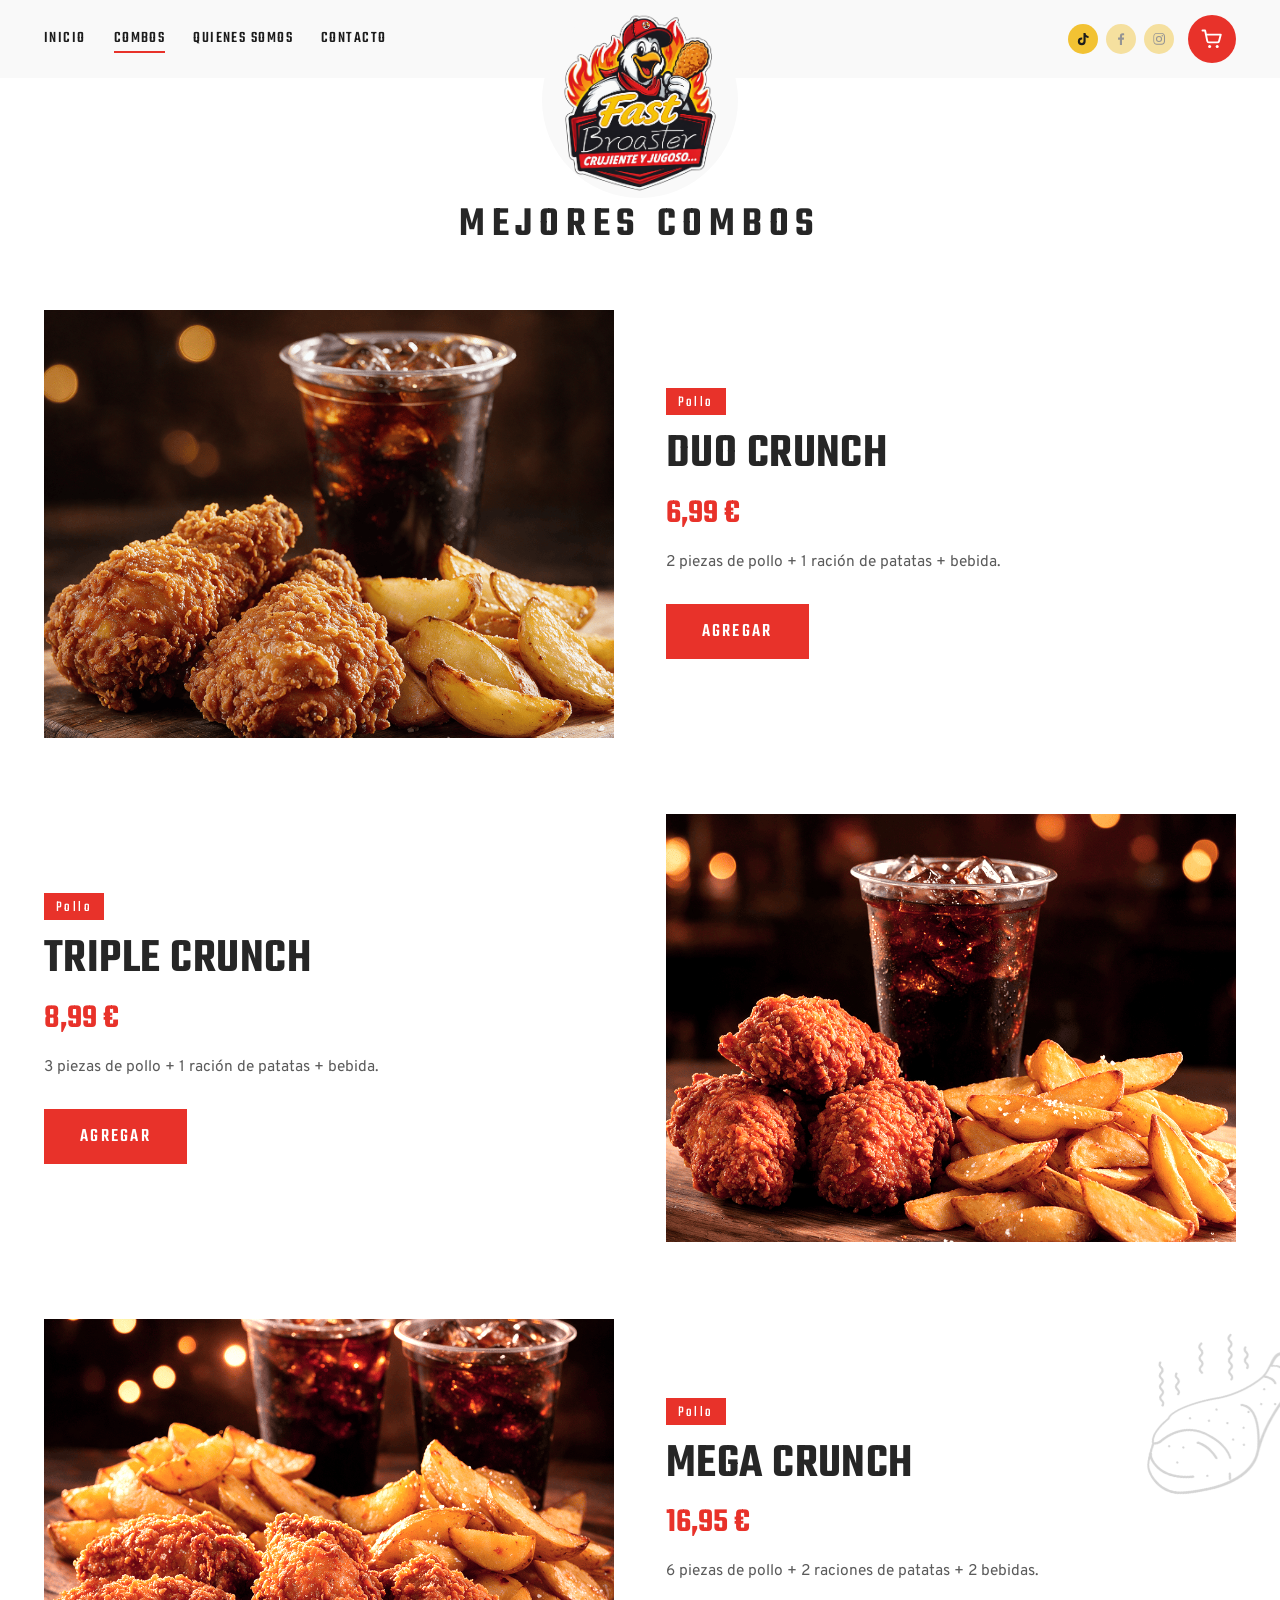
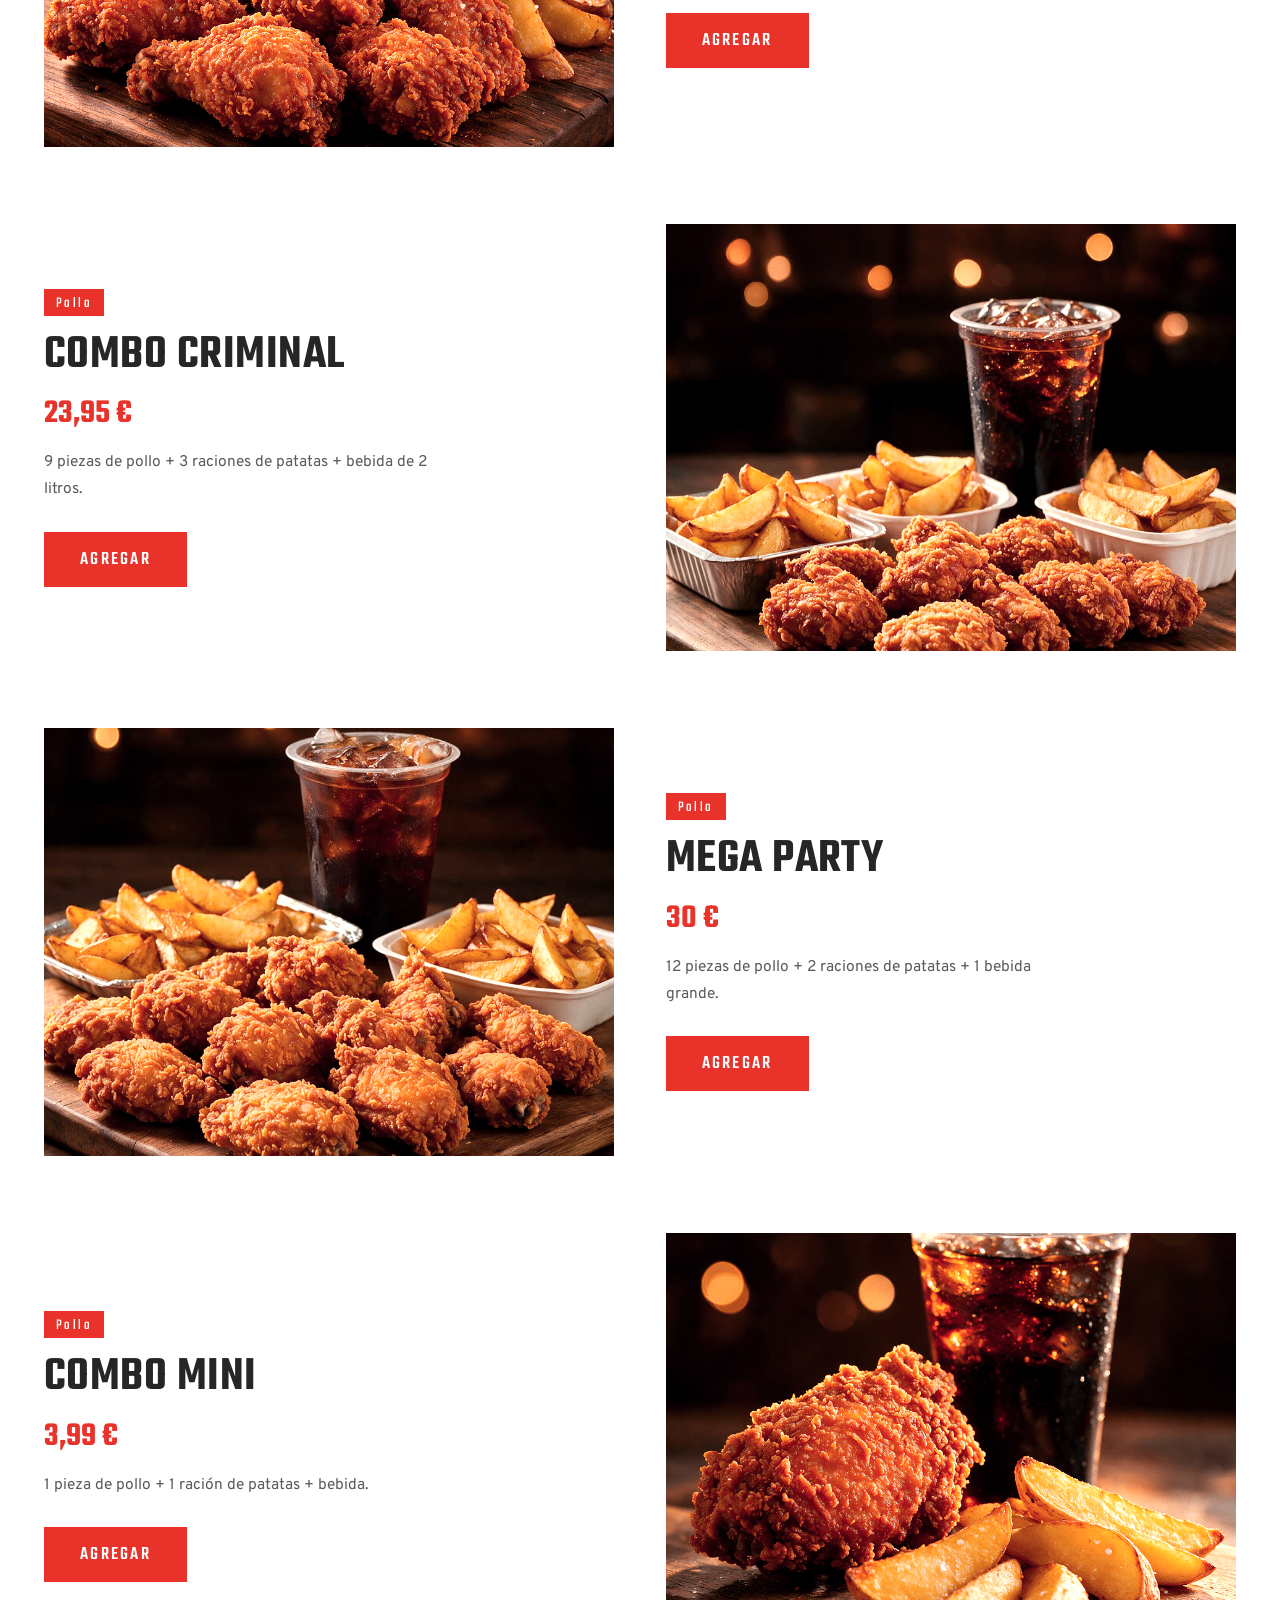
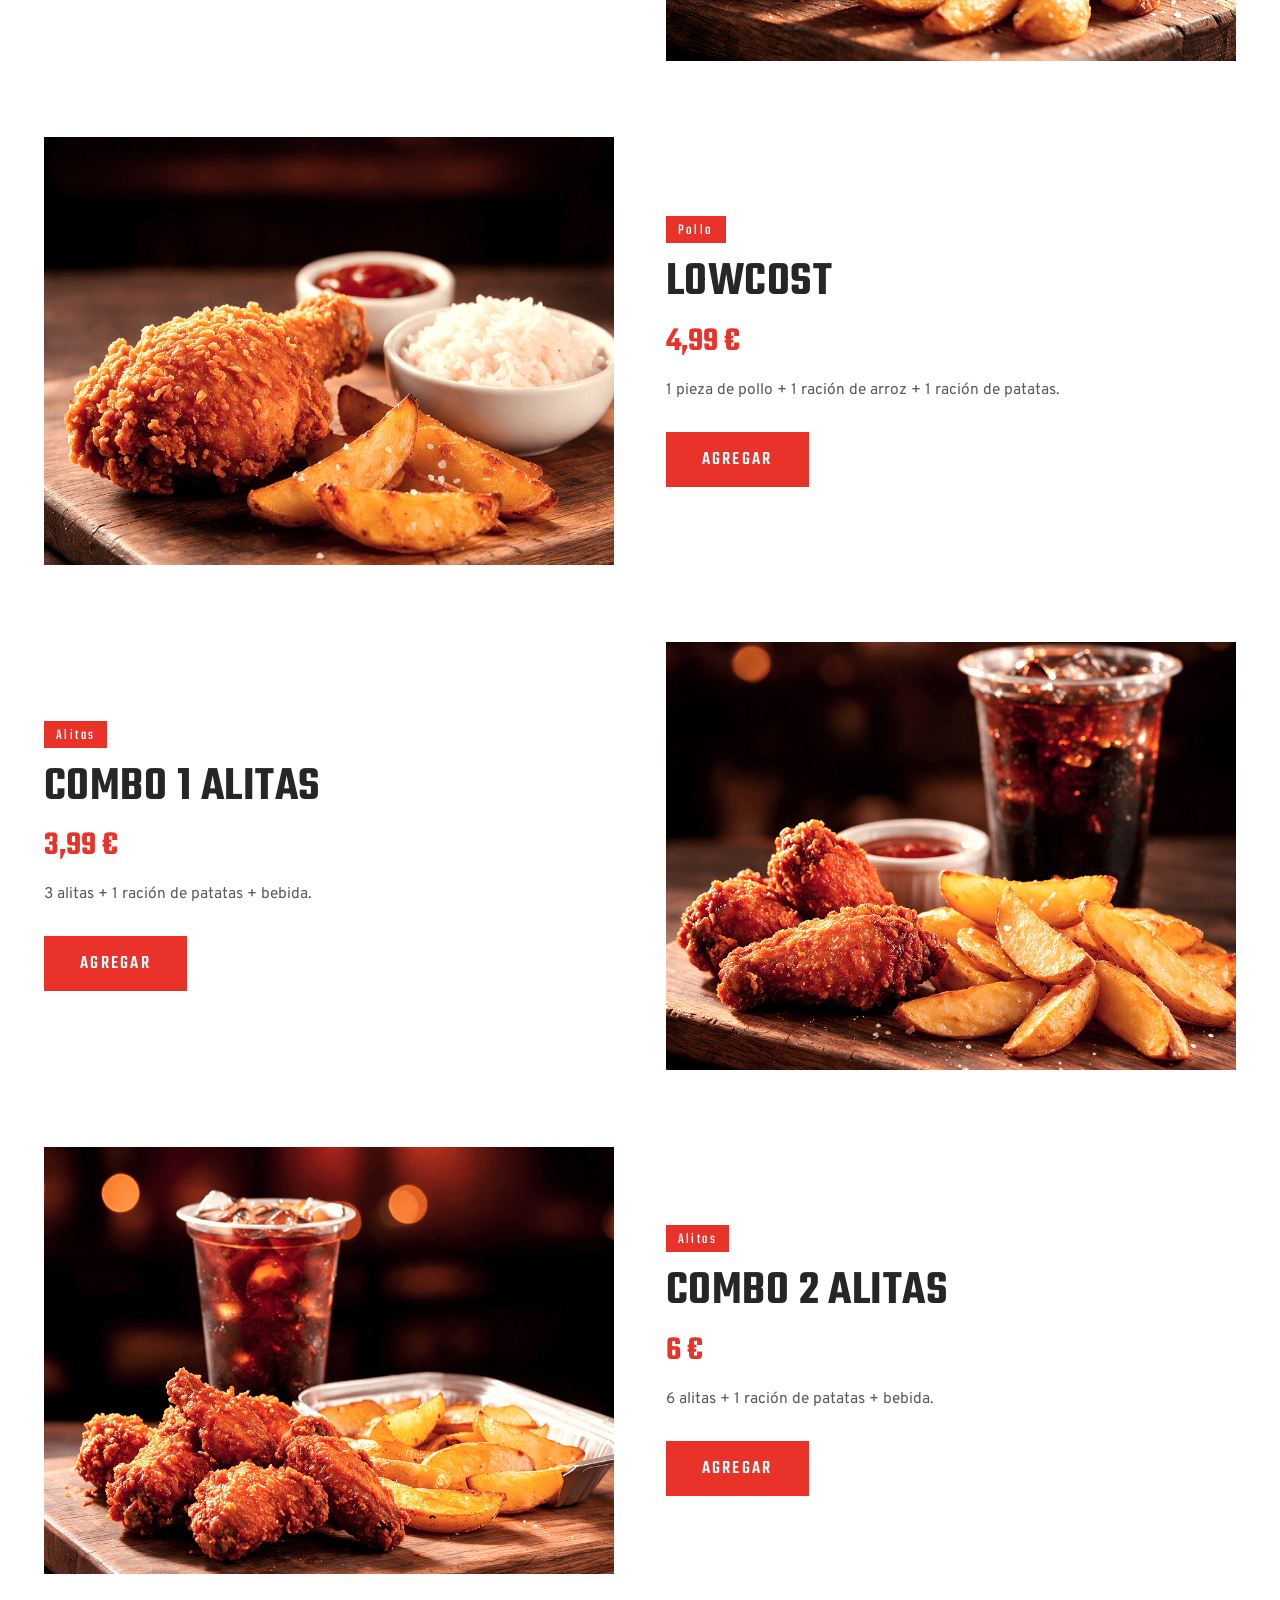
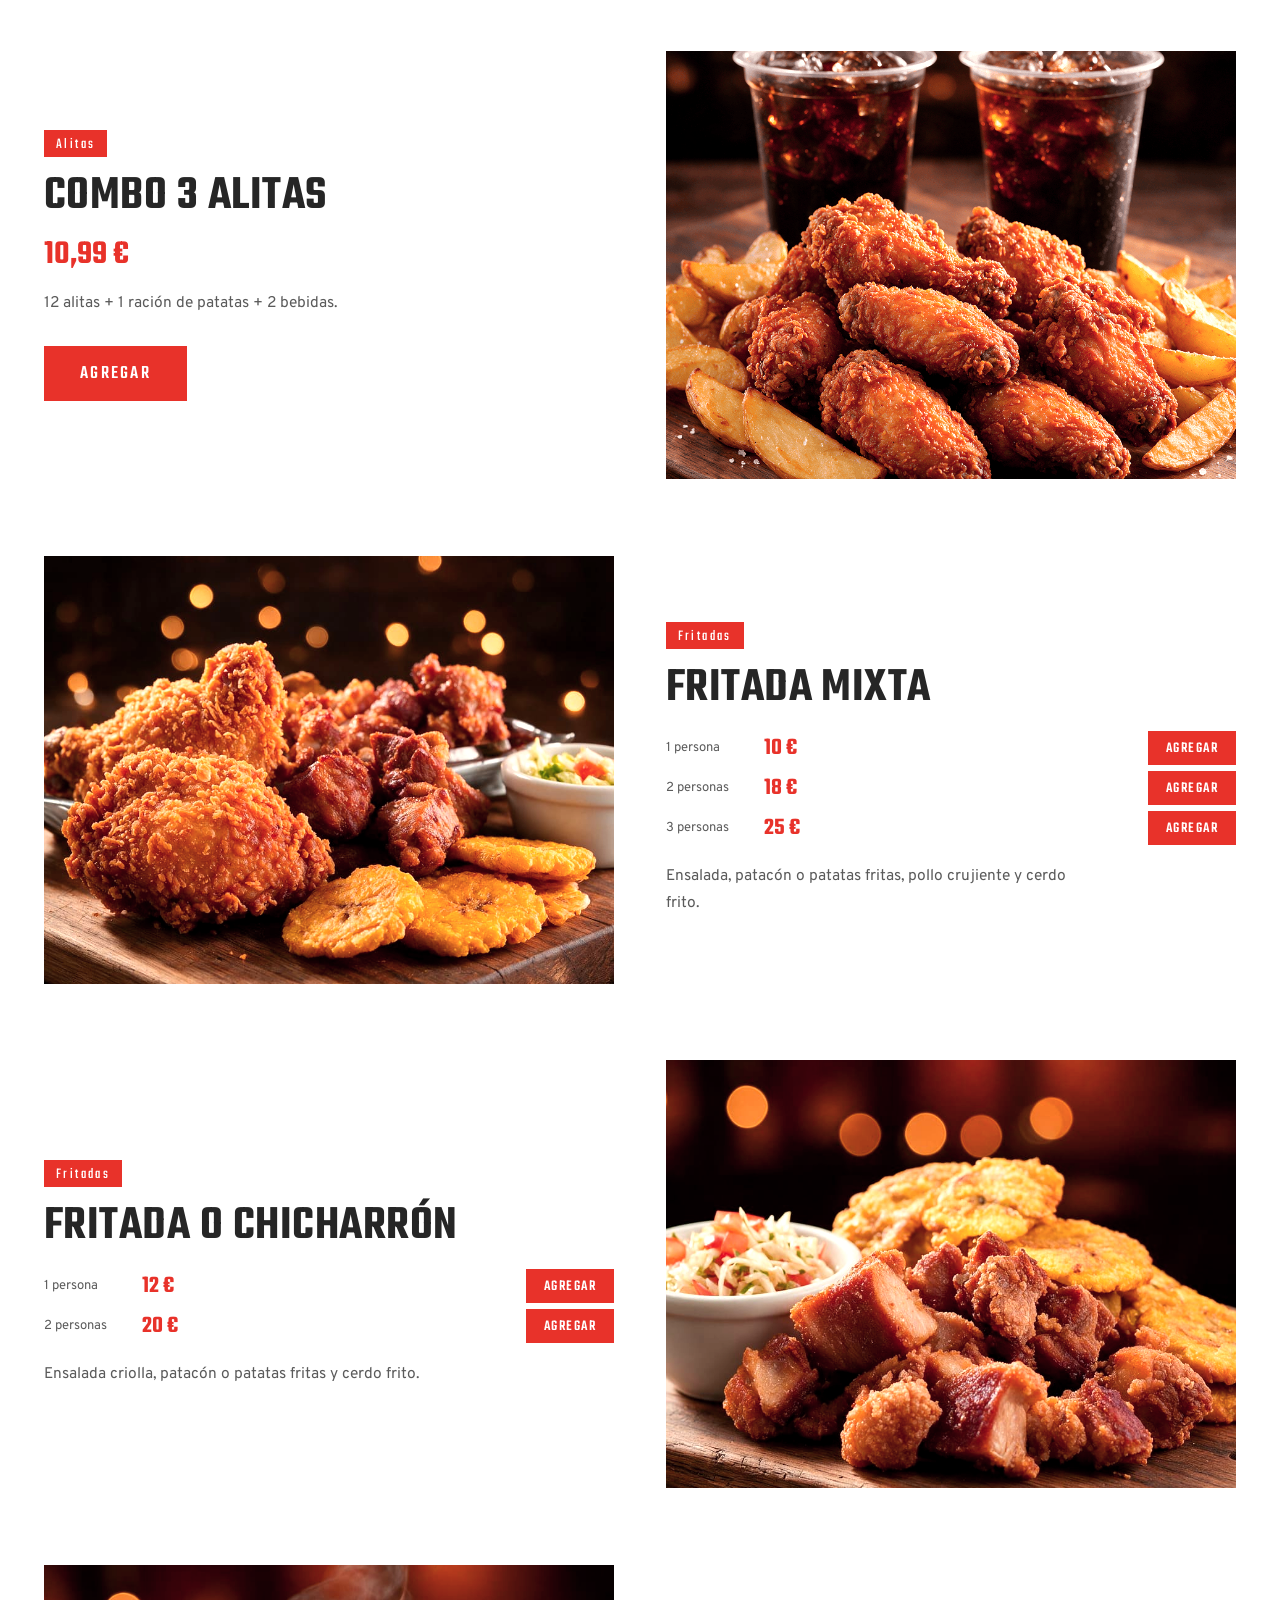
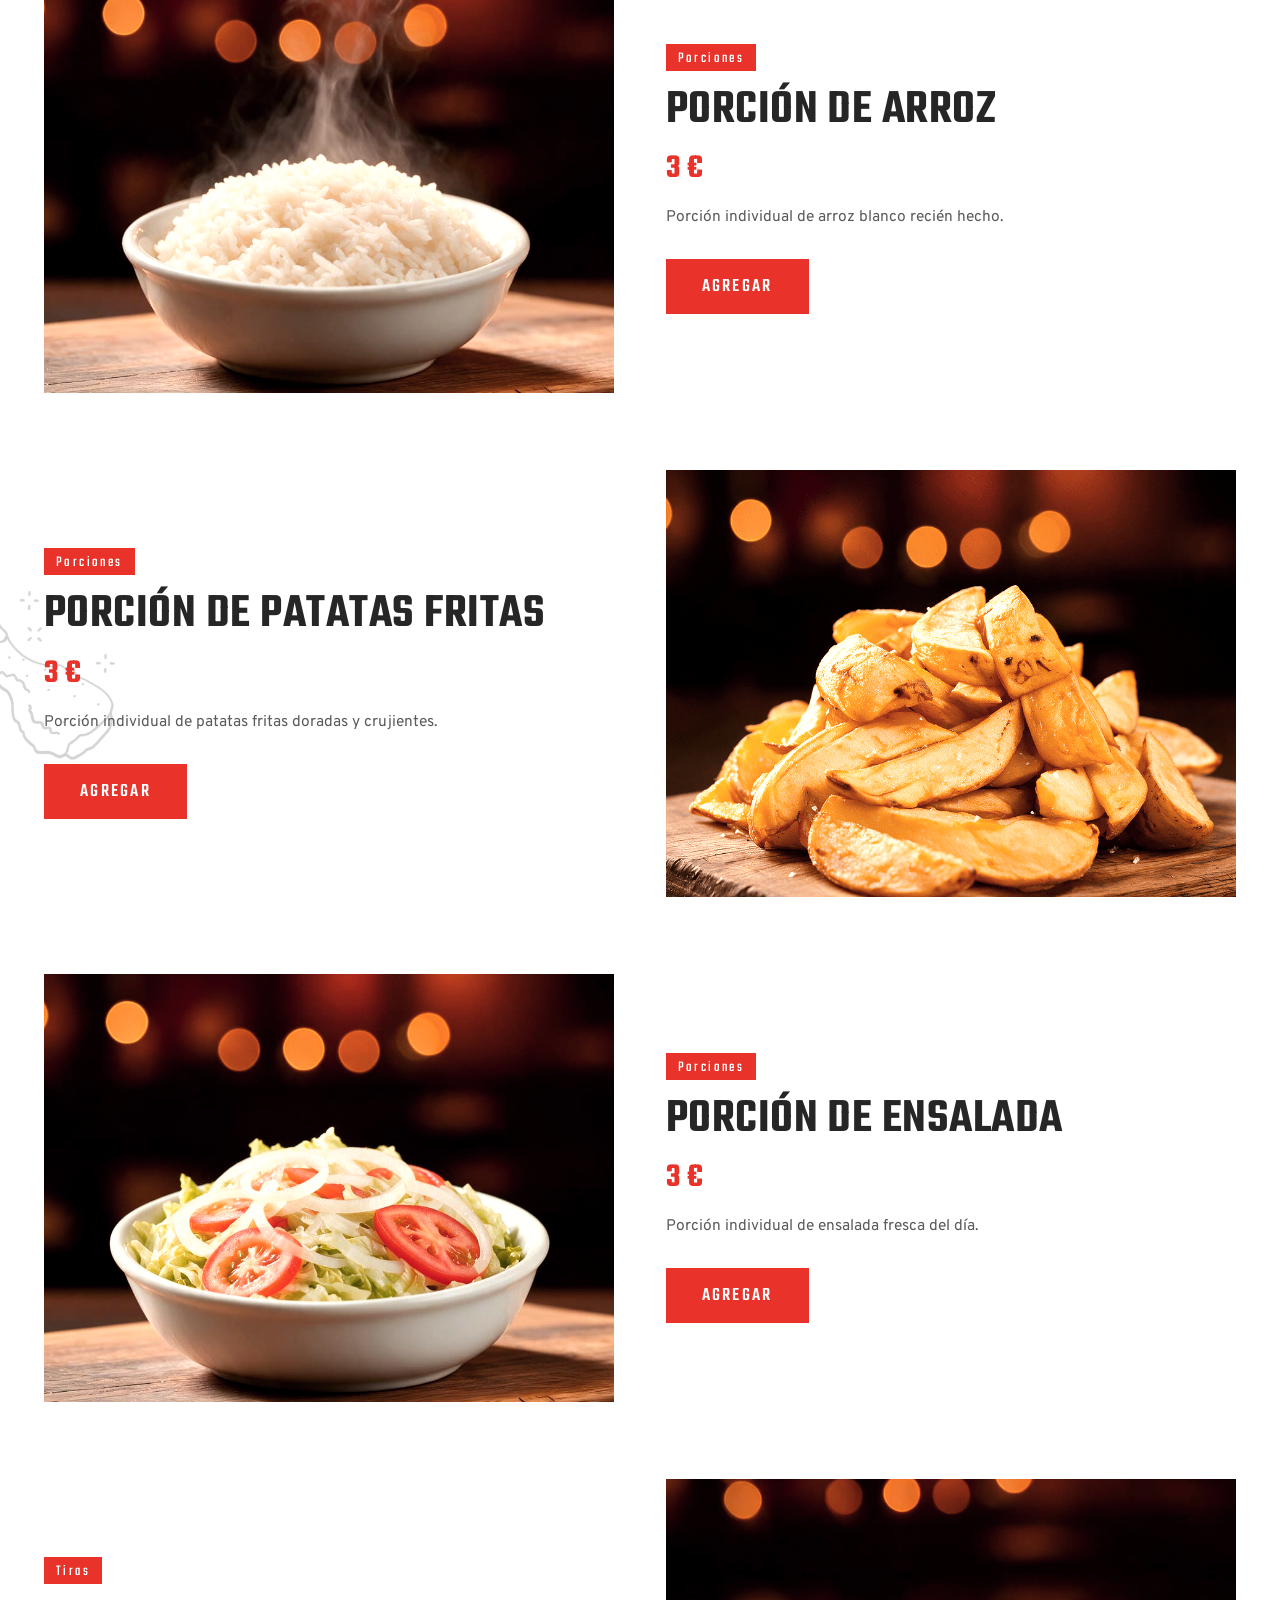
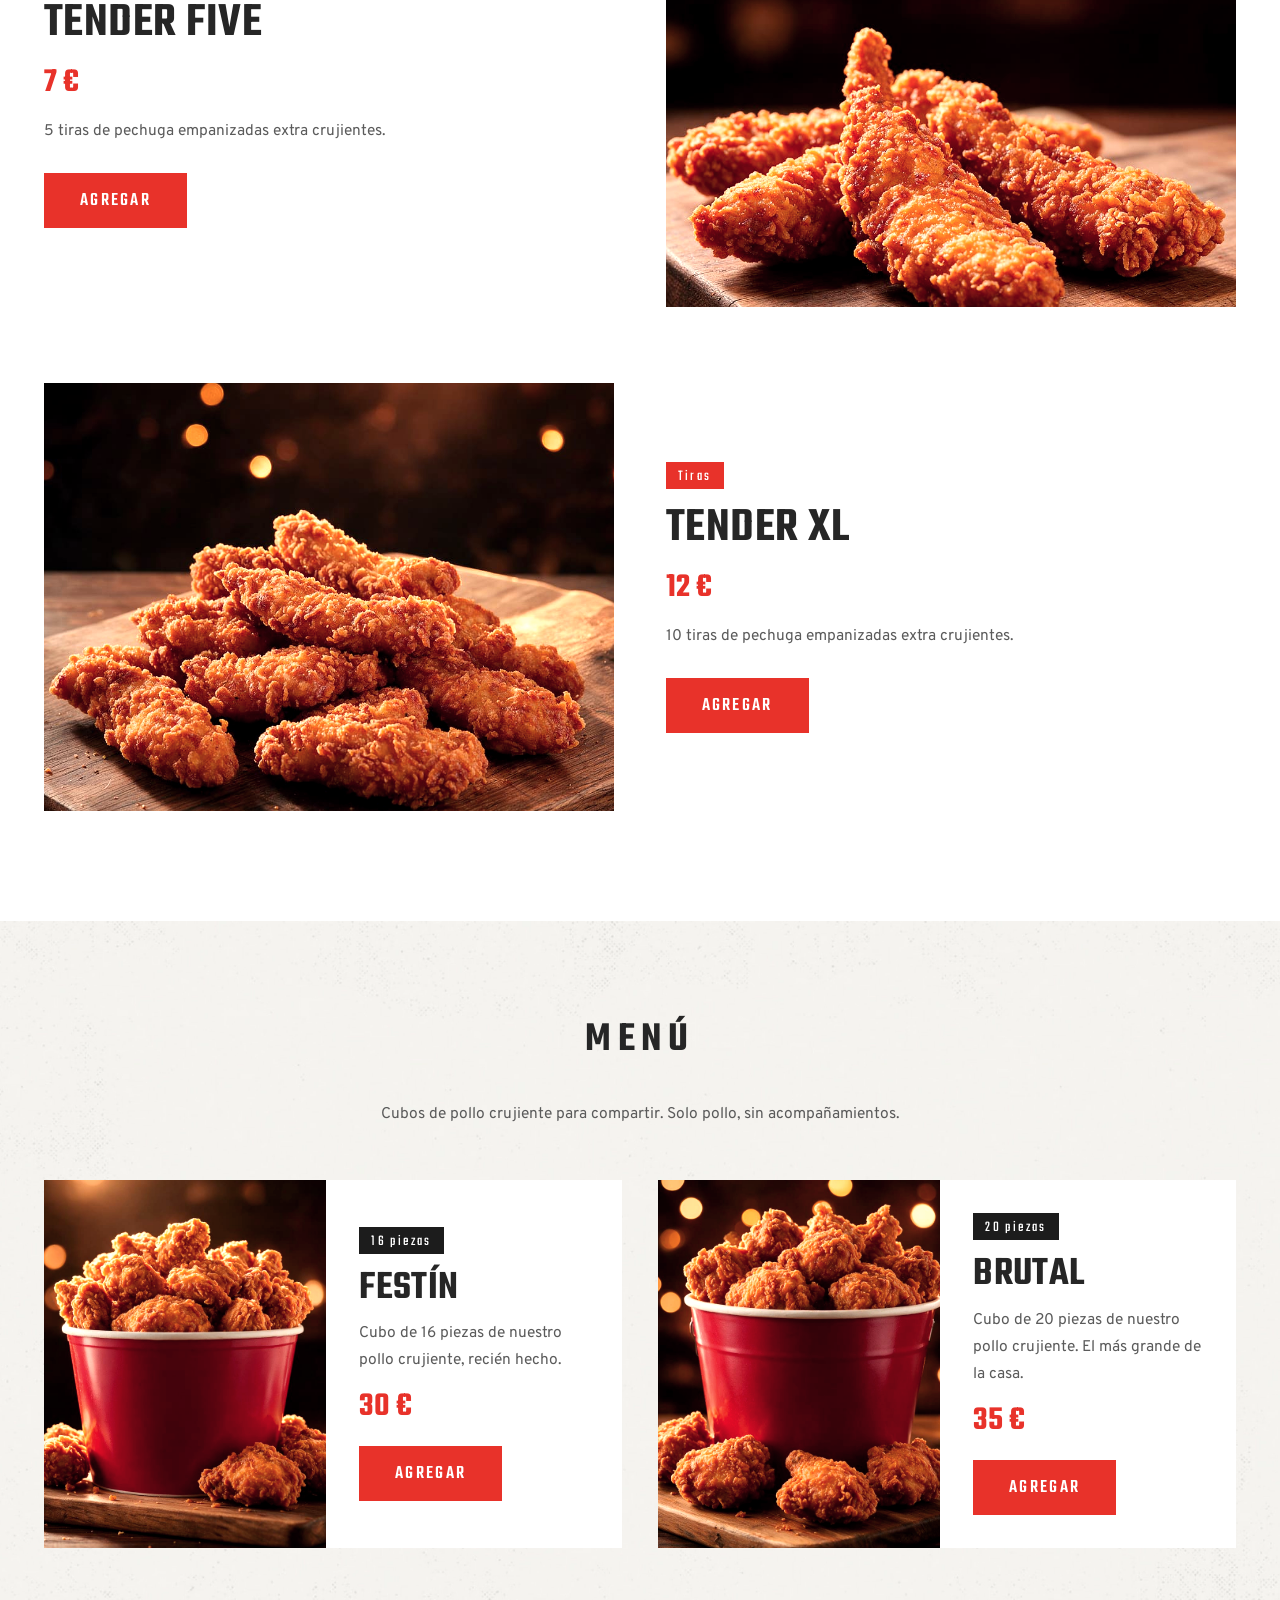
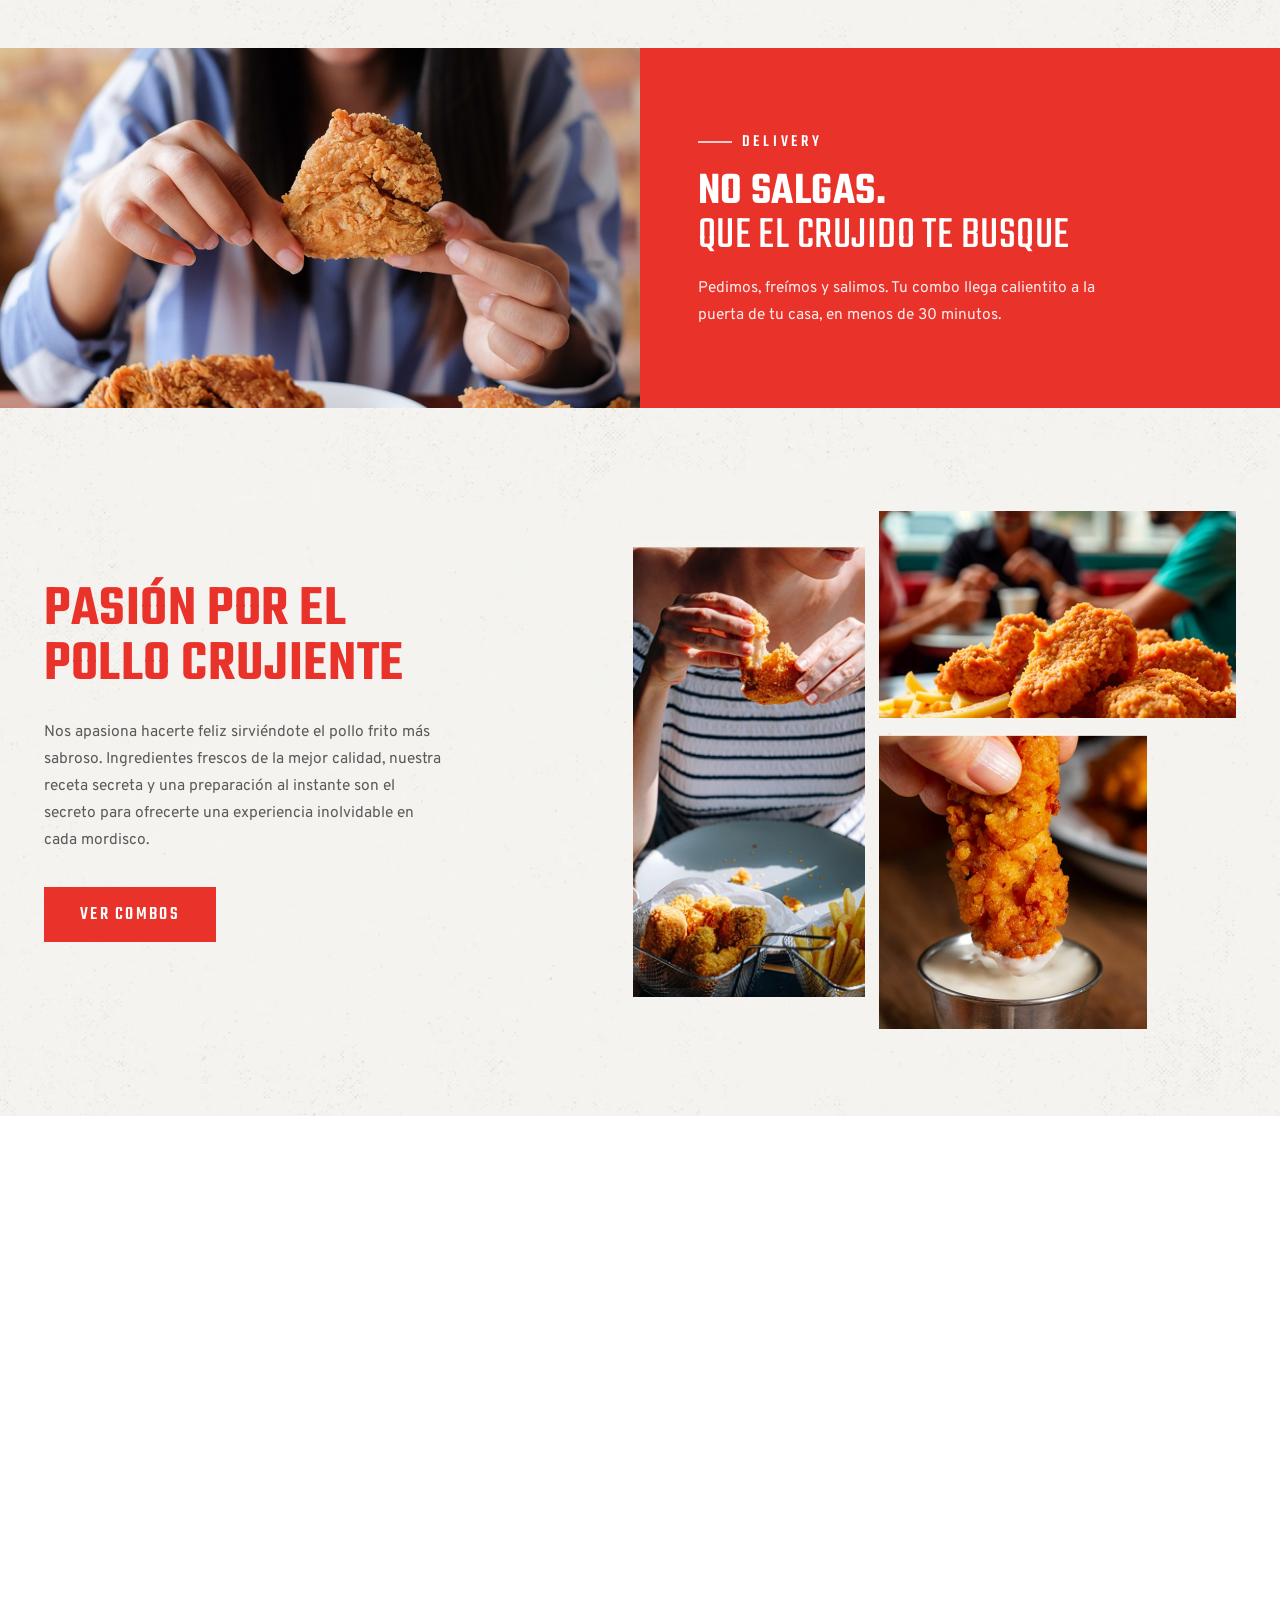
==== home.html @ bec1b9d8 "Página 'Estamos en construcción' como inicio; la web completa pasa a home.html (oculta) Co-Authored-" ====
<!DOCTYPE html>
<html lang="es">
<head>
<meta charset="UTF-8">
<meta name="robots" content="noindex, nofollow">  <!-- versión oculta mientras index.html muestra "En construcción" -->
<meta name="viewport" content="width=device-width, initial-scale=1">
<title>The Fast Broaster | El pollo más crujiente y jugoso</title>
<meta name="description" content="The Fast Broaster: pollo broaster crujiente y jugoso, hecho al instante. Combos, food truck para eventos y dos locales para atenderte.">
<link rel="icon" href="assets/img/logo.png">
<link rel="preconnect" href="https://fonts.googleapis.com">
<link rel="preconnect" href="https://fonts.gstatic.com" crossorigin>
<link href="https://fonts.googleapis.com/css2?family=Overpass:wght@300;400;500;600;700&family=Teko:wght@400;500;600;700&display=swap" rel="stylesheet">
<link rel="stylesheet" href="assets/css/styles.css">
</head>
<body>

<!-- ============ HEADER ============ -->
<header class="site-header" id="header">
  <div class="container header-inner">
    <nav class="nav" id="nav">
      <a href="#top" class="nav-link active">Inicio</a>
      <a href="#combos" class="nav-link">Combos</a>
      <a href="#nosotros" class="nav-link">Quienes Somos</a>
      <a href="#contacto" class="nav-link">Contacto</a>
    </nav>

    <a href="#top" class="brand" aria-label="The Fast Broaster - Inicio">
      <img src="assets/img/logo.png" alt="Logo The Fast Broaster">
    </a>

    <div class="header-actions">
      <ul class="socials">
        <li><a href="https://www.tiktok.com/@fastbroaster.bcn" target="_blank" rel="noopener" aria-label="TikTok">
          <svg viewBox="0 0 24 24" aria-hidden="true"><path d="M16.9 5.88a4.32 4.32 0 0 1-1.05-2.55V3h-3.13v12.5a2.62 2.62 0 0 1-2.63 2.53 2.63 2.63 0 0 1 0-5.26c.28 0 .54.05.79.13v-3.23a5.9 5.9 0 0 0-.79-.05 5.86 5.86 0 1 0 5.86 5.86V9.1a7.42 7.42 0 0 0 4.35 1.4V7.38a4.35 4.35 0 0 1-3.4-1.5"/></svg>
        </a></li>
        <li><span class="soon" aria-label="Facebook (próximamente)" title="Próximamente">
          <svg viewBox="0 0 24 24" aria-hidden="true"><path d="M13.5 21v-8h2.7l.4-3.1h-3.1V7.9c0-.9.25-1.5 1.55-1.5h1.65V3.6C16.4 3.55 15.42 3.5 14.3 3.5c-2.35 0-3.95 1.43-3.95 4.06V9.9H7.6V13h2.75v8z"/></svg>
        </span></li>
        <li><span class="soon" aria-label="Instagram (próximamente)" title="Próximamente">
          <svg viewBox="0 0 24 24" aria-hidden="true"><path d="M12 7.4a4.6 4.6 0 1 0 0 9.2 4.6 4.6 0 0 0 0-9.2m0 7.6a3 3 0 1 1 0-6 3 3 0 0 1 0 6m6-7.8a1.07 1.07 0 1 1-2.15 0 1.07 1.07 0 0 1 2.15 0M21 8.2c-.05-1.4-.37-2.64-1.4-3.66-1.02-1.02-2.26-1.34-3.66-1.42-1.44-.08-5.76-.08-7.2 0-1.4.07-2.63.39-3.66 1.41C4.06 5.55 3.74 6.79 3.66 8.19c-.08 1.44-.08 5.76 0 7.2.07 1.4.39 2.64 1.42 3.66 1.03 1.02 2.26 1.34 3.66 1.42 1.44.08 5.76.08 7.2 0 1.4-.08 2.64-.4 3.66-1.42 1.02-1.02 1.34-2.26 1.42-3.66.08-1.44.08-5.75 0-7.19m-1.91 8.73a3.04 3.04 0 0 1-1.71 1.71c-1.18.47-3.99.36-5.3.36s-4.12.1-5.3-.36a3.04 3.04 0 0 1-1.71-1.71c-.47-1.18-.36-3.99-.36-5.3s-.1-4.12.36-5.3a3.04 3.04 0 0 1 1.71-1.71c1.18-.47 3.99-.36 5.3-.36s4.12-.1 5.3.36a3.04 3.04 0 0 1 1.71 1.71c.47 1.18.36 3.99.36 5.3s.11 4.12-.36 5.3"/></svg>
        </span></li>
      </ul>
      <button type="button" class="cart-btn" id="cartBtn" aria-label="Abrir mi pedido (vacío)" aria-haspopup="dialog" aria-controls="cartPanel">
        <svg viewBox="0 0 24 24" aria-hidden="true"><path d="M2.5 3.5h2.6l2.2 10.6a1.6 1.6 0 0 0 1.6 1.3h8.5a1.6 1.6 0 0 0 1.6-1.2L20.8 7.6H6" fill="none" stroke="currentColor" stroke-width="1.9" stroke-linecap="round" stroke-linejoin="round"/><circle cx="9.6" cy="19.6" r="1.5" fill="currentColor"/><circle cx="17.2" cy="19.6" r="1.5" fill="currentColor"/></svg>
        <span class="cart-count" id="cartCount" data-n="0" aria-hidden="true">0</span>
      </button>
      <button class="burger" id="burger" aria-label="Abrir menú" aria-expanded="false" aria-controls="nav">
        <span></span><span></span><span></span>
      </button>
    </div>
  </div>
</header>

<div class="page" id="top">

<!-- ============ HERO ============ -->
<section class="hero" id="inicio">

  <!-- Carrusel de fondo -->
  <div class="hero-bg">
    <figure class="hero-slide is-active"><img src="assets/img/slide-01.webp" alt="Presas de pollo broaster recién salidas, humeantes" fetchpriority="high"></figure>
    <figure class="hero-slide"><img src="assets/img/slide-02.webp" alt="Plato de tiras de pollo crujientes con salsa de la casa" loading="lazy"></figure>
    <figure class="hero-slide"><img src="assets/img/slide-03.webp" alt="Tira de pollo partida mostrando su interior jugoso" loading="lazy"></figure>
    <div class="hero-overlay" aria-hidden="true"></div>
  </div>

  <!-- Copy -->
  <div class="hero-inner container">
    <article class="hero-copy is-active">
      <span class="kicker">Hecho al instante</span>
      <h1>Crujiente por fuera,<br>jugoso por dentro</h1>
      <p>La receta secreta que dora nuestro pollo en el momento justo, solo para ti.</p>
      <a href="#combos" class="btn btn-yellow">Ver combos</a>
    </article>

    <article class="hero-copy">
      <span class="kicker">Para compartir</span>
      <h1>Del broaster<br>directo a tu mesa</h1>
      <p>Porciones generosas, patatas recién hechas y las salsas de la casa que ya conoces.</p>
      <a href="#combos" class="btn btn-yellow">Arma tu combo</a>
    </article>

    <article class="hero-copy">
      <span class="kicker">Recién salido</span>
      <h1>Ese momento<br>en que cruje</h1>
      <p>Lo preparamos al instante, para que nunca lo pruebes tibio.</p>
      <a href="#contacto" class="btn btn-yellow">Pedir ahora</a>
    </article>
  </div>

  <!-- Controles -->
  <button class="hero-arrow prev" id="heroPrev" type="button" aria-label="Imagen anterior">&#8249;</button>
  <button class="hero-arrow next" id="heroNext" type="button" aria-label="Imagen siguiente">&#8250;</button>
  <div class="hero-dots" id="heroDots" role="tablist" aria-label="Carrusel principal"></div>
  <span class="hero-progress" id="heroProgress" aria-hidden="true"></span>
</section>

<!-- ============ COMBOS ============ -->
<section class="combos" id="combos">
  <img class="deco deco-tr" src="assets/img/crispy-01.png" alt="" aria-hidden="true" data-speed="-0.24">
  <img class="deco deco-bl" src="assets/img/crispy-02.png" alt="" aria-hidden="true" data-speed="0.30">
  <div class="container">
    <h2 class="section-title reveal">Mejores combos</h2>

    <div class="combo-list" id="comboList">
      <!-- filas generadas por JS -->
    </div>
  </div>
</section>

<!-- ============ MENU / CUBOS ============ -->
<section class="cubos" id="menu">
  <div class="container">
    <h2 class="section-title reveal">Menú</h2>
    <p class="section-lead reveal">Cubos de pollo crujiente para compartir. Solo pollo, sin acompañamientos.</p>

    <div class="cubo-grid">
      <article class="cubo reveal">
        <figure class="cubo-photo">
          <img src="assets/img/menu/menu-01-festin.jpg?v=20261014" alt="Cubo Festín con dieciséis piezas de pollo crujiente" loading="lazy">
        </figure>
        <div class="cubo-body">
          <span class="tag">16 piezas</span>
          <h3>Festín</h3>
          <p>Cubo de 16 piezas de nuestro pollo crujiente, recién hecho.</p>
          <p class="cubo-price">30 €</p>
          <button type="button" class="btn btn-red" data-add data-id="menu-festin" data-name="Festín" data-variant="" data-price="3000" data-img="assets/img/menu/menu-01-festin.jpg?v=20261014">Agregar</button>
        </div>
      </article>

      <article class="cubo reveal">
        <figure class="cubo-photo">
          <img src="assets/img/menu/menu-02-brutal.jpg?v=20261014" alt="Cubo Brutal con veinte piezas de pollo crujiente" loading="lazy">
        </figure>
        <div class="cubo-body">
          <span class="tag">20 piezas</span>
          <h3>Brutal</h3>
          <p>Cubo de 20 piezas de nuestro pollo crujiente. El más grande de la casa.</p>
          <p class="cubo-price">35 €</p>
          <button type="button" class="btn btn-red" data-add data-id="menu-brutal" data-name="Brutal" data-variant="" data-price="3500" data-img="assets/img/menu/menu-02-brutal.jpg?v=20261014">Agregar</button>
        </div>
      </article>
    </div>
  </div>
</section>

<!-- ============ DELIVERY ============ -->
<section class="foodtruck" id="delivery">
  <div class="ft-media">
    <img src="assets/img/foodtruck.jpg" alt="Clienta disfrutando pollo broaster recién llegado" loading="lazy">
  </div>
  <div class="ft-panel reveal">
    <span class="kicker">Delivery</span>
    <h2><strong>No salgas.</strong><br>Que el crujido te busque</h2>
    <p>Pedimos, freímos y salimos. Tu combo llega calientito a la puerta de tu casa, en menos de 30 minutos.</p>
    <!-- CTA oculto temporalmente
    <a href="#contacto" class="btn btn-ghost">Pedir delivery</a>
    -->
  </div>
</section>

<!-- ============ NOSOTROS ============ -->
<section class="about" id="nosotros">
  <div class="container about-grid">
    <div class="about-text reveal">
      <h2>Pasión por el<br>pollo crujiente</h2>
      <p>Nos apasiona hacerte feliz sirviéndote el pollo frito más sabroso. Ingredientes frescos de la mejor calidad, nuestra receta secreta y una preparación al instante son el secreto para ofrecerte una experiencia inolvidable en cada mordisco.</p>
      <a href="#combos" class="btn btn-red">Ver combos</a>
    </div>
    <div class="about-gallery reveal">
      <figure class="g1"><img src="assets/img/about-1.jpg" alt="Cliente disfrutando pollo crujiente con patatas"></figure>
      <figure class="g2"><img src="assets/img/about-2.jpg" alt="Plato de pollo broaster con patatas fritas"></figure>
      <figure class="g3"><img src="assets/img/about-3.jpg" alt="Tira de pollo crujiente con salsa"></figure>
    </div>
  </div>
</section>

</div><!-- /.page -->

<!-- ============ CONTACTO / FOOTER ============ -->
<footer class="site-footer" id="contacto">
  <div class="container">
    <div class="locations">
      <div class="location reveal">
        <h3>Local #1</h3>
        <p class="loc-line">
          <svg viewBox="0 0 24 24" class="ico" aria-hidden="true"><path d="M12 2a7 7 0 0 0-7 7c0 5.25 7 13 7 13s7-7.75 7-13a7 7 0 0 0-7-7m0 9.5A2.5 2.5 0 1 1 12 6.5a2.5 2.5 0 0 1 0 5"/></svg>
          <span>Florida, 45<br>08905 Hospitalet de Ll.<br><em>(cerca plz. Pajaritos)</em></span>
        </p>
        <p class="loc-line">
          <span class="metro" aria-label="Metro">M</span>
          <span>L1 Torrassa</span>
        </p>
        <div class="loc-cols">
          <p class="loc-line">
            <svg viewBox="0 0 24 24" class="ico" aria-hidden="true"><path d="M6.6 10.8a15.1 15.1 0 0 0 6.6 6.6l2.2-2.2c.3-.3.7-.4 1-.2 1.2.4 2.4.6 3.6.6.6 0 1 .4 1 1V20c0 .6-.4 1-1 1A17 17 0 0 1 3 4c0-.6.4-1 1-1h3.5c.6 0 1 .4 1 1 0 1.3.2 2.5.6 3.6.1.4 0 .8-.2 1z"/></svg>
            <span><span class="loc-label">Teléfono</span><a href="tel:+34931419477">931 419 477</a></span>
          </p>
          <p class="loc-line">
            <svg viewBox="0 0 24 24" class="ico" aria-hidden="true"><path d="M12 2a10 10 0 0 0-8.6 15l-1.3 4.8 5-1.3A10 10 0 1 0 12 2m0 18.2c-1.6 0-3.2-.4-4.5-1.3l-.3-.2-3 .8.8-2.9-.2-.3A8.2 8.2 0 1 1 12 20.2m4.5-6.1c-.2-.1-1.4-.7-1.7-.8s-.4-.1-.5.1-.6.8-.8 1-.3.2-.5.1a6.7 6.7 0 0 1-3.3-2.9c-.2-.4.2-.4.6-1.2.1-.1 0-.3 0-.4l-.7-1.7c-.2-.4-.4-.4-.5-.4h-.5c-.2 0-.5.1-.7.3-.9 1-.9 2.3-.1 3.6a10 10 0 0 0 4 3.6c1.5.6 2.4.6 3.2.4.5-.1 1.4-.6 1.6-1.2.2-.6.2-1 .1-1.1z"/></svg>
            <span><span class="loc-label">WhatsApp</span>
              <a href="https://wa.me/34652869704" target="_blank" rel="noopener">652 869 704</a>
            </span>
          </p>
        </div>
        <span class="rule"></span>
        <a href="https://www.google.com/maps/search/?api=1&amp;query=Carrer+de+Florida+45+08905+Hospitalet+de+Llobregat" target="_blank" rel="noopener" class="link-arrow">Cómo llegar <span>&rarr;</span></a>
      </div>

      <div class="location reveal">
        <h3>Local #2</h3>
        <p class="loc-line">
          <svg viewBox="0 0 24 24" class="ico" aria-hidden="true"><path d="M12 2a7 7 0 0 0-7 7c0 5.25 7 13 7 13s7-7.75 7-13a7 7 0 0 0-7-7m0 9.5A2.5 2.5 0 1 1 12 6.5a2.5 2.5 0 0 1 0 5"/></svg>
          <span>Diógenes, 16<br>08905 Hospitalet de Ll.</span>
        </p>
        <span class="rule"></span>
        <a href="https://www.google.com/maps/search/?api=1&amp;query=Carrer+de+Di%C3%B3genes+16+08905+Hospitalet+de+Llobregat" target="_blank" rel="noopener" class="link-arrow">Cómo llegar <span>&rarr;</span></a>
      </div>

    </div>

    <div class="follow">
      <span>Síguenos</span>
      <ul class="socials socials-yellow">
        <li><a href="https://www.tiktok.com/@fastbroaster.bcn" target="_blank" rel="noopener" aria-label="TikTok">
          <svg viewBox="0 0 24 24" aria-hidden="true"><path d="M16.9 5.88a4.32 4.32 0 0 1-1.05-2.55V3h-3.13v12.5a2.62 2.62 0 0 1-2.63 2.53 2.63 2.63 0 0 1 0-5.26c.28 0 .54.05.79.13v-3.23a5.9 5.9 0 0 0-.79-.05 5.86 5.86 0 1 0 5.86 5.86V9.1a7.42 7.42 0 0 0 4.35 1.4V7.38a4.35 4.35 0 0 1-3.4-1.5"/></svg>
        </a></li>
        <li><span class="soon" aria-label="Facebook (próximamente)" title="Próximamente">
          <svg viewBox="0 0 24 24" aria-hidden="true"><path d="M13.5 21v-8h2.7l.4-3.1h-3.1V7.9c0-.9.25-1.5 1.55-1.5h1.65V3.6C16.4 3.55 15.42 3.5 14.3 3.5c-2.35 0-3.95 1.43-3.95 4.06V9.9H7.6V13h2.75v8z"/></svg>
        </span></li>
        <li><span class="soon" aria-label="Instagram (próximamente)" title="Próximamente">
          <svg viewBox="0 0 24 24" aria-hidden="true"><path d="M12 7.4a4.6 4.6 0 1 0 0 9.2 4.6 4.6 0 0 0 0-9.2m0 7.6a3 3 0 1 1 0-6 3 3 0 0 1 0 6m6-7.8a1.07 1.07 0 1 1-2.15 0 1.07 1.07 0 0 1 2.15 0M21 8.2c-.05-1.4-.37-2.64-1.4-3.66-1.02-1.02-2.26-1.34-3.66-1.42-1.44-.08-5.76-.08-7.2 0-1.4.07-2.63.39-3.66 1.41C4.06 5.55 3.74 6.79 3.66 8.19c-.08 1.44-.08 5.76 0 7.2.07 1.4.39 2.64 1.42 3.66 1.03 1.02 2.26 1.34 3.66 1.42 1.44.08 5.76.08 7.2 0 1.4-.08 2.64-.4 3.66-1.42 1.02-1.02 1.34-2.26 1.42-3.66.08-1.44.08-5.75 0-7.19m-1.91 8.73a3.04 3.04 0 0 1-1.71 1.71c-1.18.47-3.99.36-5.3.36s-4.12.1-5.3-.36a3.04 3.04 0 0 1-1.71-1.71c-.47-1.18-.36-3.99-.36-5.3s-.1-4.12.36-5.3a3.04 3.04 0 0 1 1.71-1.71c1.18-.47 3.99-.36 5.3-.36s4.12-.1 5.3.36a3.04 3.04 0 0 1 1.71 1.71c.47 1.18.36 3.99.36 5.3s.11 4.12-.36 5.3"/></svg>
        </span></li>
      </ul>
    </div>

    <p class="copyright">The Fast Broaster &copy; <span id="year">2026</span>.</p>
  </div>
</footer>

<!-- Botón flotante para volver arriba -->
<a href="#top" class="to-top" id="toTop" aria-label="Volver arriba">
  <svg viewBox="0 0 24 24" aria-hidden="true"><path d="M5.6 14.9 12 8.5l6.4 6.4" fill="none" stroke="currentColor" stroke-width="2.2" stroke-linecap="square"/></svg>
</a>

<!-- ============ PEDIDO (carrito) ============ -->
<div class="cart-overlay" id="cartOverlay"></div>
<aside class="cart-panel" id="cartPanel" role="dialog" aria-modal="true" aria-labelledby="cartTitle" inert>
  <header class="cart-head">
    <h2 id="cartTitle">Tu pedido</h2>
    <button type="button" class="cart-close" id="cartClose" aria-label="Cerrar mi pedido">
      <svg viewBox="0 0 24 24" aria-hidden="true"><path d="M6 6l12 12M18 6 6 18" fill="none" stroke="currentColor" stroke-width="2" stroke-linecap="round"/></svg>
    </button>
  </header>

  <div class="cart-body">
    <ul class="cart-items" id="cartItems"></ul>
    <div class="cart-empty" id="cartEmpty">
      <svg viewBox="0 0 24 24" aria-hidden="true"><path d="M2.5 3.5h2.6l2.2 10.6a1.6 1.6 0 0 0 1.6 1.3h8.5a1.6 1.6 0 0 0 1.6-1.2L20.8 7.6H6" fill="none" stroke="currentColor" stroke-width="1.5" stroke-linecap="round" stroke-linejoin="round"/><circle cx="9.6" cy="19.6" r="1.4" fill="currentColor"/><circle cx="17.2" cy="19.6" r="1.4" fill="currentColor"/></svg>
      <p>Aún no has agregado nada.</p>
      <span>Elige tus combos y menús, y envía el pedido por WhatsApp.</span>
    </div>
  </div>

  <footer class="cart-foot">
    <div class="cart-total"><span>Total</span><strong id="cartTotal">0,00 €</strong></div>
    <div class="cart-actions">
      <button type="button" class="btn btn-outline" id="cartKeep">Seguir pidiendo</button>
      <a class="btn btn-red" id="cartSend" target="_blank" rel="noopener" aria-disabled="true">Pedir por WhatsApp</a>
    </div>
    <p class="cart-note">Te confirmamos disponibilidad por WhatsApp. El pago se hace en el local o a la entrega.</p>
  </footer>
</aside>
<div class="sr-only" id="cartLive" role="status" aria-live="polite"></div>

<script src="assets/js/main.js"></script>
</body>
</html>
---- assets/css/styles.css ----
/* ==========================================================================
   The Fast Broaster - Hoja de estilos principal
   ========================================================================== */

:root{
  --red:#E8322A;
  --red-dark:#C4241D;
  --yellow:#F2C233;
  --dark:#262626;
  --darker:#1C1C1C;
  --cream:#F4F0E8;
  --header-bg:#f9f9f9;
  --white:#fff;
  --muted:#5b5b5b;
  --font-display:"Teko","Arial Narrow",sans-serif;
  --font-body:"Overpass","Helvetica Neue",Arial,sans-serif;
  --font-cta:"Teko","Arial Narrow",sans-serif;
  --container:1240px;
  --header-h:78px;
  --ease:cubic-bezier(.22,.61,.36,1);
  /* Realce de color de las fotos de la carta (más dorado y vivo) */
  --photo-filter:saturate(1.35) contrast(1.08) brightness(1.07) sepia(.18) hue-rotate(-9deg);
}

*,*::before,*::after{box-sizing:border-box}
html{scroll-behavior:smooth;scroll-padding-top:var(--header-h)}
body{
  margin:0;
  background:var(--white);
  color:var(--dark);
  font-family:var(--font-body);
  font-size:15.5px;
  line-height:1.75;
  -webkit-font-smoothing:antialiased;
}
img{max-width:100%;display:block}
a{color:inherit;text-decoration:none}
ul{list-style:none;margin:0;padding:0}
h1,h2,h3{font-family:var(--font-display);font-weight:600;text-transform:uppercase;margin:0;line-height:.95;letter-spacing:.01em}

.container{width:100%;max-width:var(--container);margin:0 auto;padding:0 24px}

/* ---------- Botones ---------- */
.btn{
  display:inline-block;
  font-family:var(--font-cta);
  font-size:19px;
  font-weight:500;
  line-height:1;
  letter-spacing:.12em;
  text-transform:uppercase;
  padding:16px 34px;
  border:2px solid transparent;
  cursor:pointer;
  transition:transform .25s var(--ease),background-color .25s,color .25s,border-color .25s;
}
.btn:hover{transform:translateY(-2px)}
.btn-red{background:var(--red);color:var(--white)}
.btn-red:hover{background:var(--darker)}
.btn-yellow{background:var(--yellow);color:var(--darker);font-weight:600}
.btn-yellow:hover{background:var(--white)}
.btn-dark{background:var(--darker);color:var(--white);min-width:170px;text-align:center}
.btn-dark:hover{background:var(--red)}
.btn-ghost{background:transparent;color:var(--white);border-color:var(--white)}
.btn-ghost:hover{background:var(--white);color:var(--red)}
.btn-sm{padding:12px 22px;font-size:16px}

/* ---------- Header ---------- */
.site-header{
  position:fixed;inset:0 0 auto 0;z-index:100;
  background:var(--header-bg);
  height:var(--header-h);
  transition:box-shadow .3s;
}
.site-header.scrolled{box-shadow:0 2px 18px rgba(0,0,0,.12)}
.header-inner{
  height:var(--header-h);
  display:flex;align-items:center;justify-content:space-between;gap:16px;
  position:relative;
}
.nav{display:flex;gap:28px}
.nav-link{
  font-family:var(--font-cta);font-size:16px;font-weight:500;letter-spacing:.09em;text-transform:uppercase;
  padding:4px 0;position:relative;color:var(--darker);line-height:1.2;
}
.nav-link::after{
  content:"";position:absolute;left:0;right:100%;bottom:0;height:2px;
  background:var(--red);transition:right .3s var(--ease);
}
.nav-link:hover::after,.nav-link.active::after{right:0}

.brand{
  position:absolute;left:50%;top:2px;transform:translateX(-50%);
  width:var(--logo-size,196px);height:var(--logo-size,196px);border-radius:50%;
  background:var(--header-bg);
  display:grid;place-items:center;
  padding:4px;
  transition:width .4s var(--ease),height .4s var(--ease),
             padding .4s var(--ease),transform .3s var(--ease);
}
.brand:hover{transform:translateX(-50%) scale(1.05)}
/* Al bajar, el logo solo se encoge: la sombra la lleva el header */
.site-header.scrolled .brand{--logo-size:104px;padding:2px}
.brand img{width:100%;height:100%;object-fit:contain}

.header-actions{display:flex;align-items:center;gap:14px}
.socials{display:flex;gap:8px}
.socials a,.socials span{
  width:30px;height:30px;border-radius:50%;
  background:var(--yellow);color:var(--darker);
  display:grid;place-items:center;transition:transform .25s var(--ease),background-color .25s;
}
.socials a:hover{transform:translateY(-3px);background:var(--red);color:var(--white)}
/* Redes todavía sin cuenta: visibles pero no enlazadas */
.socials .soon{opacity:.45;cursor:default}
.socials svg{width:16px;height:16px;fill:currentColor}

.burger{display:none;flex-direction:column;gap:5px;background:none;border:0;padding:6px;cursor:pointer}
.burger span{width:24px;height:2px;background:var(--darker);transition:transform .3s,opacity .3s}
.burger.open span:nth-child(1){transform:translateY(7px) rotate(45deg)}
.burger.open span:nth-child(2){opacity:0}
.burger.open span:nth-child(3){transform:translateY(-7px) rotate(-45deg)}

/* ---------- Hero ---------- */
.hero{
  position:relative;
  margin-top:var(--header-h);
  min-height:min(82vh,680px);
  display:flex;align-items:center;
  color:var(--white);
  overflow:hidden;
  background:var(--darker);
  isolation:isolate;
}
/* OCULTO a petición del cliente. Para recuperarlo: borra la línea de abajo
   y el padding-top extra de .combos. */
.hero{display:none}

/* Carrusel de fondo */
.hero-bg{position:absolute;inset:0;z-index:0}
.hero-slide{
  position:absolute;inset:0;margin:0;
  opacity:0;transition:opacity 1.1s var(--ease);
}
.hero-slide.is-active{opacity:1}
.hero-slide img{width:100%;height:100%;object-fit:cover;transform:scale(1.02)}
.hero-slide.is-active img{animation:kenBurns 8s ease-out forwards}
@keyframes kenBurns{from{transform:scale(1.02)}to{transform:scale(1.12)}}

/* Sin overlay: las fotos se ven a su color real */
.hero-overlay{display:none}

/* Copy */
.hero-inner{position:relative;z-index:2;display:grid;padding-top:40px;padding-bottom:40px}
/* Panel de cristal: da contraste al texto sin oscurecer la foto */
.hero-copy{
  grid-area:1 / 1;
  max-width:720px;justify-self:start;
  padding:clamp(24px,2.8vw,40px);
  background:rgba(16,16,16,.42);
  -webkit-backdrop-filter:blur(16px) saturate(130%);
  backdrop-filter:blur(16px) saturate(130%);
  border:1px solid rgba(255,255,255,.18);
  box-shadow:0 20px 50px rgba(0,0,0,.35);
  visibility:hidden;opacity:0;
  transition:opacity .5s var(--ease),visibility .5s;
}
/* Si el navegador no soporta el desenfoque, se compensa con opacidad */
@supports not ((backdrop-filter:blur(2px)) or (-webkit-backdrop-filter:blur(2px))){
  .hero-copy{background:rgba(16,16,16,.66)}
}
.hero-copy.is-active{visibility:visible;opacity:1}
.hero-copy > *{
  opacity:0;transform:translateY(26px);
  transition:opacity .7s var(--ease),transform .7s var(--ease);
}
.hero-copy.is-active > *{opacity:1;transform:none}
.hero-copy.is-active .kicker{transition-delay:.12s}
.hero-copy.is-active h1{transition-delay:.24s}
.hero-copy.is-active p{transition-delay:.38s}
.hero-copy.is-active .btn{transition-delay:.52s}

.kicker{
  display:inline-flex;align-items:center;gap:10px;
  font-family:var(--font-cta);font-size:17px;font-weight:500;
  letter-spacing:.22em;text-transform:uppercase;color:var(--yellow);
  margin-bottom:16px;
}
.kicker::before{content:"";width:34px;height:2px;background:var(--red)}

.hero h1{
  font-size:clamp(40px,5.6vw,76px);letter-spacing:.01em;
  text-shadow:0 2px 12px rgba(0,0,0,.35);
  text-wrap:balance;                 /* evita que quede una palabra suelta */
}
.hero p{
  font-size:clamp(15px,1.5vw,18px);
  margin:18px 0 34px;color:rgba(255,255,255,.88);max-width:46ch;
}

/* Flechas */
.hero-arrow{
  position:absolute;top:50%;transform:translateY(-50%);z-index:3;
  width:48px;height:48px;display:grid;place-items:center;
  background:rgba(255,255,255,.08);border:1px solid rgba(255,255,255,.35);
  color:#fff;font-size:26px;line-height:1;cursor:pointer;
  backdrop-filter:blur(4px);
  transition:background-color .3s,border-color .3s,transform .3s var(--ease);
}
.hero-arrow:hover{background:var(--red);border-color:var(--red)}
.hero-arrow.prev{left:18px}
.hero-arrow.next{right:72px}
.hero-arrow.prev:hover{transform:translateY(-50%) translateX(-3px)}
.hero-arrow.next:hover{transform:translateY(-50%) translateX(3px)}

/* Puntos */
.hero-dots{
  position:absolute;right:24px;top:50%;transform:translateY(-50%);
  z-index:4;display:grid;gap:12px;justify-items:end;
}
.hero-dots button{
  width:18px;height:3px;padding:0;border:0;cursor:pointer;
  background:rgba(255,255,255,.45);
  transition:width .35s var(--ease),background-color .35s;
}
.hero-dots button.on{width:34px;background:var(--white)}

/* Barra de progreso */
.hero-progress{
  position:absolute;left:0;bottom:0;height:3px;width:0;z-index:3;
  background:var(--red);
}
.hero-progress.run{animation:heroBar var(--hero-delay,7s) linear forwards}
@keyframes heroBar{from{width:0}to{width:100%}}

/* ---------- Nosotros ---------- */
.about{
  background:var(--cream) url("../img/bg-about-us.webp") center/cover no-repeat;
  padding:clamp(56px,8vw,104px) 0;
  margin:0;
}
.about-grid{
  display:grid;grid-template-columns:1fr 1.15fr;gap:clamp(28px,5vw,64px);align-items:center;
}
.about-text h2{font-size:clamp(36px,4.6vw,58px);color:var(--red)}
.about-text p{color:var(--muted);margin:26px 0 32px;max-width:40ch}
.about-gallery{
  display:grid;
  grid-template-columns:166fr 255fr;   /* proporciones del mockup */
  column-gap:2.3%;row-gap:3%;
  align-items:start;
}
.about-gallery figure{margin:0;overflow:hidden}
.about-gallery img{
  width:100%;height:100%;object-fit:cover;
  transform:scale(1.04);                 /* zoom base */
  transition:transform .6s var(--ease);
}
.about-gallery figure:hover img{transform:scale(1.14)}
/* la foto superior derecha necesita más acercamiento para no dejar aire */
.about-gallery .g2 img{transform:scale(1.22);transform-origin:60% 65%}
.about-gallery .g2:hover img{transform:scale(1.34)}
.about-gallery .g1{grid-row:1 / span 2;aspect-ratio:166/326;margin-top:13%}
.about-gallery .g2{aspect-ratio:255/148}
.about-gallery .g3{aspect-ratio:191/211;width:75%}

/* ---------- Combos ---------- */
.combos{
  position:relative;overflow:hidden;
  padding:calc(var(--header-h) + clamp(80px,10vw,160px)) 0 clamp(60px,9vw,110px);
}
.section-title{
  text-align:center;font-size:clamp(30px,3.4vw,42px);letter-spacing:.16em;margin-bottom:clamp(36px,5vw,64px);
}
/* Ilustraciones flotantes con parallax */
.deco{
  position:absolute;z-index:0;
  width:clamp(120px,15vw,240px);
  opacity:.85;pointer-events:none;user-select:none;
  will-change:transform;
}
.deco-tr{top:4%;right:-2%}
.deco-bl{bottom:6%;left:-3%}
.combos .container{position:relative;z-index:1}

/* Lista de combos: uno debajo de otro, alternando lado */
.combo-list{display:grid;gap:clamp(40px,6vw,80px)}
.combo-row{
  display:grid;grid-template-columns:minmax(0,1fr) minmax(0,1fr);
  gap:clamp(24px,4vw,56px);align-items:center;
  opacity:0;transform:translate3d(-48px,32px,0);
  transition:opacity .75s var(--ease),transform .75s var(--ease);
}
.combo-row:nth-child(even){transform:translate3d(48px,32px,0)}
.combo-row:nth-child(even) .combo-photo{order:2}
.combo-row.in{opacity:1;transform:none}

/* Los elementos interiores entran escalonados */
.combo-body > *{
  opacity:0;transform:translateY(18px);
  transition:opacity .6s var(--ease),transform .6s var(--ease);
}
.combo-row.in .combo-body > *{opacity:1;transform:none}
.combo-row.in .tag{transition-delay:.15s}
.combo-row.in h3{transition-delay:.25s}
.combo-row.in .combo-price,
.combo-row.in .combo-prices{transition-delay:.35s}
.combo-row.in .combo-desc{transition-delay:.45s}
.combo-row.in .btn{transition-delay:.55s}

.combo-body .tag{
  display:inline-block;background:var(--red);color:#fff;font-family:var(--font-cta);
  font-size:15px;line-height:1;letter-spacing:.16em;padding:7px 12px 5px;margin-bottom:16px;
}
.combo-body h3{font-size:clamp(32px,3.8vw,50px);line-height:.98}
.combo-price{
  color:var(--red);font-family:var(--font-cta);font-size:34px;font-weight:600;
  line-height:1;margin:18px 0 0;
}
.combo-desc{color:var(--muted);margin:18px 0 0;max-width:42ch}
.combo-body .btn{margin-top:28px}

.combo-photo{margin:0;overflow:hidden;background:var(--cream);aspect-ratio:4/3;position:relative}
.combo-photo img{
  width:100%;height:100%;object-fit:cover;transform:scale(1.04);
  filter:var(--photo-filter);
  transition:transform .9s var(--ease);
}
.combo-row:hover .combo-photo img{transform:scale(1.12)}
/* Fotos nuevas con fondo degradado: ya vienen con el color definitivo */
.combo-row.sin-filtro .combo-photo img{filter:none}

/* Precios múltiples (fritadas) */
.combo-prices{margin:18px 0 0;display:grid;gap:6px}
.combo-prices li{display:flex;align-items:baseline;gap:10px}
.combo-prices span{font-size:13px;color:var(--muted);min-width:88px}
.combo-prices b{
  font-family:var(--font-cta);font-size:24px;font-weight:600;
  line-height:1;color:var(--red);
}

/* Marcador cuando la foto aún no existe */
.combo-photo.no-img,.cubo-photo.no-img{
  background:var(--cream) url("../img/crispy-01.png") center/48% no-repeat;
  position:relative;
}
.combo-photo.no-img img,.cubo-photo.no-img img{display:none}
.combo-photo.no-img::after,.cubo-photo.no-img::after{
  content:"Foto próximamente";
  position:absolute;left:0;right:0;bottom:16px;text-align:center;
  font-family:var(--font-cta);font-size:15px;letter-spacing:.16em;
  text-transform:uppercase;color:#a9a9a9;
}

/* ---------- Menú (cubos) ---------- */
.cubos{background:var(--cream) url("../img/bg-about-us.webp") center/cover no-repeat;padding:clamp(56px,8vw,100px) 0}
.section-lead{
  text-align:center;color:var(--muted);max-width:52ch;
  margin:-24px auto clamp(32px,5vw,52px);
}
.cubo-grid{display:grid;grid-template-columns:1fr 1fr;gap:clamp(20px,3vw,36px)}
.cubo{background:var(--white);display:grid;grid-template-columns:1fr 1.05fr;align-items:stretch}
.cubo-photo{margin:0;overflow:hidden;position:relative;background:var(--cream);min-height:280px}
.cubo-photo img{
  width:100%;height:100%;display:block;object-fit:cover;transform:scale(1.03);
  filter:var(--photo-filter);
  transition:transform .8s var(--ease);
}
.cubo:hover .cubo-photo img{transform:scale(1.12)}
.cubo-body{padding:clamp(22px,2.6vw,34px);display:flex;flex-direction:column;justify-content:center}
.cubo-body .tag{
  align-self:flex-start;background:var(--darker);color:#fff;font-family:var(--font-cta);
  font-size:15px;line-height:1;letter-spacing:.16em;padding:7px 12px 5px;margin-bottom:14px;
}
.cubo-body h3{font-size:clamp(30px,3.2vw,42px);line-height:.98}
.cubo-body p{color:var(--muted);margin:12px 0 0}
.cubo-body .cubo-price{
  font-family:var(--font-cta);font-size:34px;font-weight:600;line-height:1;
  color:var(--red);margin:16px 0 0;
}
.cubo-body .btn{align-self:flex-start;margin-top:22px}

/* ---------- Delivery ---------- */
.foodtruck{display:grid;grid-template-columns:1fr 1fr;align-items:stretch}
.ft-media{overflow:hidden;position:relative;aspect-ratio:16/9;min-height:260px}
.ft-media img{
  width:100%;height:100%;display:block;object-fit:cover;
  transform:scale(1.06);                 /* zoom base: evita bordes vacíos */
  transition:transform .9s var(--ease);
}
.foodtruck:hover .ft-media img{transform:scale(1.16)}
.ft-panel{
  background:var(--red);color:#fff;
  display:flex;flex-direction:column;justify-content:center;
  padding:clamp(32px,4.5vw,60px);
}
.ft-panel .kicker{color:#fff;margin-bottom:14px}
.ft-panel .kicker::before{background:rgba(255,255,255,.75)}
.ft-panel h2{font-size:clamp(30px,3.6vw,46px);font-weight:400}
.ft-panel h2 strong{font-weight:600}
.ft-panel p{margin:16px 0 0;max-width:42ch;color:rgba(255,255,255,.9)}
.ft-panel .btn{align-self:flex-start;margin-top:28px}
/* el panel aparece solo con opacidad para no desalinearse con la foto */
.ft-panel.reveal{transform:none}

/* ---------- Footer ---------- */
/* El contenido se desliza por encima del footer, que queda fijo al fondo */
.page{position:relative;z-index:2;background:var(--white)}
.site-footer{
  background:var(--darker);color:#e9e9e9;
  padding:clamp(60px,8vw,100px) 0 40px;
  position:relative;z-index:1;
}
body.footer-fixed .site-footer{position:fixed;left:0;right:0;bottom:0}
body.footer-fixed .page{margin-bottom:var(--footer-h,0px)}
.locations{
  --loc-gap:clamp(48px,8vw,120px);
  position:relative;
  display:flex;justify-content:center;align-items:flex-start;gap:var(--loc-gap);
  max-width:1020px;margin:0 auto;padding-bottom:56px;
}
.location{position:relative;flex:0 1 340px}
/* una sola línea centrada que divide los dos locales */
.locations::after{
  content:"";position:absolute;left:50%;top:0;bottom:56px;width:1px;background:rgba(255,255,255,.18);
}
.loc-cols{display:grid;grid-template-columns:auto auto;justify-content:start;column-gap:clamp(20px,3vw,36px)}
.loc-cols .loc-line{margin-bottom:14px}
.location .link-arrow{display:flex;width:fit-content}
.location .link-arrow + .link-arrow{margin-top:12px}
.location h3{font-size:26px;letter-spacing:.1em;margin-bottom:22px}
.loc-line{display:flex;gap:12px;align-items:flex-start;font-size:13px;color:#c9c9c9;margin:0 0 14px;line-height:1.6}
.ico{width:16px;height:16px;fill:none;stroke:currentColor;stroke-width:1.4;flex:none;margin-top:3px;
  fill:currentColor;opacity:.85}
.rule{display:block;width:100%;max-width:200px;height:3px;background:#fff;margin:26px 0 18px}
.link-arrow{color:var(--red);font-family:var(--font-cta);font-size:16px;letter-spacing:.16em;text-transform:uppercase;display:inline-flex;gap:10px}
.link-arrow span{transition:transform .3s var(--ease)}
.link-arrow:hover span{transform:translateX(6px)}


/* Footer: contacto */
.loc-line em{font-style:normal;color:#9a9a9a}
.loc-label{
  display:block;font-family:var(--font-cta);font-size:14px;letter-spacing:.16em;
  text-transform:uppercase;color:#8d8d8d;line-height:1;margin-bottom:4px;
}
.loc-line a{color:#e9e9e9;transition:color .25s}
.loc-line a:hover{color:var(--red)}
.metro{
  flex:none;width:16px;height:16px;margin-top:2px;border-radius:3px;
  background:var(--red);color:#fff;display:grid;place-items:center;
  font-family:var(--font-cta);font-size:13px;line-height:1;
}
.location.is-soon{opacity:.72}
.link-arrow.soon{color:#8d8d8d;cursor:default}

.follow{display:flex;align-items:center;justify-content:center;gap:14px;padding-top:10px}
.follow span{font-family:var(--font-display);text-transform:uppercase;letter-spacing:.12em;font-size:24px;line-height:1}
.socials-yellow a,.socials-yellow span{width:26px;height:26px}
.socials-yellow svg{width:14px;height:14px}
.copyright{text-align:center;font-size:12px;color:#8d8d8d;margin:22px 0 0}
/* Botón flotante: aparece al empezar a bajar */
.to-top{
  position:fixed;right:24px;bottom:24px;z-index:90;
  width:48px;height:48px;display:grid;place-items:center;
  background:var(--darker);border:1px solid rgba(255,255,255,.22);
  color:#fff;box-shadow:0 6px 20px rgba(0,0,0,.28);
  opacity:0;visibility:hidden;transform:translateY(14px) scale(.9);
  transition:opacity .35s var(--ease),transform .35s var(--ease),
             visibility .35s,background-color .3s,border-color .3s;
}
.to-top.show{opacity:1;visibility:visible;transform:none}
.to-top svg{width:22px;height:22px}
.to-top.show:hover{background:var(--red);border-color:var(--red);transform:translateY(-4px)}

/* ---------- Animación de aparición ---------- */
.reveal{opacity:0;transform:translateY(28px);transition:opacity .7s var(--ease),transform .7s var(--ease)}
.reveal.visible{opacity:1;transform:none}

/* ---------- Responsive ---------- */
@media (max-width:980px){
  .about-grid{grid-template-columns:1fr}
  .about-gallery .g1{margin-top:8%}
  .combo-row{gap:28px}
  .combo-desc{grid-column:1 / -1}
  .combo-desc p{max-width:none}
  .cubo-grid{grid-template-columns:1fr}
  .foodtruck{grid-template-columns:1fr}
  .ft-media{aspect-ratio:16/10}
}
@media (max-width:760px){
  :root{--header-h:64px}
  .burger{display:flex}
  .nav{
    position:fixed;inset:var(--header-h) 0 auto 0;
    flex-direction:column;gap:0;background:var(--header-bg);
    padding:0 24px;max-height:0;overflow:hidden;
    box-shadow:0 12px 24px rgba(0,0,0,.12);
    transition:max-height .4s var(--ease),padding .4s var(--ease);
  }
  .nav.open{max-height:300px;padding:12px 24px 22px}
  .nav-link{padding:12px 0;border-bottom:1px solid #eee;font-size:20px}
  .brand{--logo-size:126px;top:2px}
  .site-header.scrolled .brand{--logo-size:78px}
  .header-actions .socials{display:none}
  .hero{min-height:70vh}
  .combo-row{grid-template-columns:1fr;gap:20px;text-align:center;justify-items:center}
  .combo-row:nth-child(even) .combo-photo{order:0}
  .combo-row,.combo-row:nth-child(even){transform:translate3d(0,36px,0)}
  .combo-photo{aspect-ratio:4/3;width:100%}
  .combo-body{width:100%}
  .combo-body .tag{align-self:center}
  .combo-desc{margin-left:auto;margin-right:auto}
  .combo-prices li{justify-content:center}
  .cubo{grid-template-columns:1fr}
  .cubo-photo{min-height:0;aspect-ratio:16/10}
  .locations{flex-direction:column;align-items:center;gap:38px}
  .location{flex:none;width:100%;max-width:340px}
  .locations::after{display:none}
  .rule{max-width:100%}
}
@media (prefers-reduced-motion:reduce){
  *{animation-duration:.01ms!important;transition-duration:.01ms!important}
  html{scroll-behavior:auto}
}

/* ---------- Ajustes finales móvil ---------- */
@media (max-width:760px){
  .header-actions{margin-left:auto}
  .hero-arrow{display:none}
  .to-top{right:16px;bottom:16px;width:42px;height:42px}
  .hero-dots{
    right:auto;left:50%;top:auto;bottom:22px;
    transform:translateX(-50%);grid-auto-flow:column;gap:8px;
  }
  .hero-inner{padding-top:34px;padding-bottom:64px}
  .hero-copy{max-width:100%;padding:22px 20px}
  .hero-copy p{margin-bottom:28px}
  .kicker{font-size:15px;letter-spacing:.18em}
  .btn{padding:14px 26px;font-size:18px}
  }
@media (max-width:760px){
  .nav.open{max-height:380px}
}


/* ==========================================================================
   Carrito de pedido (se envía por WhatsApp)
   ========================================================================== */
.sr-only{position:absolute;width:1px;height:1px;margin:-1px;padding:0;overflow:hidden;clip:rect(0 0 0 0);white-space:nowrap;border:0}

/* Botón del carrito en la cabecera */
.cart-btn{
  position:relative;width:48px;height:48px;display:grid;place-items:center;
  background:var(--red);color:#fff;border:0;border-radius:50%;cursor:pointer;
  transition:background-color .25s,transform .25s var(--ease);
}
.cart-btn:hover{background:var(--darker);transform:translateY(-2px)}
.cart-btn svg{width:24px;height:24px}
.cart-count{
  position:absolute;top:-5px;right:-5px;min-width:22px;height:22px;padding:0 5px;
  display:grid;place-items:center;border-radius:11px;
  background:var(--yellow);color:var(--darker);border:2px solid var(--header-bg);
  font-family:var(--font-cta);font-size:15px;font-weight:600;line-height:1;
  transition:transform .3s var(--ease);
}
.cart-count[data-n="0"]{transform:scale(0)}
/* rebote al "caer" un producto en el carrito */
.cart-btn.bump{animation:cartShake .55s var(--ease)}
.cart-count.bump{animation:countPop .55s var(--ease)}
@keyframes cartShake{
  0%{transform:scale(1) rotate(0)}
  25%{transform:scale(1.18) rotate(-12deg)}
  55%{transform:scale(1.1) rotate(8deg)}
  100%{transform:scale(1) rotate(0)}
}
@keyframes countPop{
  0%{transform:scale(1)}
  40%{transform:scale(1.55)}
  100%{transform:scale(1)}
}

/* Miniatura que vuela hacia el carrito */
.fly{
  position:fixed;z-index:300;pointer-events:none;border-radius:50%;
  background-size:cover;background-position:center;background-color:var(--red);
  border:3px solid #fff;box-shadow:0 8px 22px rgba(0,0,0,.35);
}

/* Botón Agregar */
.btn.is-added{background:#1f8f4e;color:#fff;border-color:#1f8f4e}
.btn-xs{padding:8px 16px 7px;font-size:15px;letter-spacing:.1em;margin:0 0 0 auto}
.combo-body .combo-prices .btn-xs{margin-top:0}
.combo-prices li{align-items:center;gap:14px}
.combo-prices span{min-width:84px}
.btn-outline{background:transparent;color:var(--darker);border-color:#cfcabd}
.btn-outline:hover{background:var(--darker);color:#fff;border-color:var(--darker)}

/* Panel lateral */
.cart-overlay{
  position:fixed;inset:0;z-index:200;background:rgba(20,20,20,.5);
  opacity:0;visibility:hidden;
  transition:opacity .35s var(--ease),visibility 0s linear .35s;
}
.cart-panel{
  position:fixed;top:0;right:0;bottom:0;z-index:210;
  width:min(440px,100%);display:flex;flex-direction:column;
  background:var(--cream,#f3eee6);color:var(--darker);
  box-shadow:-18px 0 50px rgba(0,0,0,.25);
  transform:translateX(104%);visibility:hidden;
  transition:transform .45s var(--ease),visibility 0s linear .45s;
}
body.cart-visible .cart-overlay{opacity:1;visibility:visible;transition-delay:0s}
body.cart-visible .cart-panel{transform:none;visibility:visible;transition-delay:0s}
html.cart-open,html.cart-open body{overflow:hidden}

.cart-head{
  display:flex;align-items:center;justify-content:space-between;
  padding:22px 26px 18px;border-bottom:1px solid rgba(0,0,0,.12);
}
.cart-head h2{font-size:30px;letter-spacing:.08em;margin:0}
.cart-close{
  width:40px;height:40px;display:grid;place-items:center;background:none;border:1px solid rgba(0,0,0,.2);
  border-radius:50%;cursor:pointer;color:var(--darker);transition:background-color .25s,color .25s;
}
.cart-close:hover{background:var(--darker);color:#fff}
.cart-close svg{width:18px;height:18px}

.cart-body{flex:1;overflow-y:auto;padding:6px 26px}
.cart-items{list-style:none;margin:0;padding:0}
.cart-item{
  display:grid;grid-template-columns:76px 1fr auto;column-gap:16px;row-gap:10px;
  padding:20px 0;border-bottom:1px solid rgba(0,0,0,.12);align-items:start;
  animation:itemIn .4s var(--ease);
}
@keyframes itemIn{from{opacity:0;transform:translateX(24px)}to{opacity:1;transform:none}}
.ci-thumb{
  width:76px;height:76px;background:#fff;overflow:hidden;grid-row:span 2;
  display:grid;place-items:center;
}
.ci-thumb img{width:100%;height:100%;object-fit:cover}
.ci-thumb.no-img{background:#fff url("../img/crispy-01.png") center/60% no-repeat}
.ci-thumb.no-img img{display:none}
.ci-info{display:flex;flex-direction:column;gap:3px;min-width:0}
.ci-info h3{font-size:23px;line-height:1;letter-spacing:.04em;margin:0}
.ci-variant{font-size:12px;letter-spacing:.12em;text-transform:uppercase;color:var(--muted)}
.ci-price{font-family:var(--font-cta);font-size:21px;font-weight:600;color:var(--red);margin-top:4px}
.ci-remove{
  width:30px;height:30px;display:grid;place-items:center;background:none;cursor:pointer;
  border:1px solid rgba(0,0,0,.25);border-radius:50%;color:var(--darker);
  transition:background-color .25s,color .25s,border-color .25s;
}
.ci-remove:hover{background:var(--red);border-color:var(--red);color:#fff}
.ci-remove svg{width:14px;height:14px}
.ci-qty{
  grid-column:2 / 4;justify-self:end;display:flex;align-items:center;
  border:1px solid rgba(0,0,0,.25);background:#fff;
}
.ci-qty button{
  width:34px;height:32px;background:none;border:0;cursor:pointer;
  font-family:var(--font-cta);font-size:22px;line-height:1;color:var(--darker);
  transition:background-color .2s,color .2s;
}
.ci-qty button:hover{background:var(--darker);color:#fff}
.ci-qty output{min-width:30px;text-align:center;font-family:var(--font-cta);font-size:19px}

.cart-empty{
  display:flex;flex-direction:column;align-items:center;text-align:center;gap:8px;
  padding:64px 12px;color:var(--muted);
}
.cart-empty[hidden],.cart-items[hidden]{display:none}
.cart-empty svg{width:64px;height:64px;color:#bdb6a6;margin-bottom:8px}
.cart-empty p{font-family:var(--font-cta);font-size:24px;letter-spacing:.06em;color:var(--darker);margin:0}
.cart-empty span{font-size:14px;max-width:26ch}

.cart-foot{padding:18px 26px 24px;border-top:1px solid rgba(0,0,0,.12);background:var(--cream,#f3eee6)}
.cart-total{
  display:flex;justify-content:space-between;align-items:baseline;
  font-family:var(--font-cta);letter-spacing:.1em;text-transform:uppercase;margin-bottom:16px;
}
.cart-total span{font-size:17px}
.cart-total strong{font-size:34px;font-weight:600;color:var(--darker);letter-spacing:.02em}
.cart-actions{display:grid;grid-template-columns:1fr 1.35fr;gap:10px}
.cart-actions .btn{text-align:center;padding:15px 8px;font-size:16px;letter-spacing:.06em;white-space:nowrap}
.cart-actions .btn[aria-disabled="true"]{opacity:.45;pointer-events:none}
.cart-note{font-size:12px;color:var(--muted);margin:14px 0 0;text-align:center;line-height:1.5}

@media (max-width:760px){
  .cart-btn{width:44px;height:44px}
  .cart-head,.cart-foot{padding-left:20px;padding-right:20px}
  .cart-body{padding:4px 20px}
  .combo-prices li{flex-wrap:wrap}
  .btn-xs{margin-left:0}
}
@media (max-width:420px){
  .cart-actions{grid-template-columns:1fr}
}
@media (prefers-reduced-motion:reduce){
  .cart-btn.bump,.cart-count.bump,.cart-item{animation:none}
}

/* Móvil: menú (barras) a la izquierda y carrito a la derecha */
@media (max-width:760px){
  .header-actions{flex:1;margin-left:0;justify-content:space-between}
  .burger{order:-1}
}
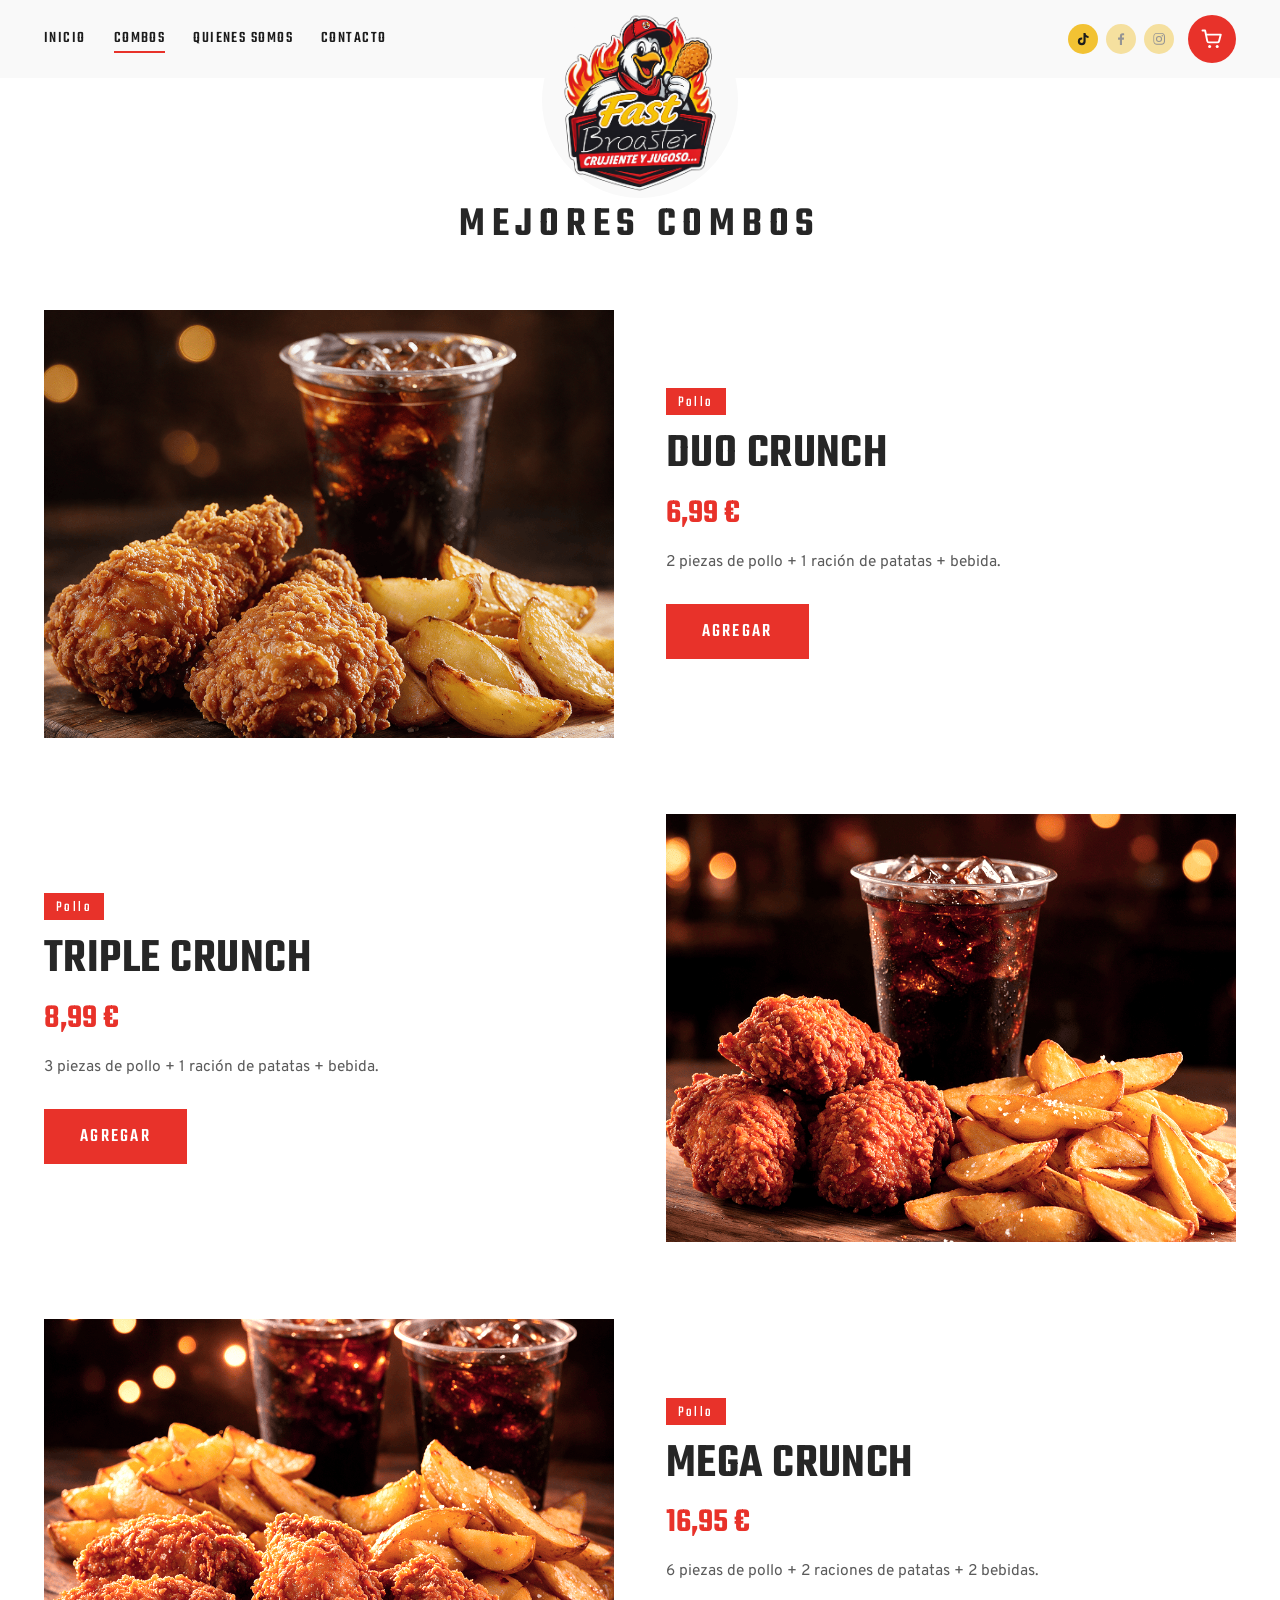
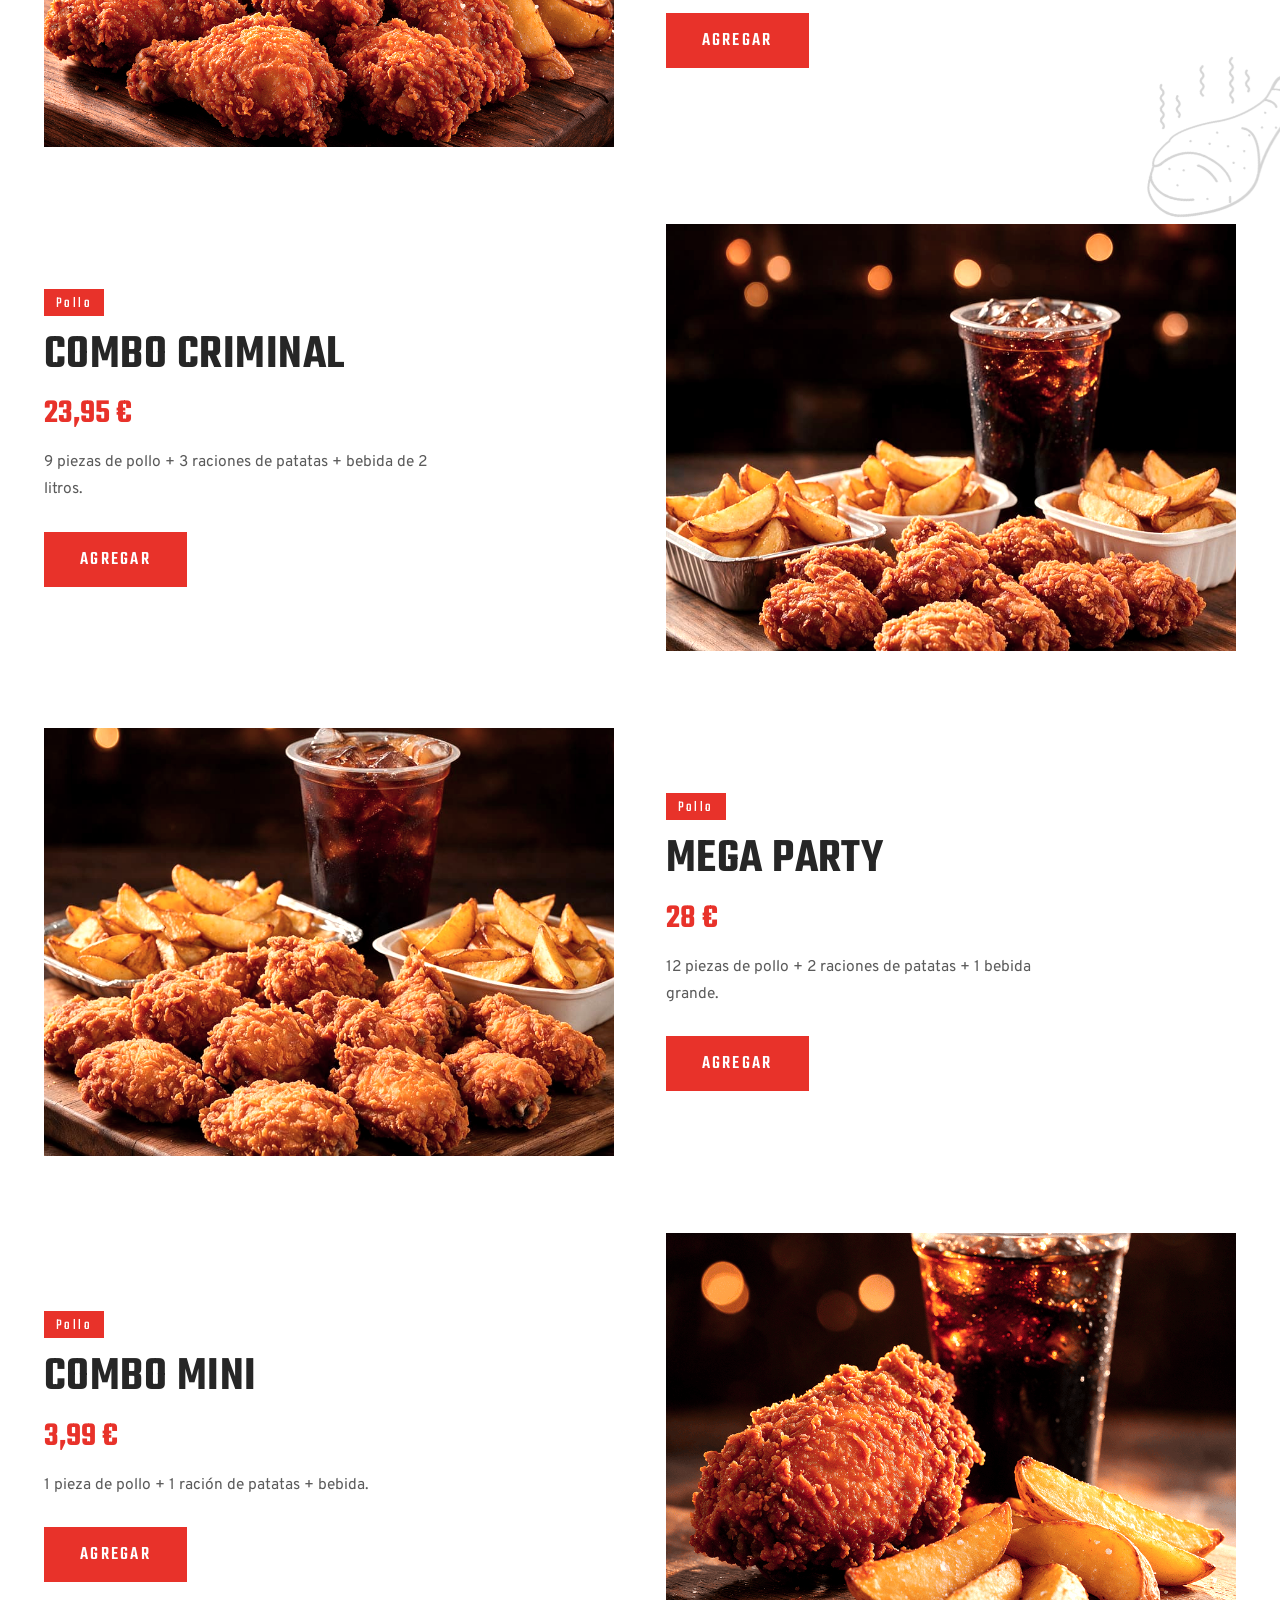
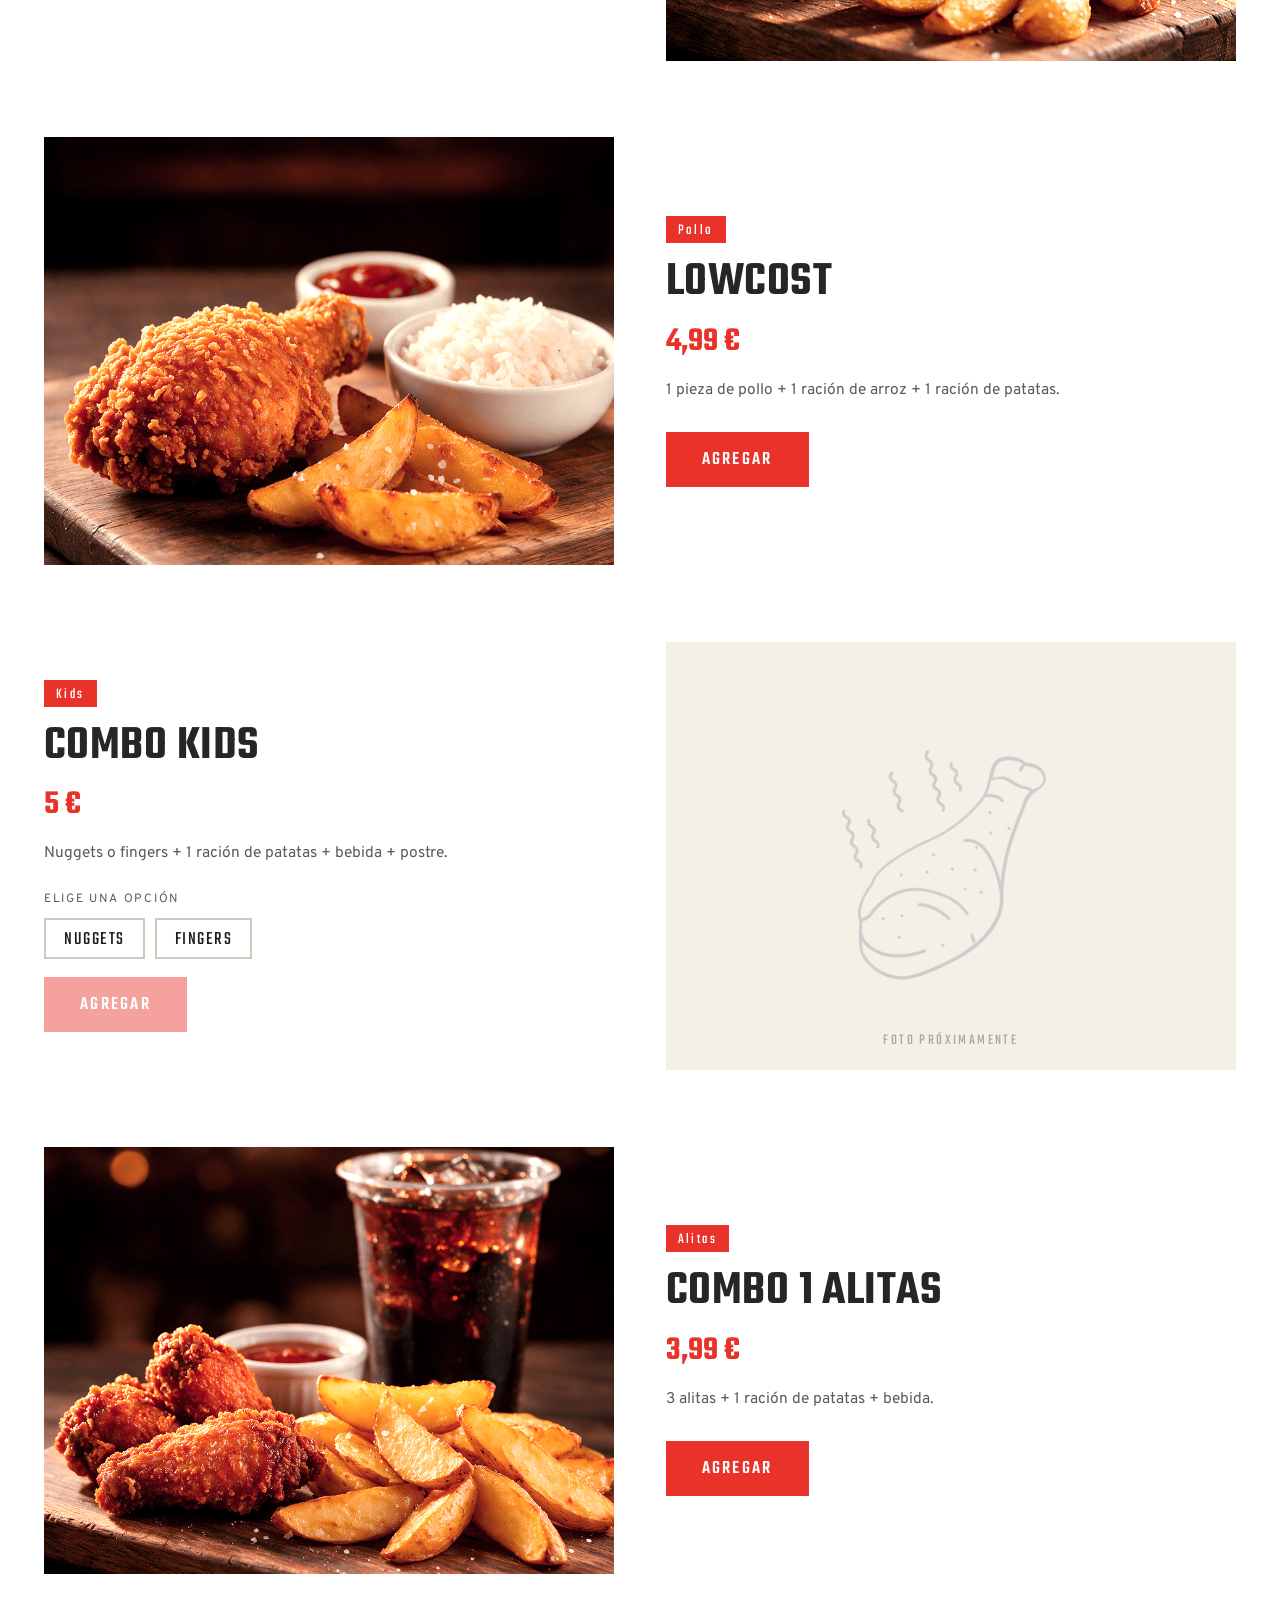
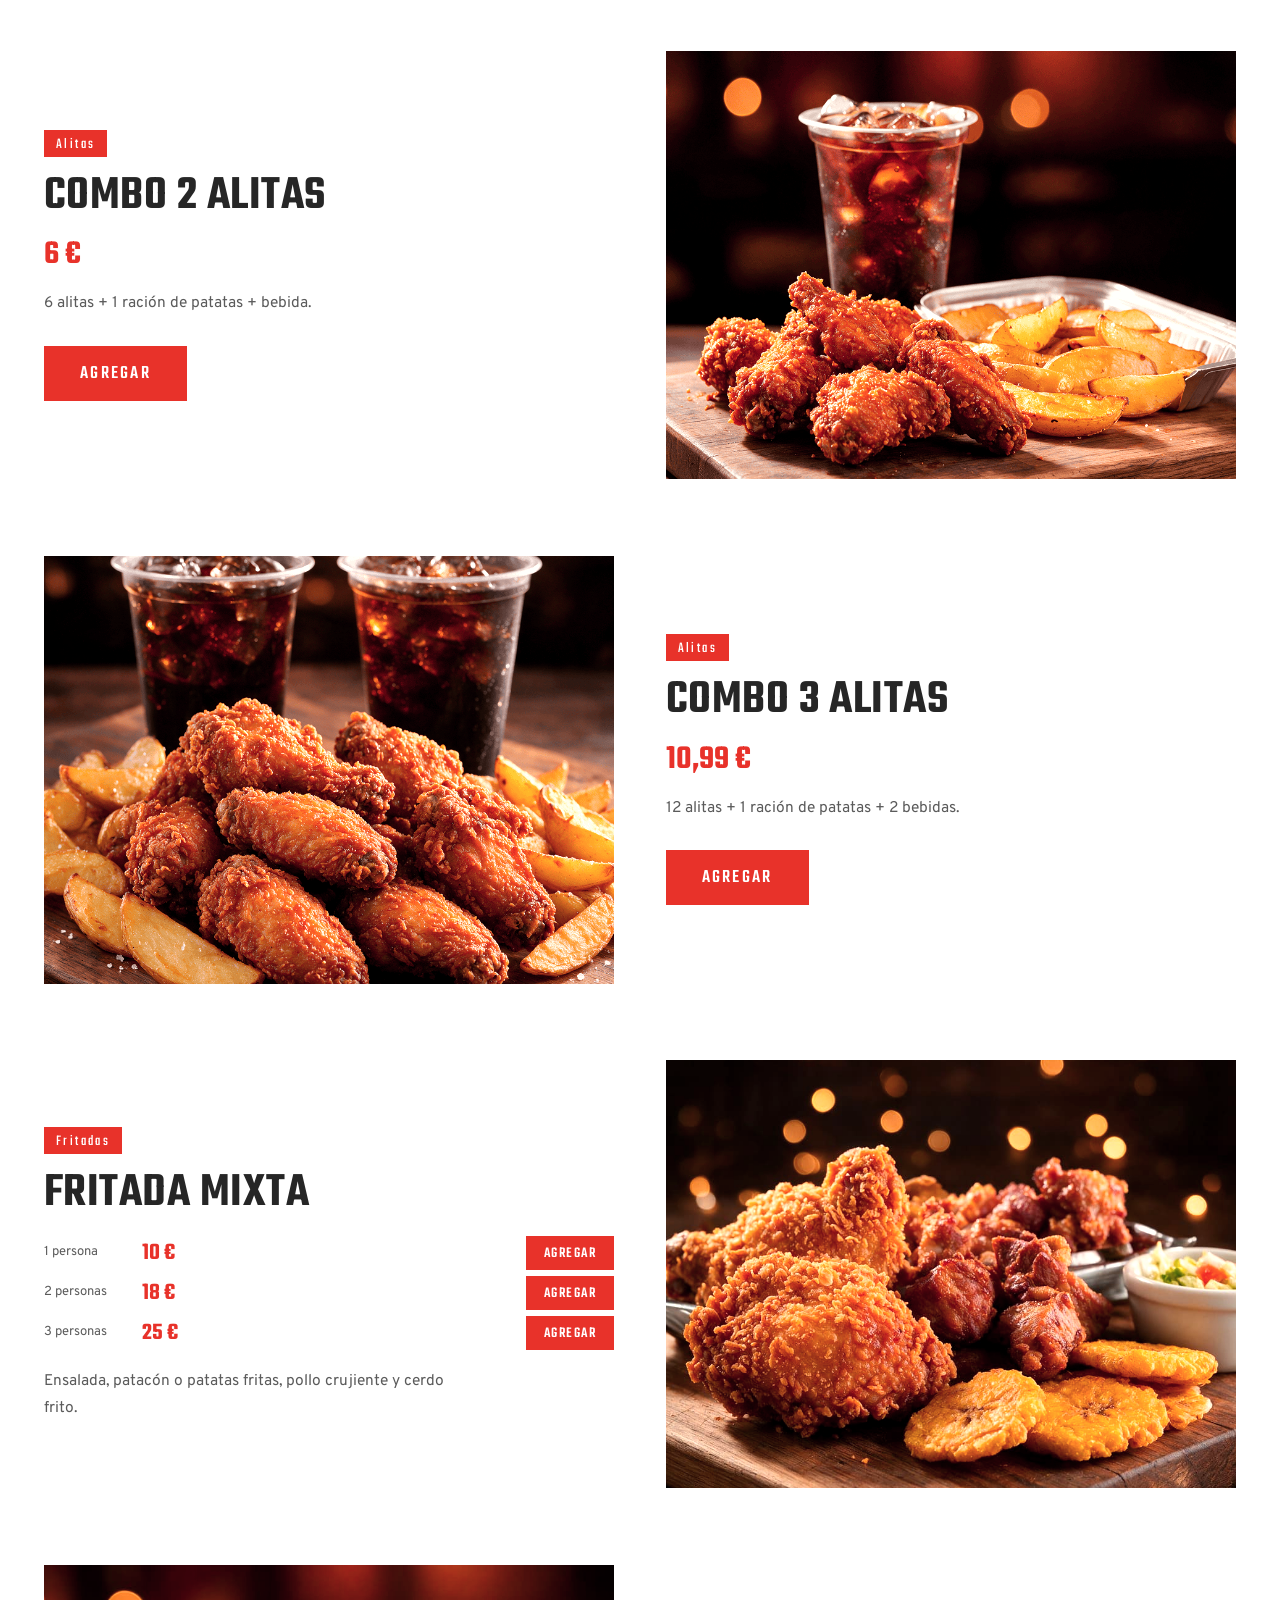
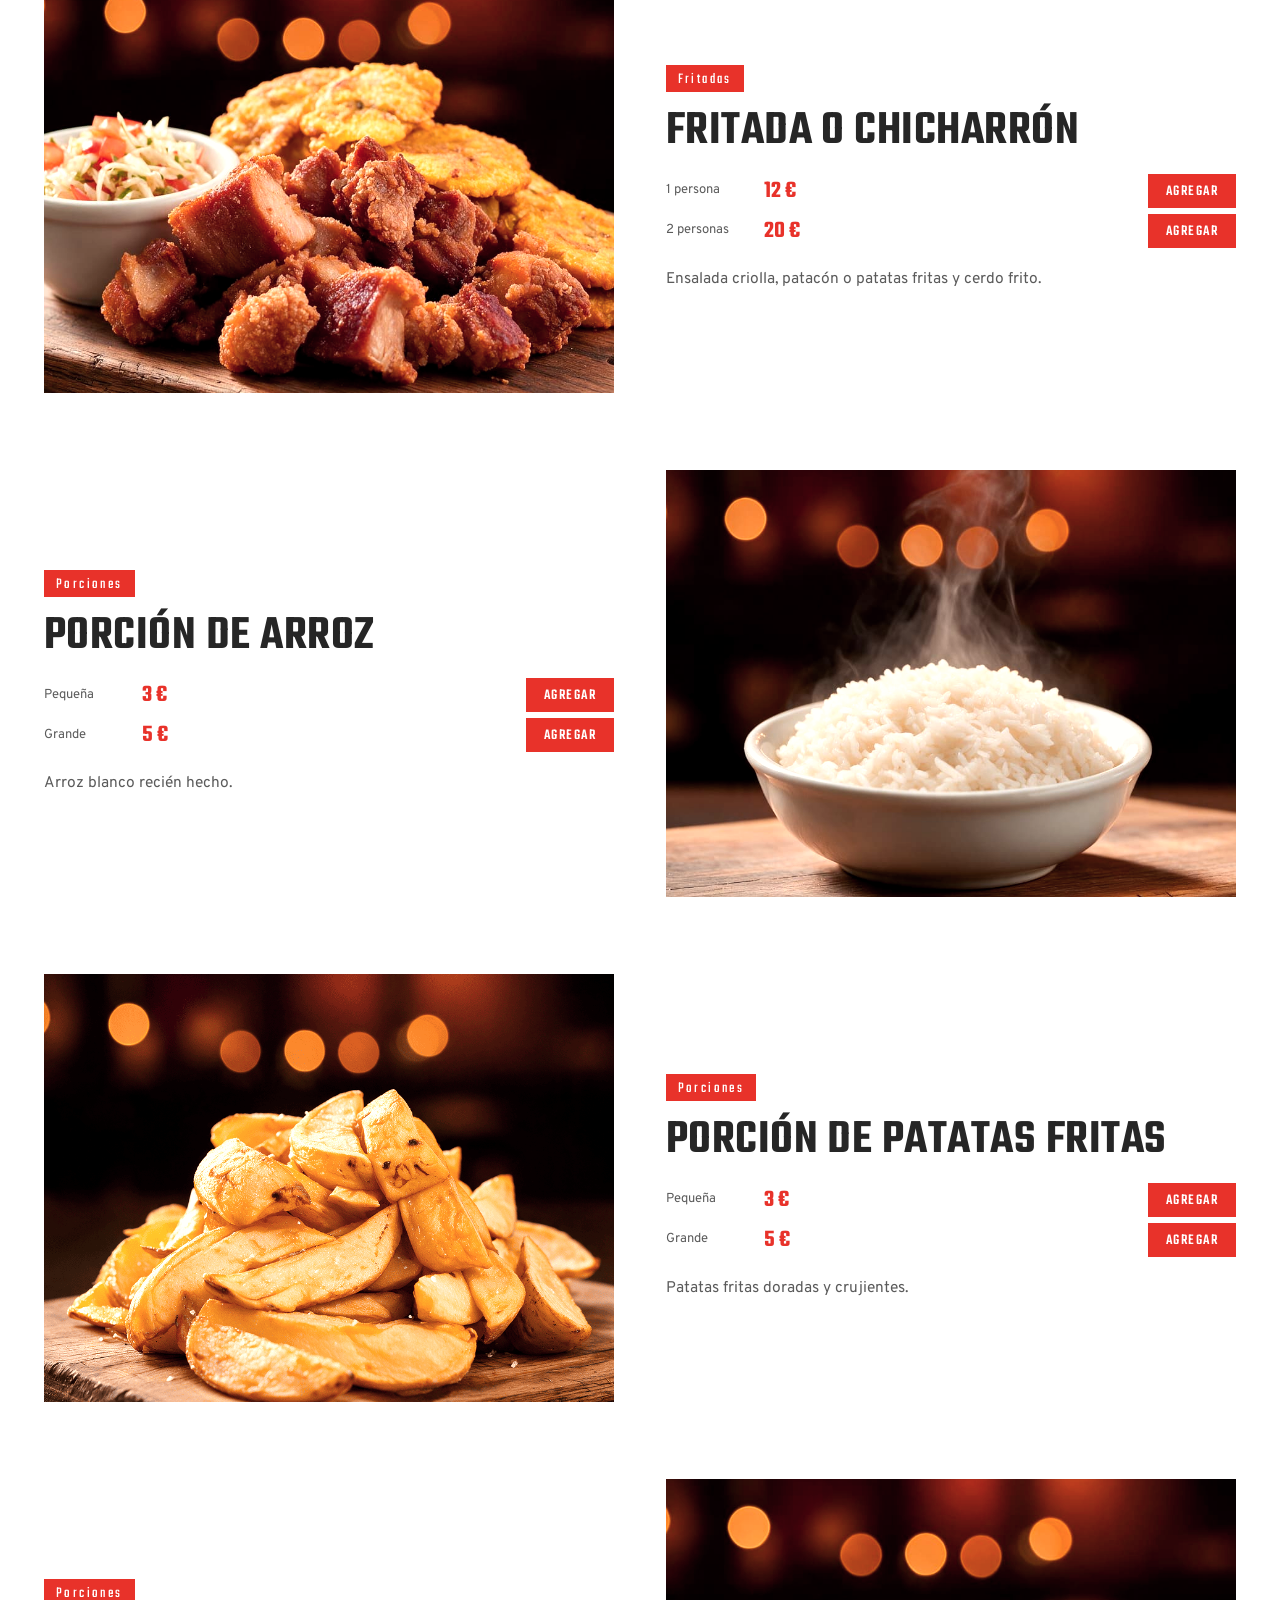
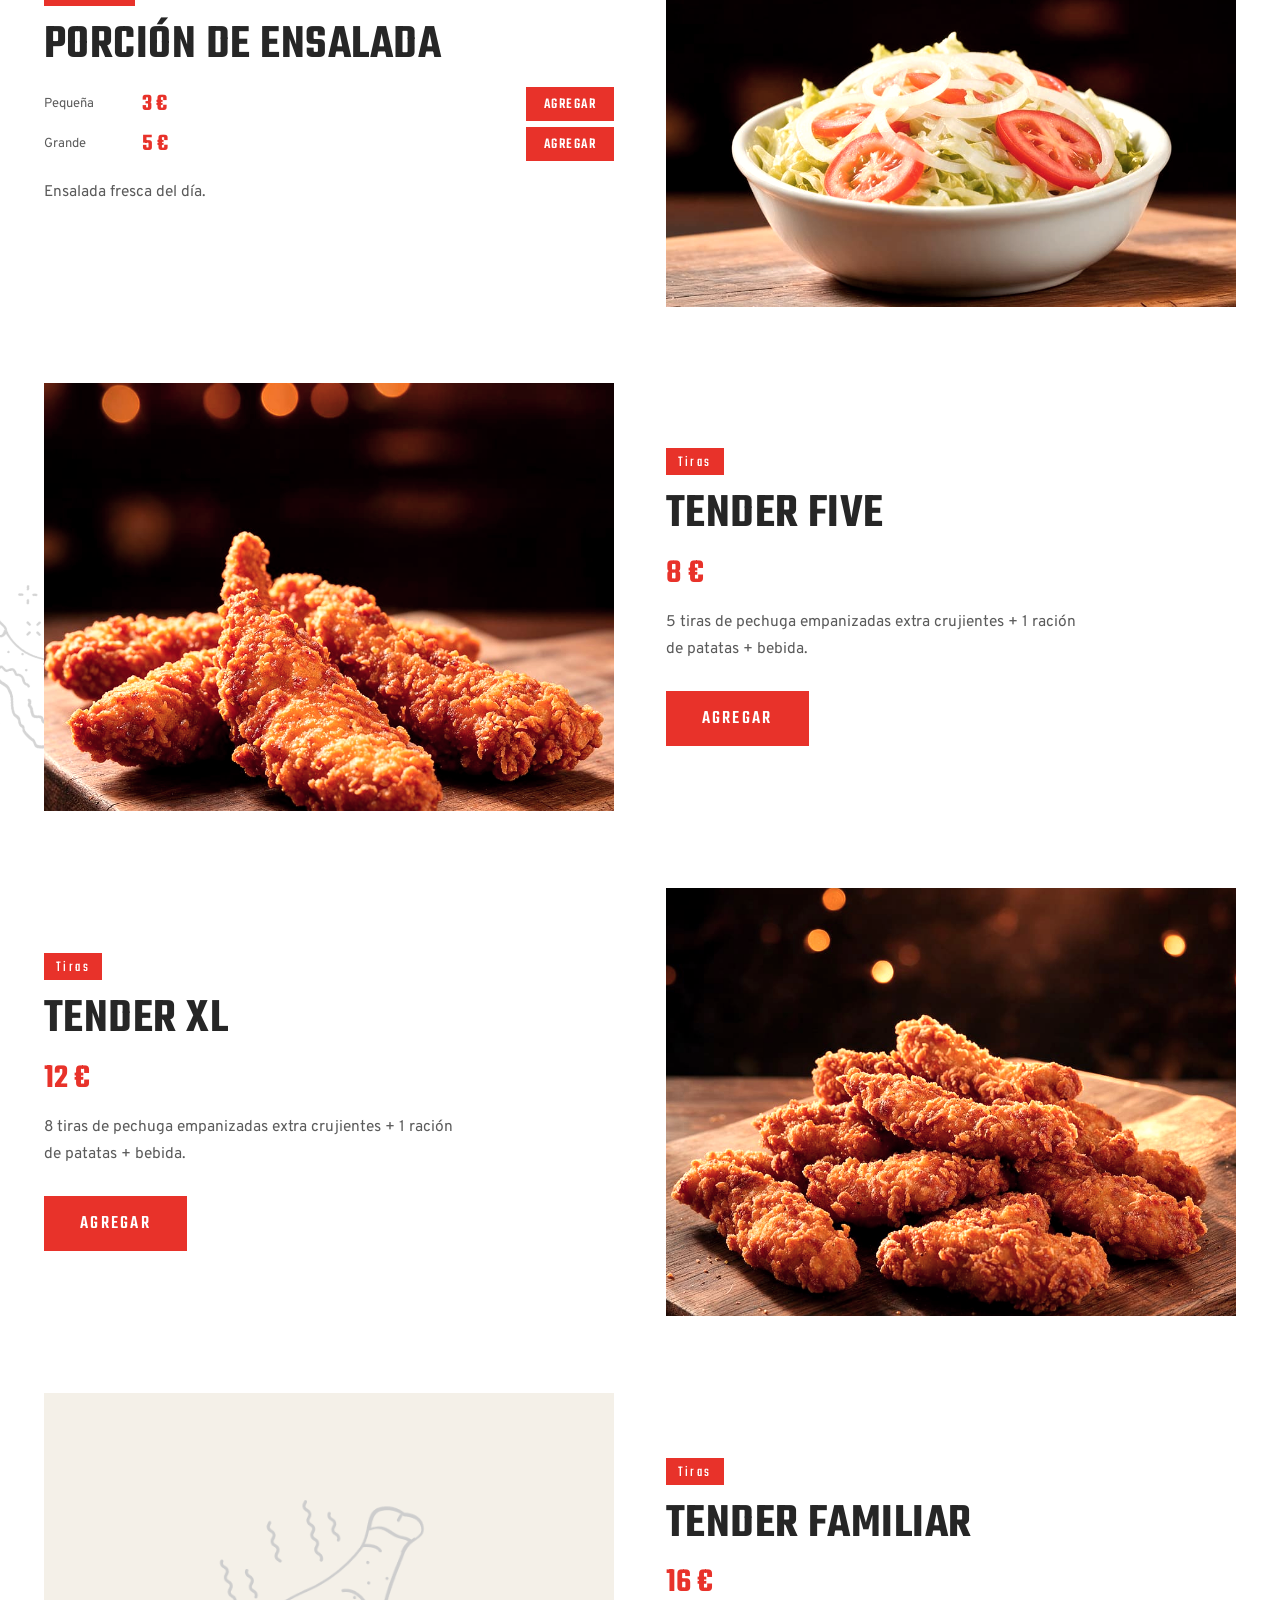
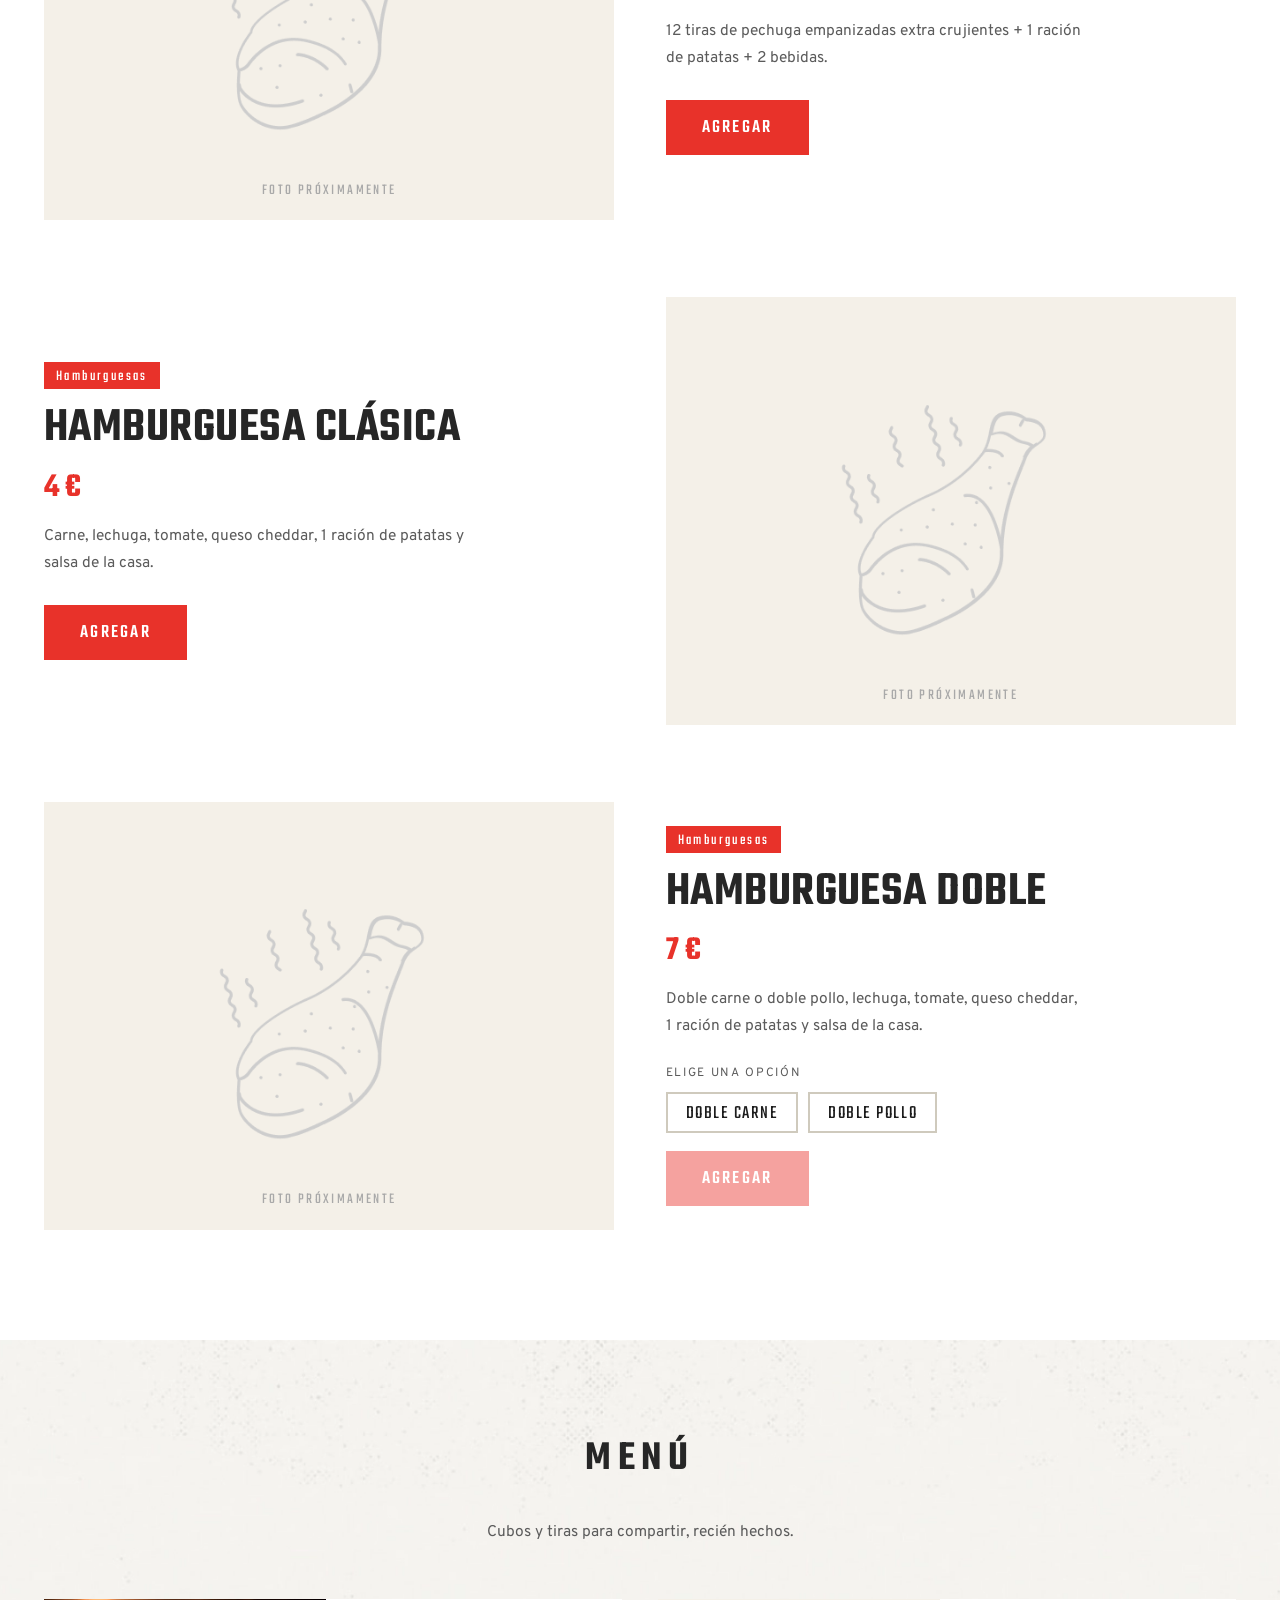
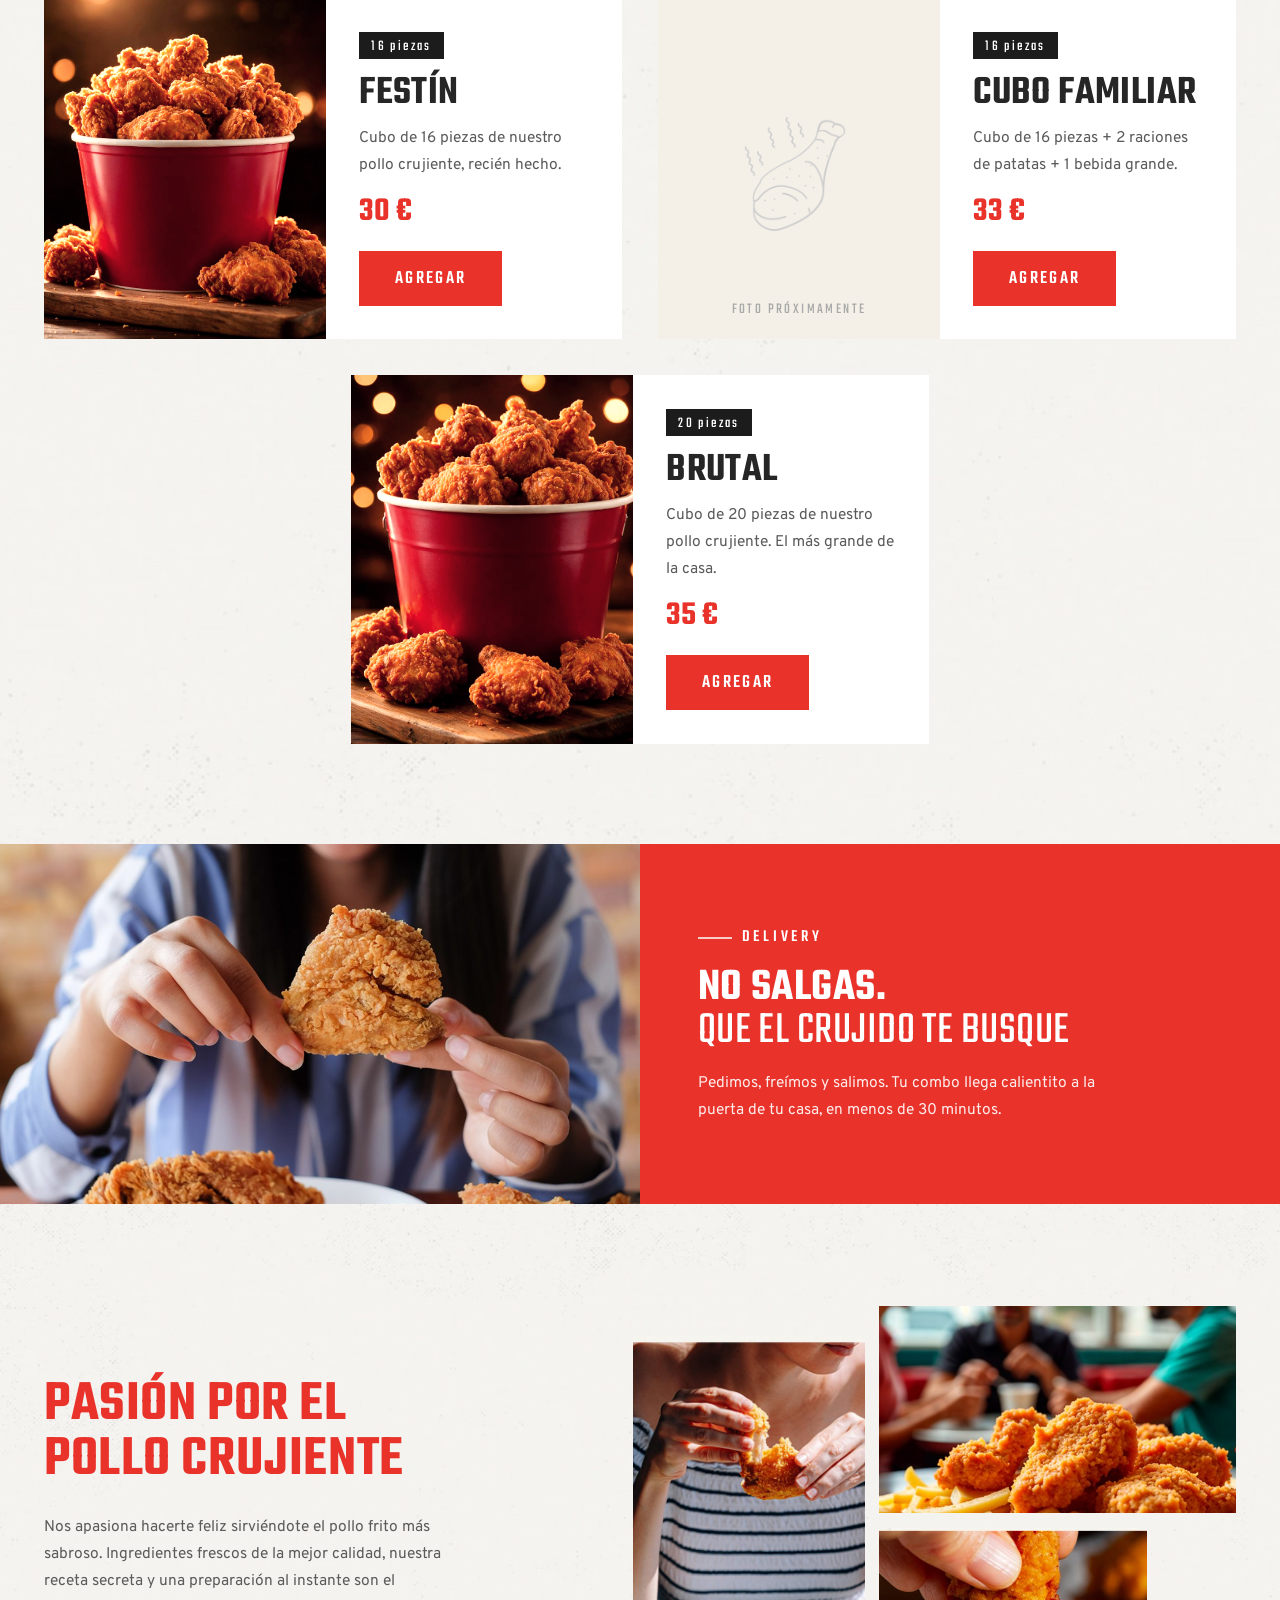
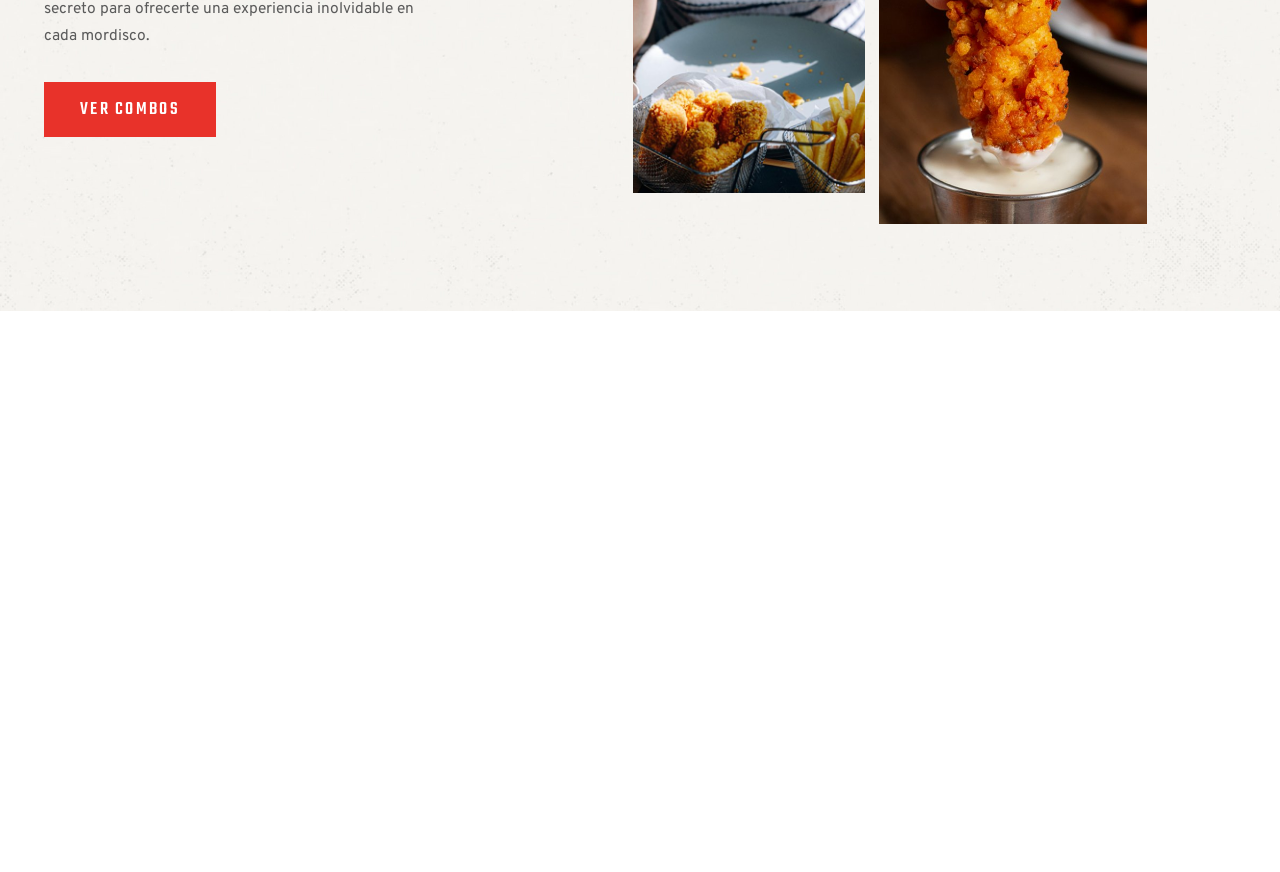
==== commit ee317f81: "Nuevos productos, opciones exclusivas y selector de local en el carrito - Tender Five 8 €, Tender XL" ====
--- a/home.html
+++ b/home.html
@@ -112,32 +112,45 @@
 <section class="cubos" id="menu">
   <div class="container">
     <h2 class="section-title reveal">Menú</h2>
-    <p class="section-lead reveal">Cubos de pollo crujiente para compartir. Solo pollo, sin acompañamientos.</p>
+    <p class="section-lead reveal">Cubos y tiras para compartir, recién hechos.</p>
 
     <div class="cubo-grid">
       <article class="cubo reveal">
         <figure class="cubo-photo">
-          <img src="assets/img/menu/menu-01-festin.jpg?v=20261014" alt="Cubo Festín con dieciséis piezas de pollo crujiente" loading="lazy">
+          <img src="assets/img/menu/menu-01-festin.jpg?v=20261029" alt="Cubo Festín con dieciséis piezas de pollo crujiente" loading="lazy">
         </figure>
         <div class="cubo-body">
           <span class="tag">16 piezas</span>
           <h3>Festín</h3>
           <p>Cubo de 16 piezas de nuestro pollo crujiente, recién hecho.</p>
           <p class="cubo-price">30 €</p>
-          <button type="button" class="btn btn-red" data-add data-id="menu-festin" data-name="Festín" data-variant="" data-price="3000" data-img="assets/img/menu/menu-01-festin.jpg?v=20261014">Agregar</button>
+          <button type="button" class="btn btn-red" data-add data-id="menu-festin" data-name="Festín" data-variant="" data-price="3000" data-img="assets/img/menu/menu-01-festin.jpg">Agregar</button>
         </div>
       </article>
 
       <article class="cubo reveal">
         <figure class="cubo-photo">
-          <img src="assets/img/menu/menu-02-brutal.jpg?v=20261014" alt="Cubo Brutal con veinte piezas de pollo crujiente" loading="lazy">
+          <img src="assets/img/menu/menu-03-cubo-familiar.png?v=20261029" alt="Cubo Familiar con dieciséis piezas de pollo crujiente, patatas y bebida grande" loading="lazy">
+        </figure>
+        <div class="cubo-body">
+          <span class="tag">16 piezas</span>
+          <h3>Cubo Familiar</h3>
+          <p>Cubo de 16 piezas + 2 raciones de patatas + 1 bebida grande.</p>
+          <p class="cubo-price">33 €</p>
+          <button type="button" class="btn btn-red" data-add data-id="menu-cubo-familiar" data-name="Cubo Familiar" data-variant="" data-price="3300" data-img="assets/img/menu/menu-03-cubo-familiar.png">Agregar</button>
+        </div>
+      </article>
+
+      <article class="cubo reveal">
+        <figure class="cubo-photo">
+          <img src="assets/img/menu/menu-02-brutal.jpg?v=20261029" alt="Cubo Brutal con veinte piezas de pollo crujiente" loading="lazy">
         </figure>
         <div class="cubo-body">
           <span class="tag">20 piezas</span>
           <h3>Brutal</h3>
           <p>Cubo de 20 piezas de nuestro pollo crujiente. El más grande de la casa.</p>
           <p class="cubo-price">35 €</p>
-          <button type="button" class="btn btn-red" data-add data-id="menu-brutal" data-name="Brutal" data-variant="" data-price="3500" data-img="assets/img/menu/menu-02-brutal.jpg?v=20261014">Agregar</button>
+          <button type="button" class="btn btn-red" data-add data-id="menu-brutal" data-name="Brutal" data-variant="" data-price="3500" data-img="assets/img/menu/menu-02-brutal.jpg">Agregar</button>
         </div>
       </article>
     </div>
@@ -213,6 +226,12 @@
           <svg viewBox="0 0 24 24" class="ico" aria-hidden="true"><path d="M12 2a7 7 0 0 0-7 7c0 5.25 7 13 7 13s7-7.75 7-13a7 7 0 0 0-7-7m0 9.5A2.5 2.5 0 1 1 12 6.5a2.5 2.5 0 0 1 0 5"/></svg>
           <span>Diógenes, 16<br>08905 Hospitalet de Ll.</span>
         </p>
+        <p class="loc-line">
+          <svg viewBox="0 0 24 24" class="ico" aria-hidden="true"><path d="M12 2a10 10 0 0 0-8.6 15l-1.3 4.8 5-1.3A10 10 0 1 0 12 2m0 18.2c-1.6 0-3.2-.4-4.5-1.3l-.3-.2-3 .8.8-2.9-.2-.3A8.2 8.2 0 1 1 12 20.2m4.5-6.1c-.2-.1-1.4-.7-1.7-.8s-.4-.1-.5.1-.6.8-.8 1-.3.2-.5.1a6.7 6.7 0 0 1-3.3-2.9c-.2-.4.2-.4.6-1.2.1-.1 0-.3 0-.4l-.7-1.7c-.2-.4-.4-.4-.5-.4h-.5c-.2 0-.5.1-.7.3-.9 1-.9 2.3-.1 3.6a10 10 0 0 0 4 3.6c1.5.6 2.4.6 3.2.4.5-.1 1.4-.6 1.6-1.2.2-.6.2-1 .1-1.1z"/></svg>
+          <span><span class="loc-label">WhatsApp</span>
+            <a href="https://wa.me/34670512722" target="_blank" rel="noopener">670 512 722</a>
+          </span>
+        </p>
         <span class="rule"></span>
         <a href="https://www.google.com/maps/search/?api=1&amp;query=Carrer+de+Di%C3%B3genes+16+08905+Hospitalet+de+Llobregat" target="_blank" rel="noopener" class="link-arrow">Cómo llegar <span>&rarr;</span></a>
       </div>
@@ -263,6 +282,11 @@
   </div>
 
   <footer class="cart-foot">
+    <fieldset class="cart-local" id="cartLocal" hidden>
+      <legend>¿A qué local haces el pedido?</legend>
+      <div class="cl-grid" id="cartLocalGrid"></div>
+      <p class="cl-hint" id="cartLocalHint" hidden>Elige un local para enviar tu pedido.</p>
+    </fieldset>
     <div class="cart-total"><span>Total</span><strong id="cartTotal">0,00 €</strong></div>
     <div class="cart-actions">
       <button type="button" class="btn btn-outline" id="cartKeep">Seguir pidiendo</button>
--- a/assets/css/styles.css
+++ b/assets/css/styles.css
@@ -485,8 +485,8 @@
   .combo-desc{grid-column:1 / -1}
   .combo-desc p{max-width:none}
   .cubo-grid{grid-template-columns:1fr}
-  .foodtruck{grid-template-columns:1fr}
-  .ft-media{aspect-ratio:16/10}
+  .foodtruck{grid-template-columns:minmax(0,1fr)}
+  .ft-media{aspect-ratio:16/10;min-height:0}
 }
 @media (max-width:760px){
   :root{--header-h:64px}
@@ -680,9 +680,9 @@
 }
 .cart-total span{font-size:17px}
 .cart-total strong{font-size:34px;font-weight:600;color:var(--darker);letter-spacing:.02em}
-.cart-actions{display:grid;grid-template-columns:1fr 1.35fr;gap:10px}
-.cart-actions .btn{text-align:center;padding:15px 8px;font-size:16px;letter-spacing:.06em;white-space:nowrap}
-.cart-actions .btn[aria-disabled="true"]{opacity:.45;pointer-events:none}
+.cart-actions{display:grid;grid-template-columns:minmax(0,.85fr) minmax(0,1.3fr);gap:10px}
+.cart-actions .btn{text-align:center;padding:14px 6px;font-size:15px;letter-spacing:.05em;white-space:normal;line-height:1.1;display:flex;flex-direction:column;justify-content:center;align-items:center}
+.cart-actions .btn[aria-disabled="true"]{opacity:.45;cursor:not-allowed}
 .cart-note{font-size:12px;color:var(--muted);margin:14px 0 0;text-align:center;line-height:1.5}
 
 @media (max-width:760px){
@@ -704,3 +704,60 @@
   .header-actions{flex:1;margin-left:0;justify-content:space-between}
   .burger{order:-1}
 }
+
+
+/* ==========================================================================
+   Opciones exclusivas (Nuggets o Fingers, Doble carne o Doble pollo)
+   ========================================================================== */
+.opt{margin-top:22px}
+.opt-label{display:block;font-size:12px;letter-spacing:.14em;text-transform:uppercase;color:var(--muted);margin-bottom:8px}
+.opt-chips{display:flex;flex-wrap:wrap;gap:10px}
+.chip{position:relative;cursor:pointer}
+.chip input{position:absolute;inset:0;width:100%;height:100%;opacity:0;margin:0;cursor:pointer}
+.chip span{
+  display:block;border:2px solid #cfcabd;background:#fff;color:var(--darker);
+  padding:10px 18px 8px;font-family:var(--font-cta);font-size:19px;letter-spacing:.08em;
+  text-transform:uppercase;line-height:1;transition:border-color .2s,background-color .2s,color .2s;
+}
+.chip:hover span{border-color:var(--darker)}
+.chip input:checked + span{border-color:var(--red);background:#fdeceb;color:var(--red)}
+.chip input:focus-visible + span{outline:3px solid var(--yellow);outline-offset:2px}
+.opt-hint{color:var(--red);font-size:13px;margin:8px 0 0}
+.opt-hint[hidden]{display:none}
+.opt.need .opt-chips{animation:needShake .45s}
+.opt + .btn,.combo-body .opt + .btn{margin-top:18px}
+.btn[data-add][aria-disabled="true"]{opacity:.45;cursor:not-allowed}
+@keyframes needShake{0%,100%{transform:translateX(0)}20%{transform:translateX(-7px)}45%{transform:translateX(6px)}70%{transform:translateX(-4px)}}
+
+/* Selector de local en el carrito */
+.cart-local{border:0;margin:0 0 16px;padding:0;min-width:0}
+.cart-local[hidden]{display:none}
+.cart-local legend{padding:0;margin-bottom:8px;font-size:12px;letter-spacing:.12em;text-transform:uppercase;color:var(--muted)}
+.cl-grid{display:grid;grid-template-columns:1fr 1fr;gap:10px}
+.cl-opt{position:relative;cursor:pointer;display:block}
+.cl-opt input{position:absolute;inset:0;width:100%;height:100%;opacity:0;margin:0;cursor:pointer}
+.cl-opt span{display:block;height:100%;border:2px solid #cfcabd;background:#fff;padding:10px 12px 9px;line-height:1.3;transition:border-color .2s,box-shadow .2s}
+.cl-opt b{display:block;font-family:var(--font-cta);font-size:22px;font-weight:500;letter-spacing:.06em;text-transform:uppercase;line-height:1.1}
+.cl-opt small{display:block;font-size:12px;color:var(--muted);margin-top:2px}
+.cl-opt:hover span{border-color:var(--darker)}
+.cl-opt input:checked + span{border-color:var(--red);box-shadow:0 0 0 3px rgba(232,50,42,.15)}
+.cl-opt input:checked + span b{color:var(--red)}
+.cl-opt input:focus-visible + span{outline:3px solid var(--yellow);outline-offset:2px}
+.cl-hint{color:var(--red);font-size:13px;margin:8px 0 0}
+.cl-hint[hidden]{display:none}
+.cart-local.need .cl-grid{animation:needShake .45s}
+.cart-actions .btn small{display:block;font-size:12px;letter-spacing:.12em;margin-top:3px;opacity:.92}
+
+/* Menú: con 3 tarjetas, la última queda centrada bajo las dos primeras */
+.cubo-grid{--cg:clamp(20px,3vw,36px)}
+.cubo-grid .cubo:last-child:nth-child(odd){grid-column:1 / -1;justify-self:center;width:calc(50% - var(--cg) / 2)}
+@media (max-width:980px){
+  .cubo-grid .cubo:last-child:nth-child(odd){grid-column:auto;justify-self:stretch;width:auto}
+}
+@media (max-width:760px){
+  .opt-chips{justify-content:center}
+  .cl-opt b{font-size:20px}
+}
+@media (prefers-reduced-motion:reduce){
+  .opt.need .opt-chips,.cart-local.need .cl-grid{animation:none}
+}
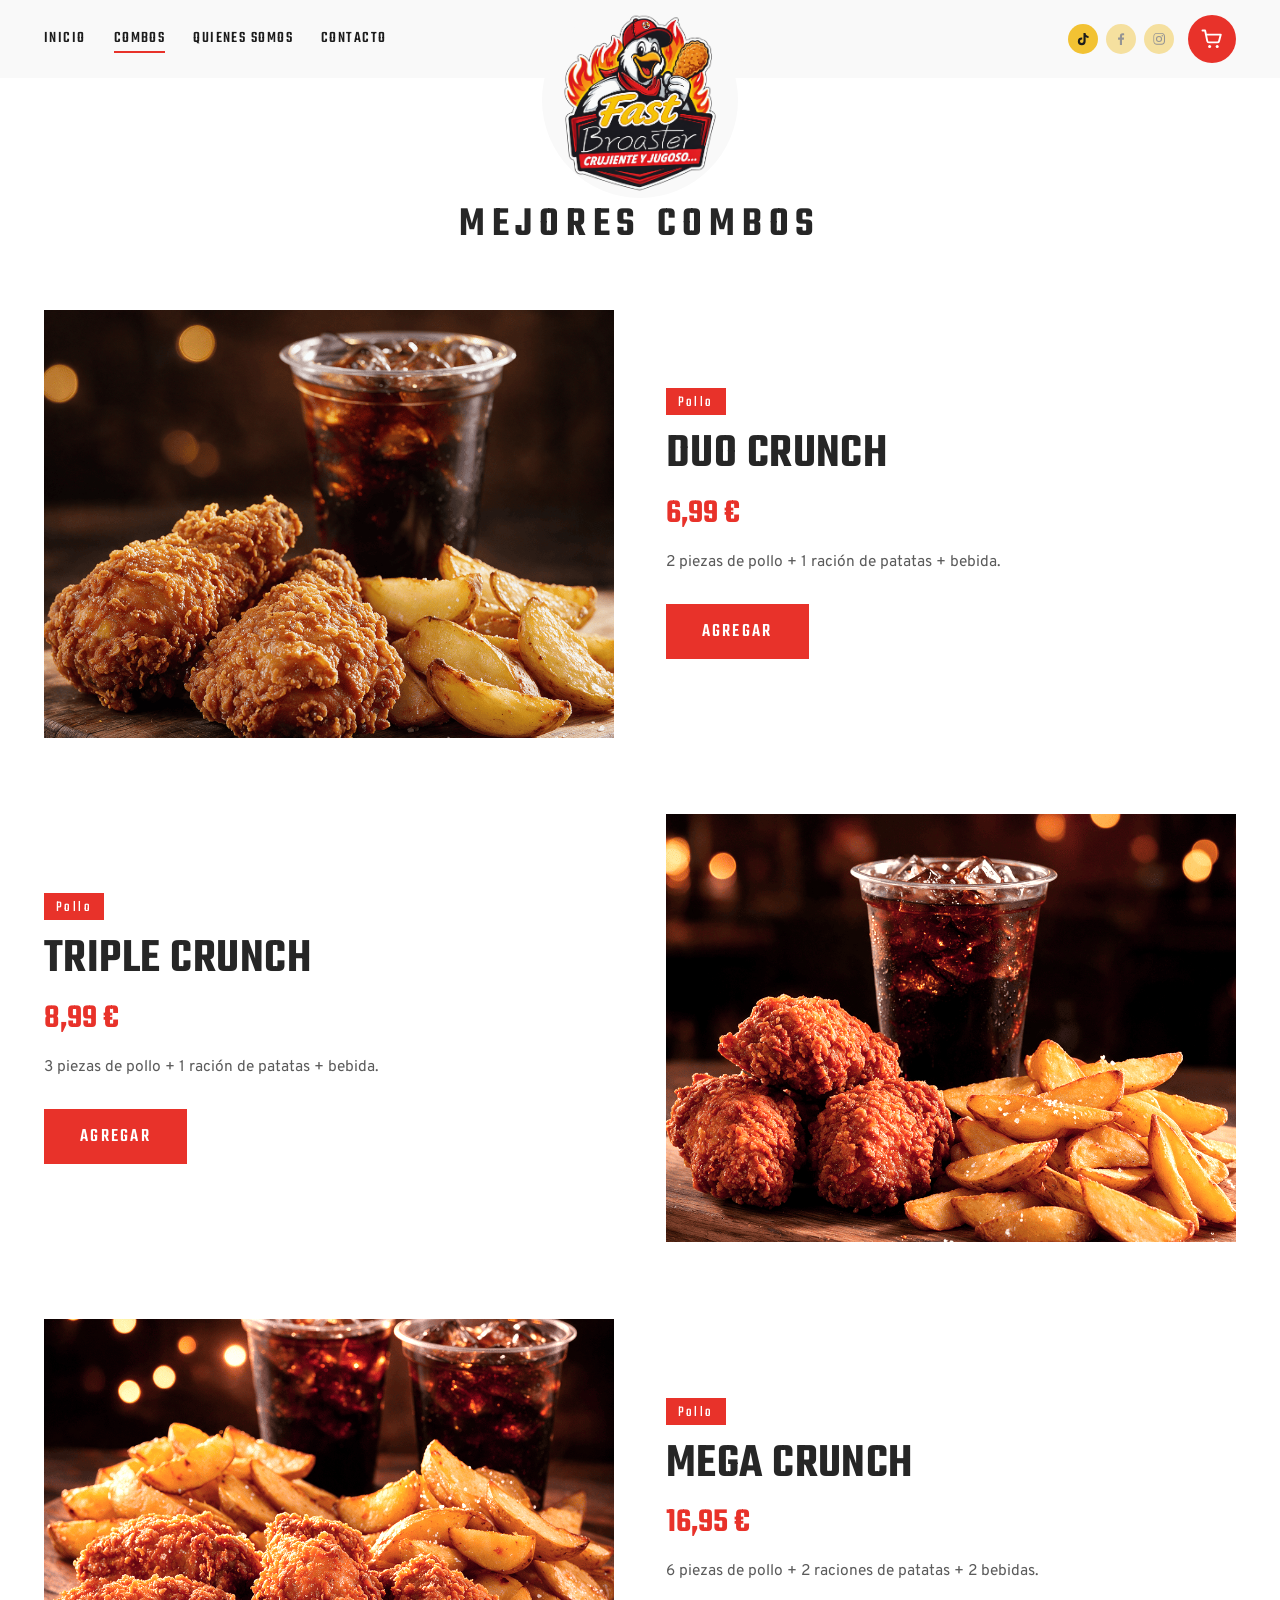
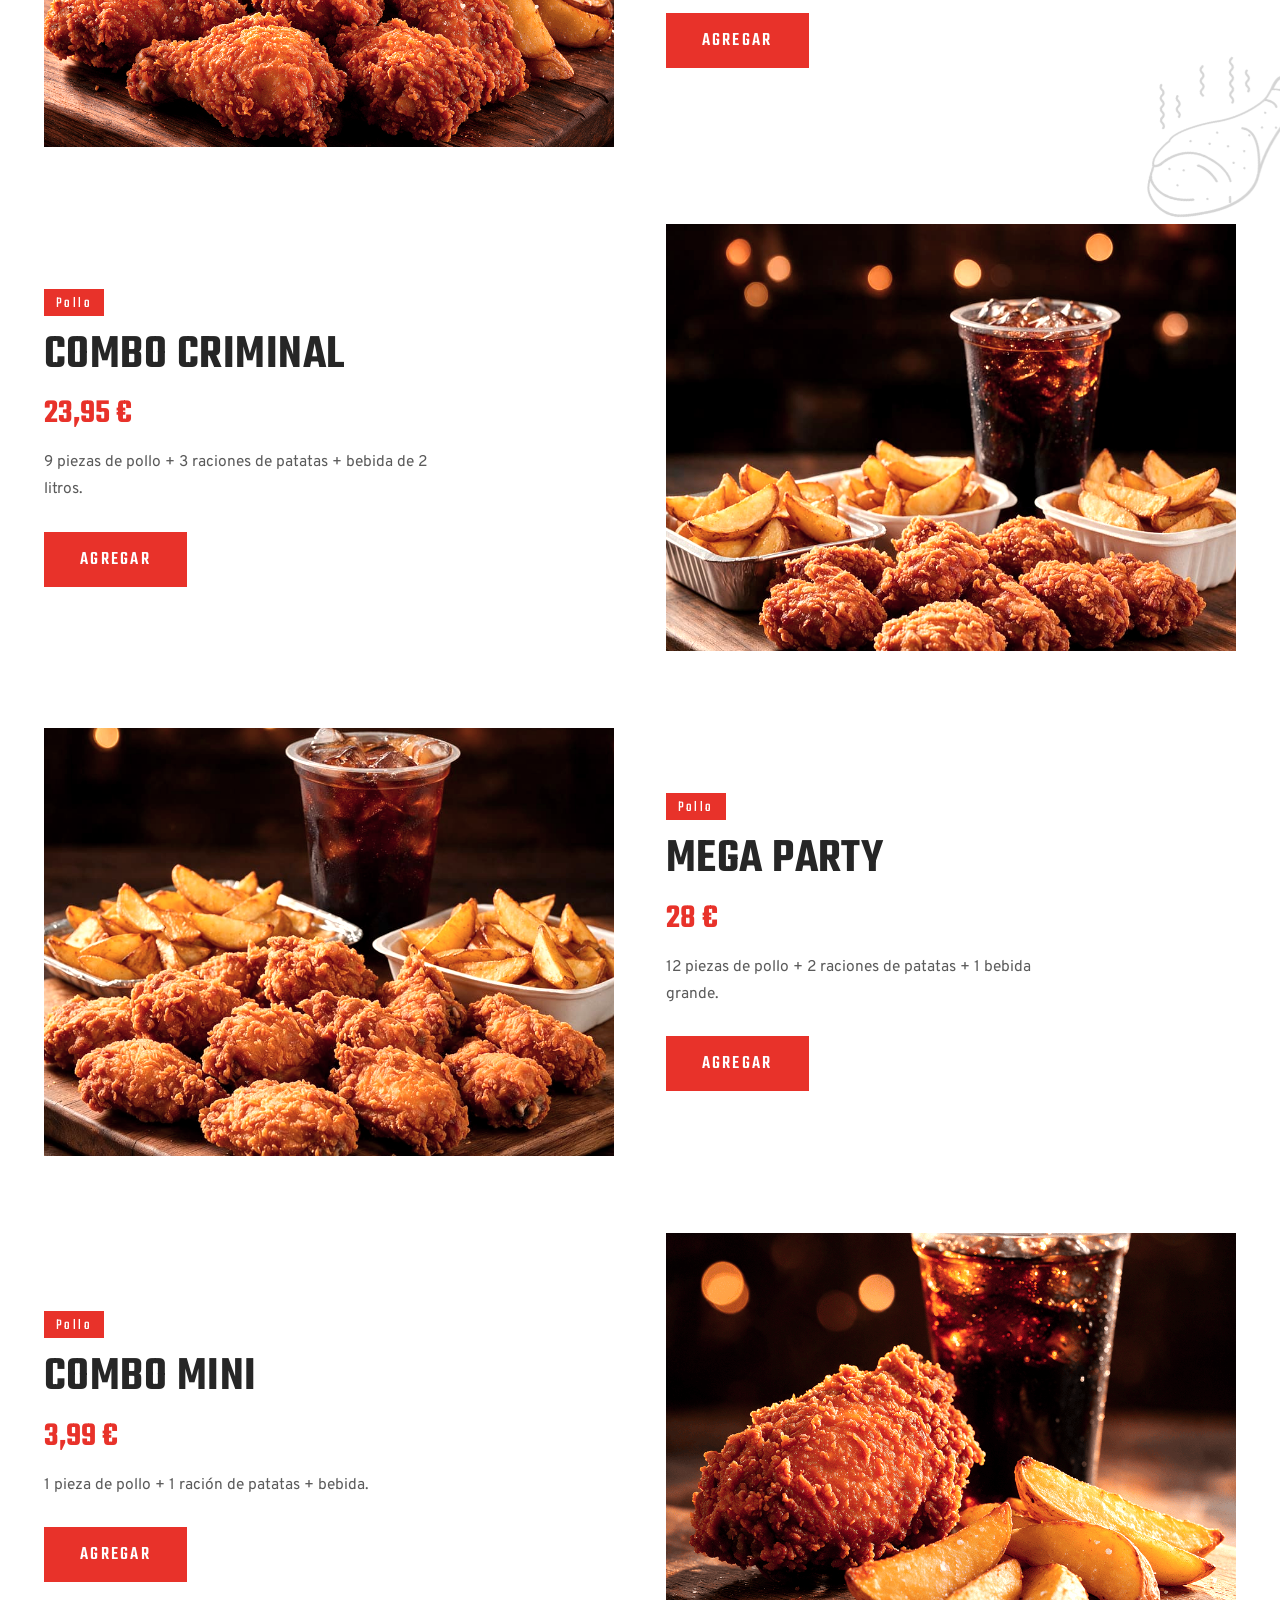
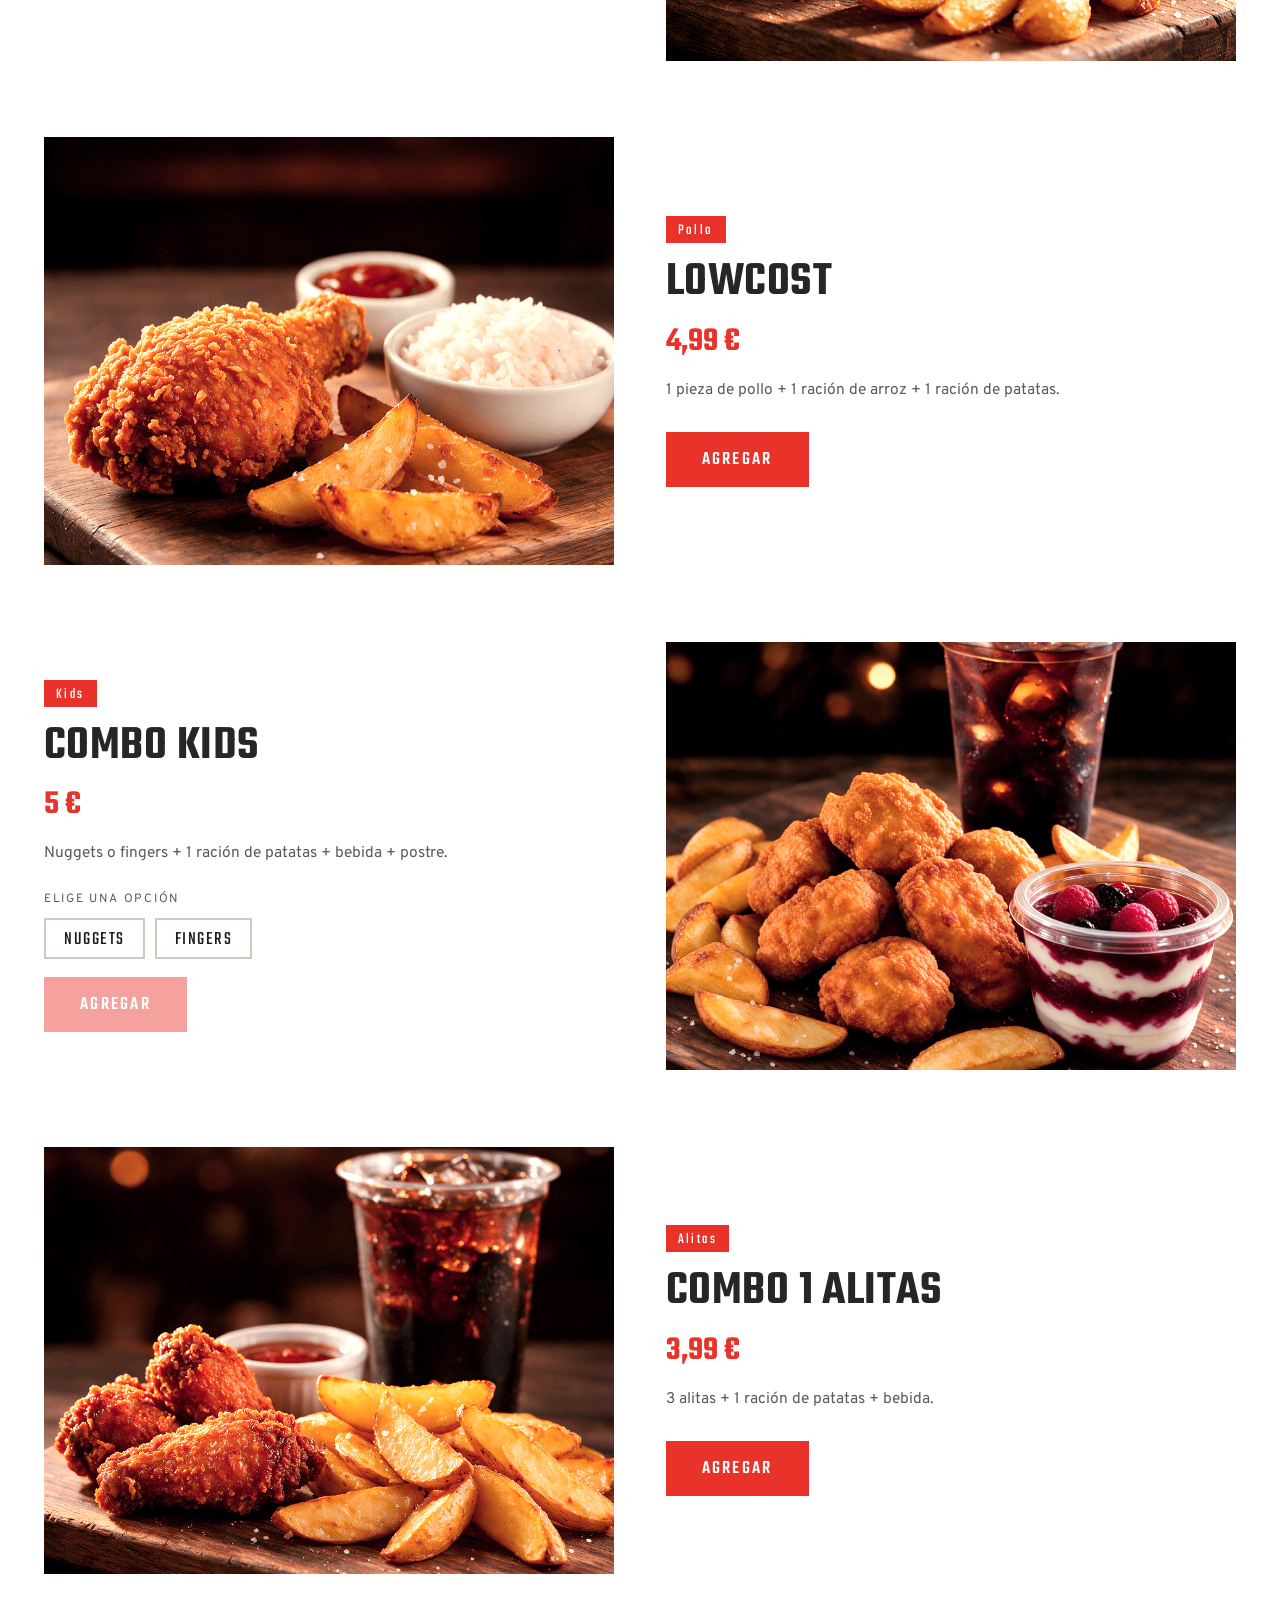
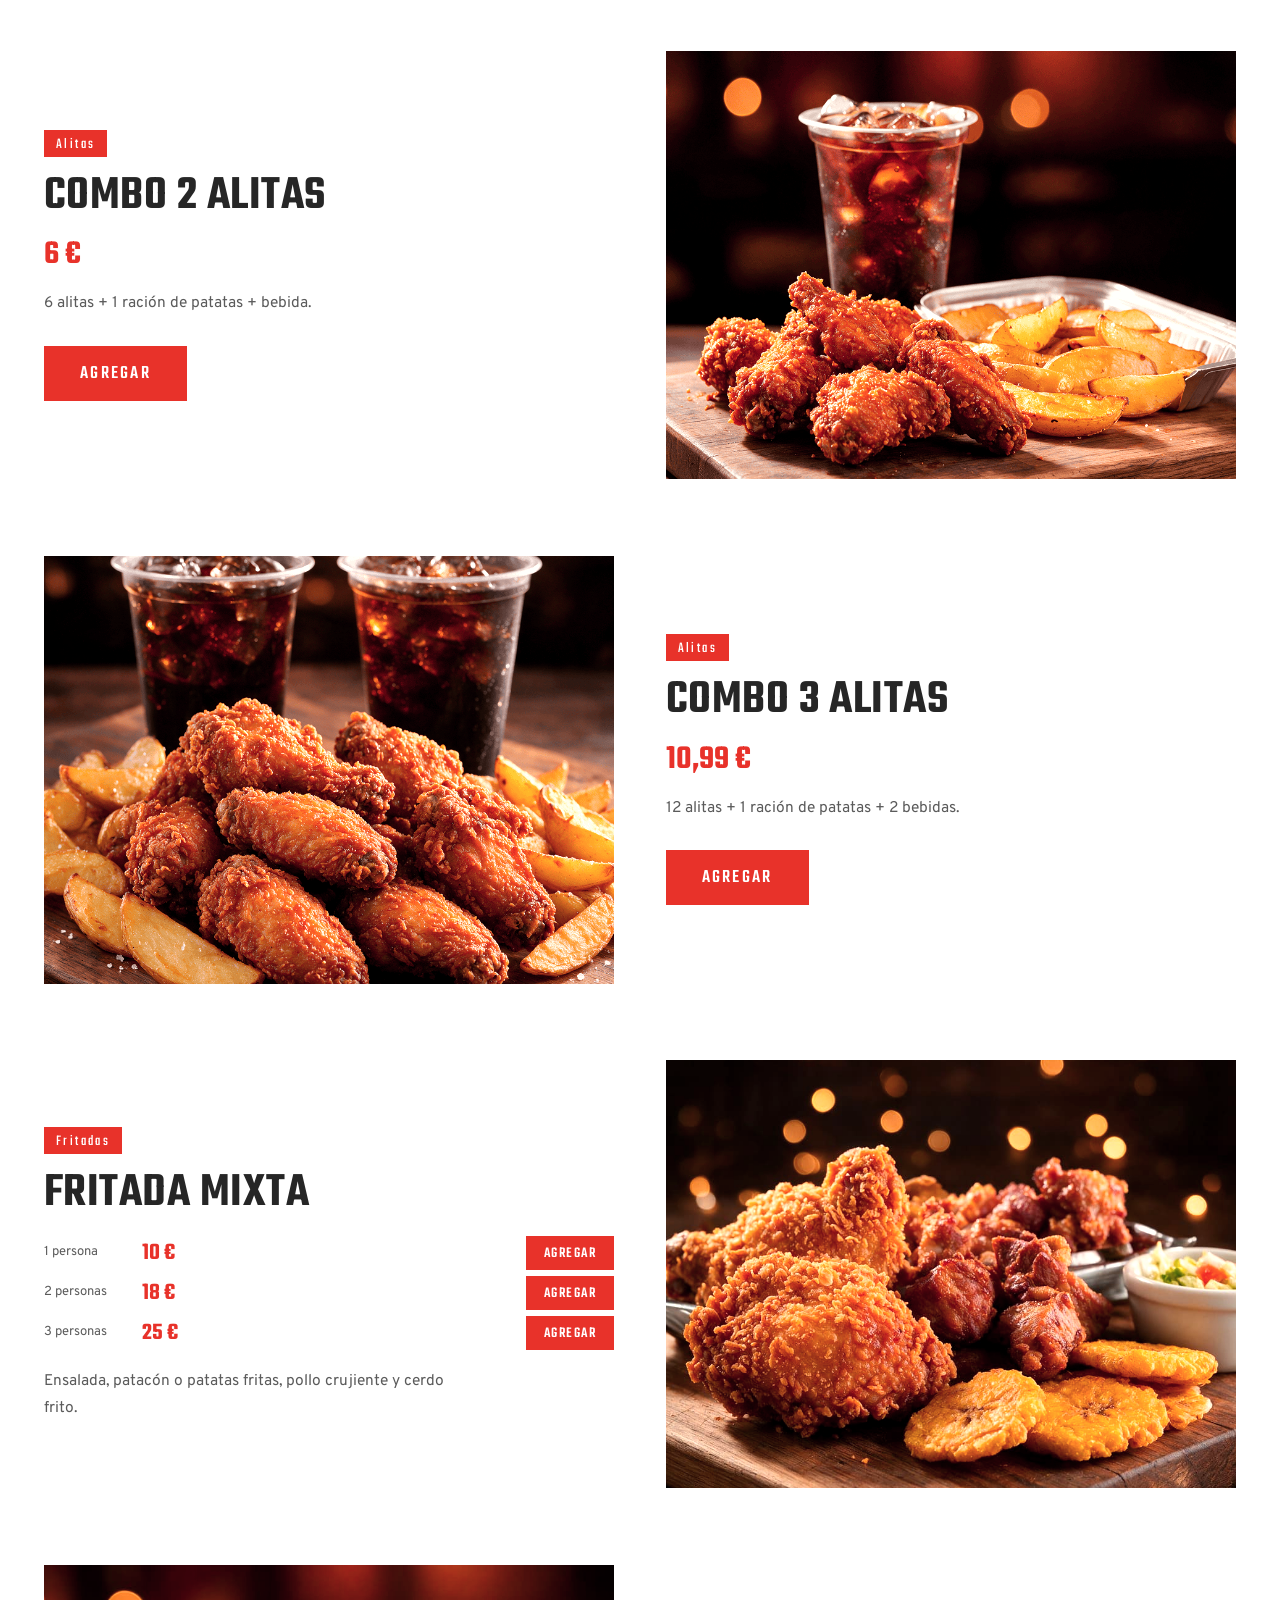
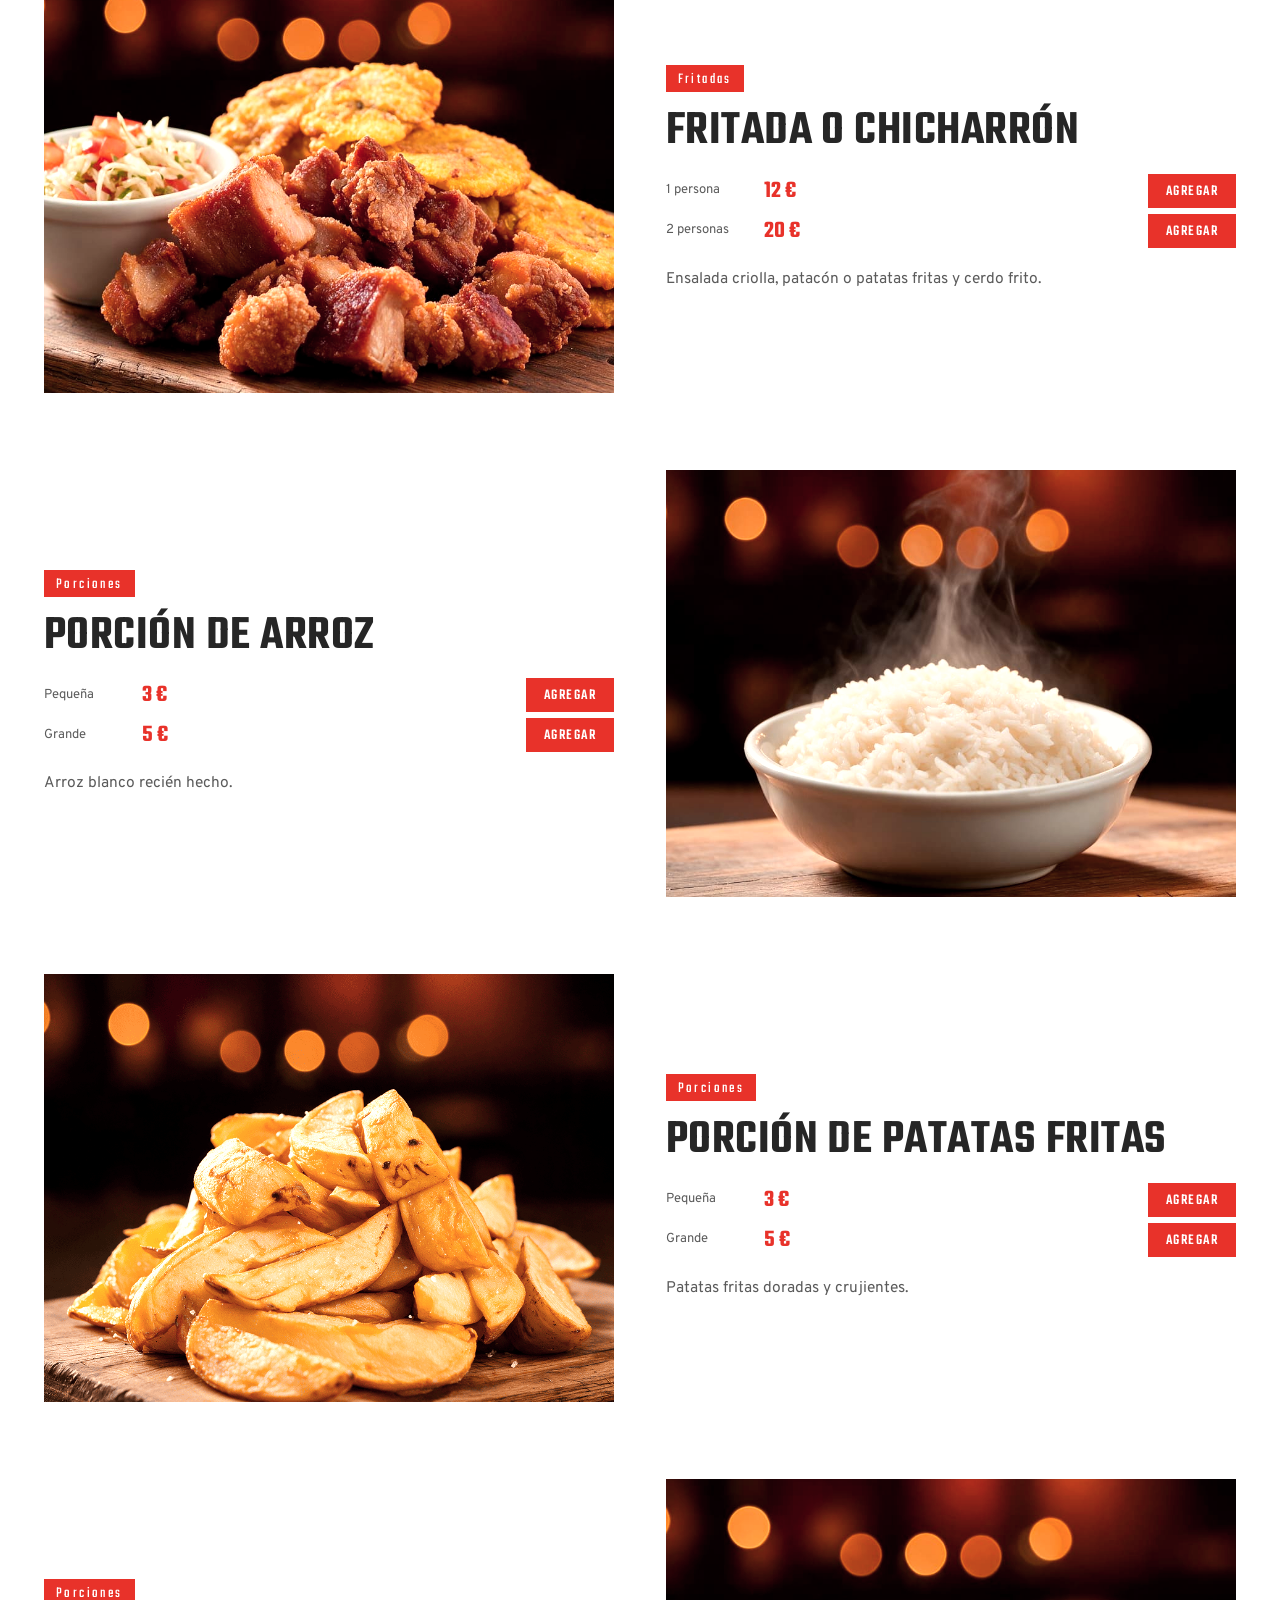
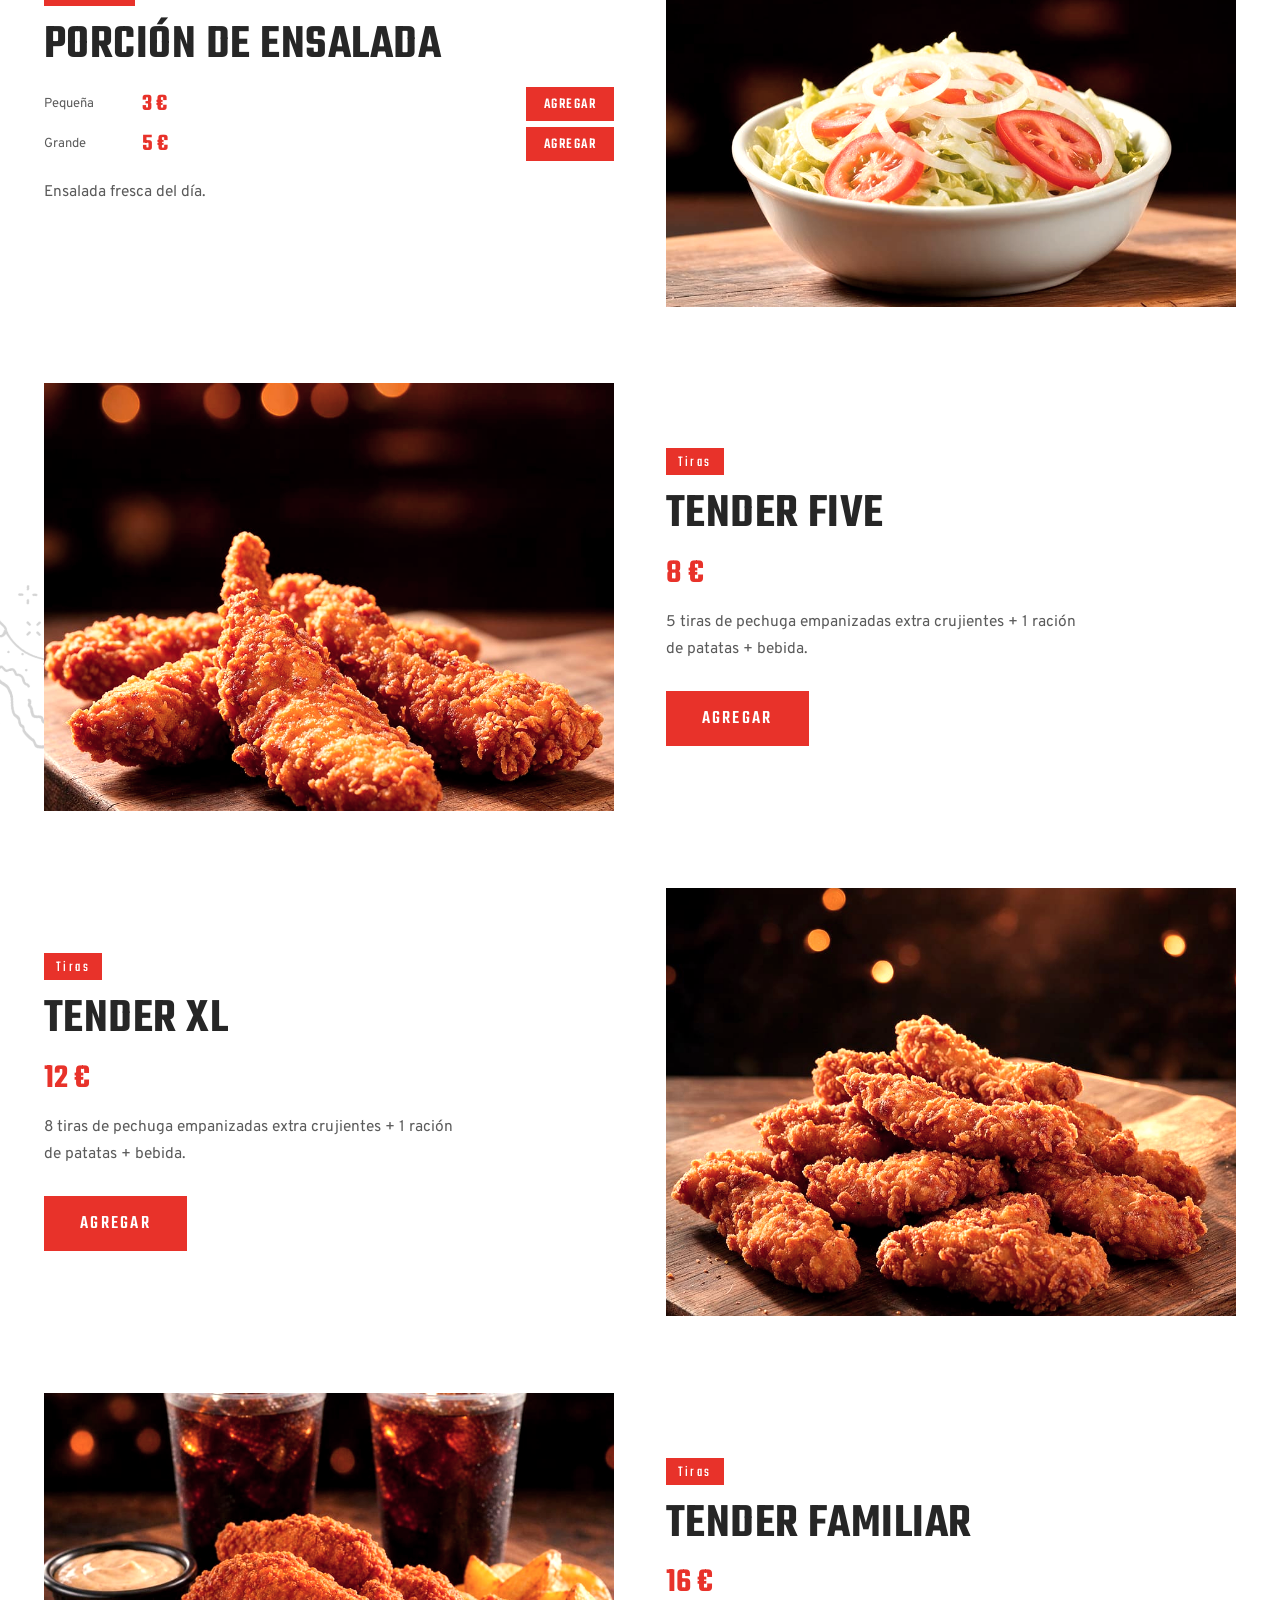
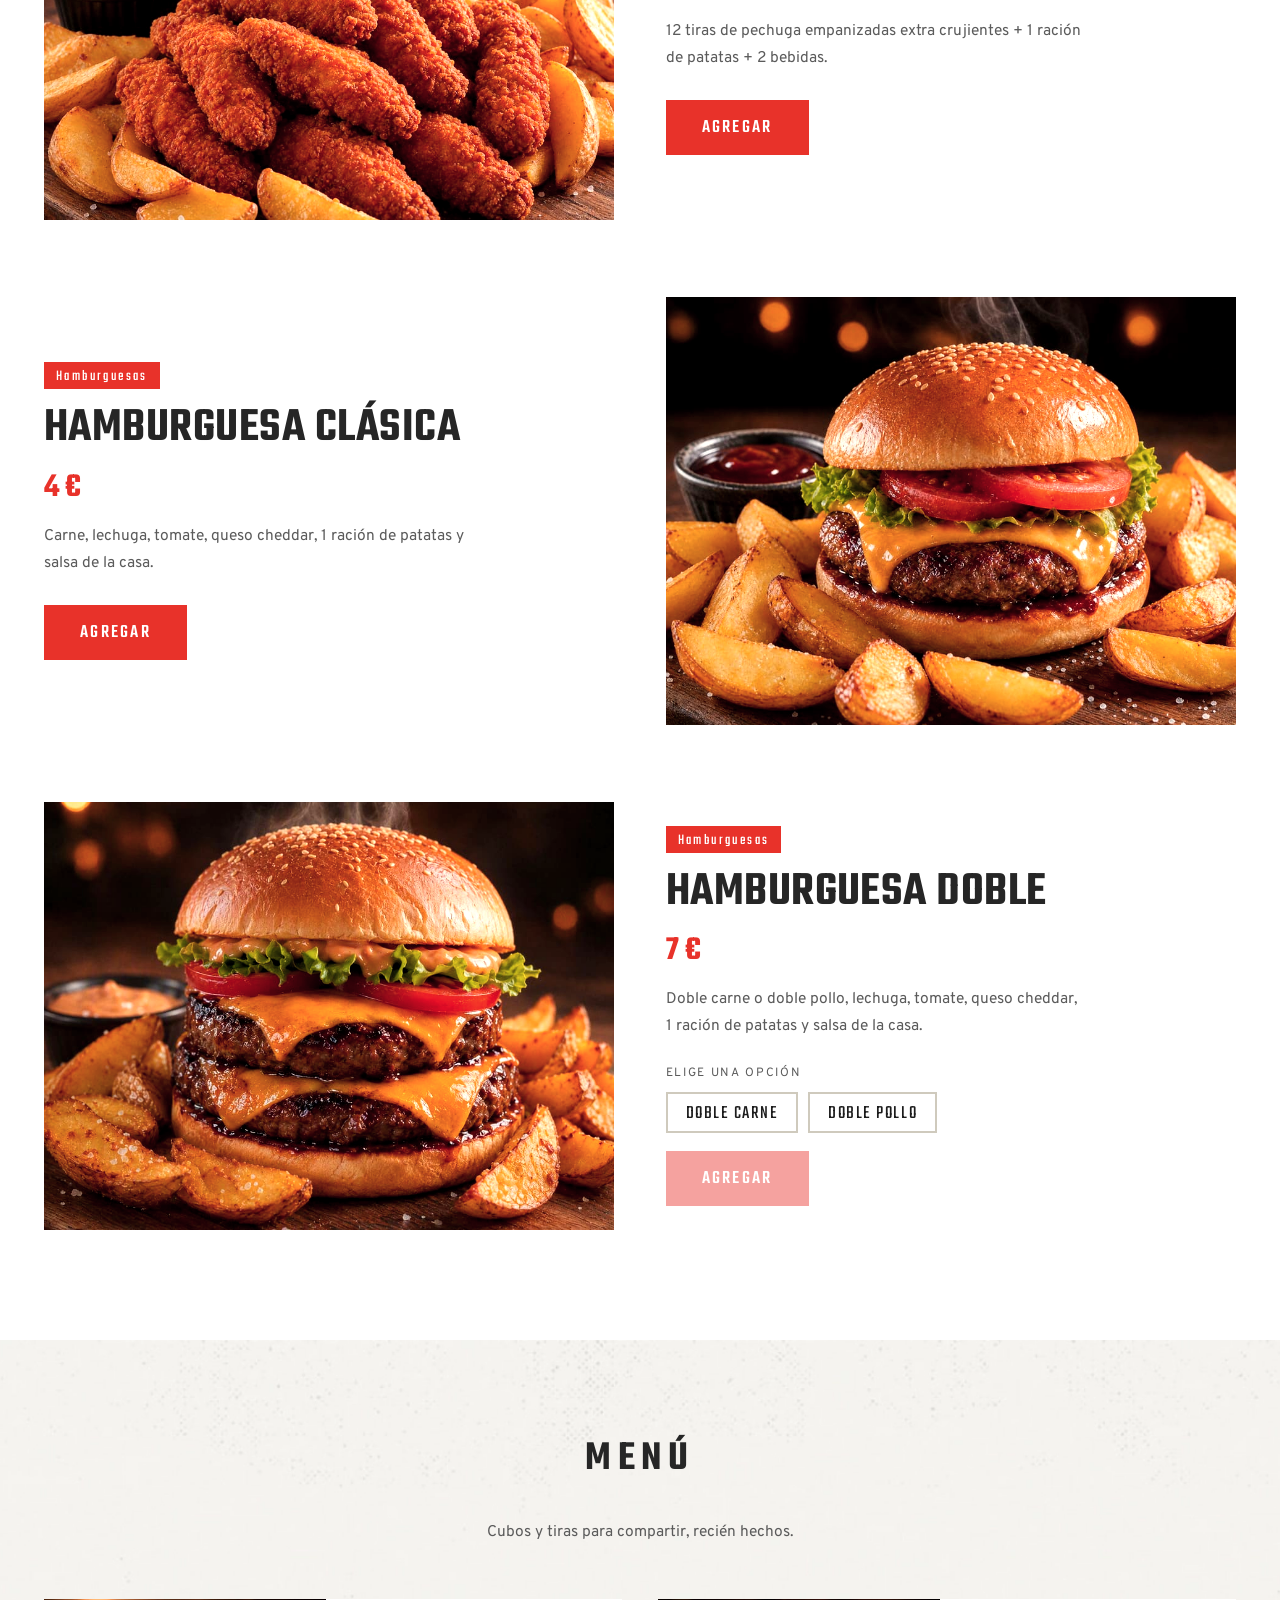
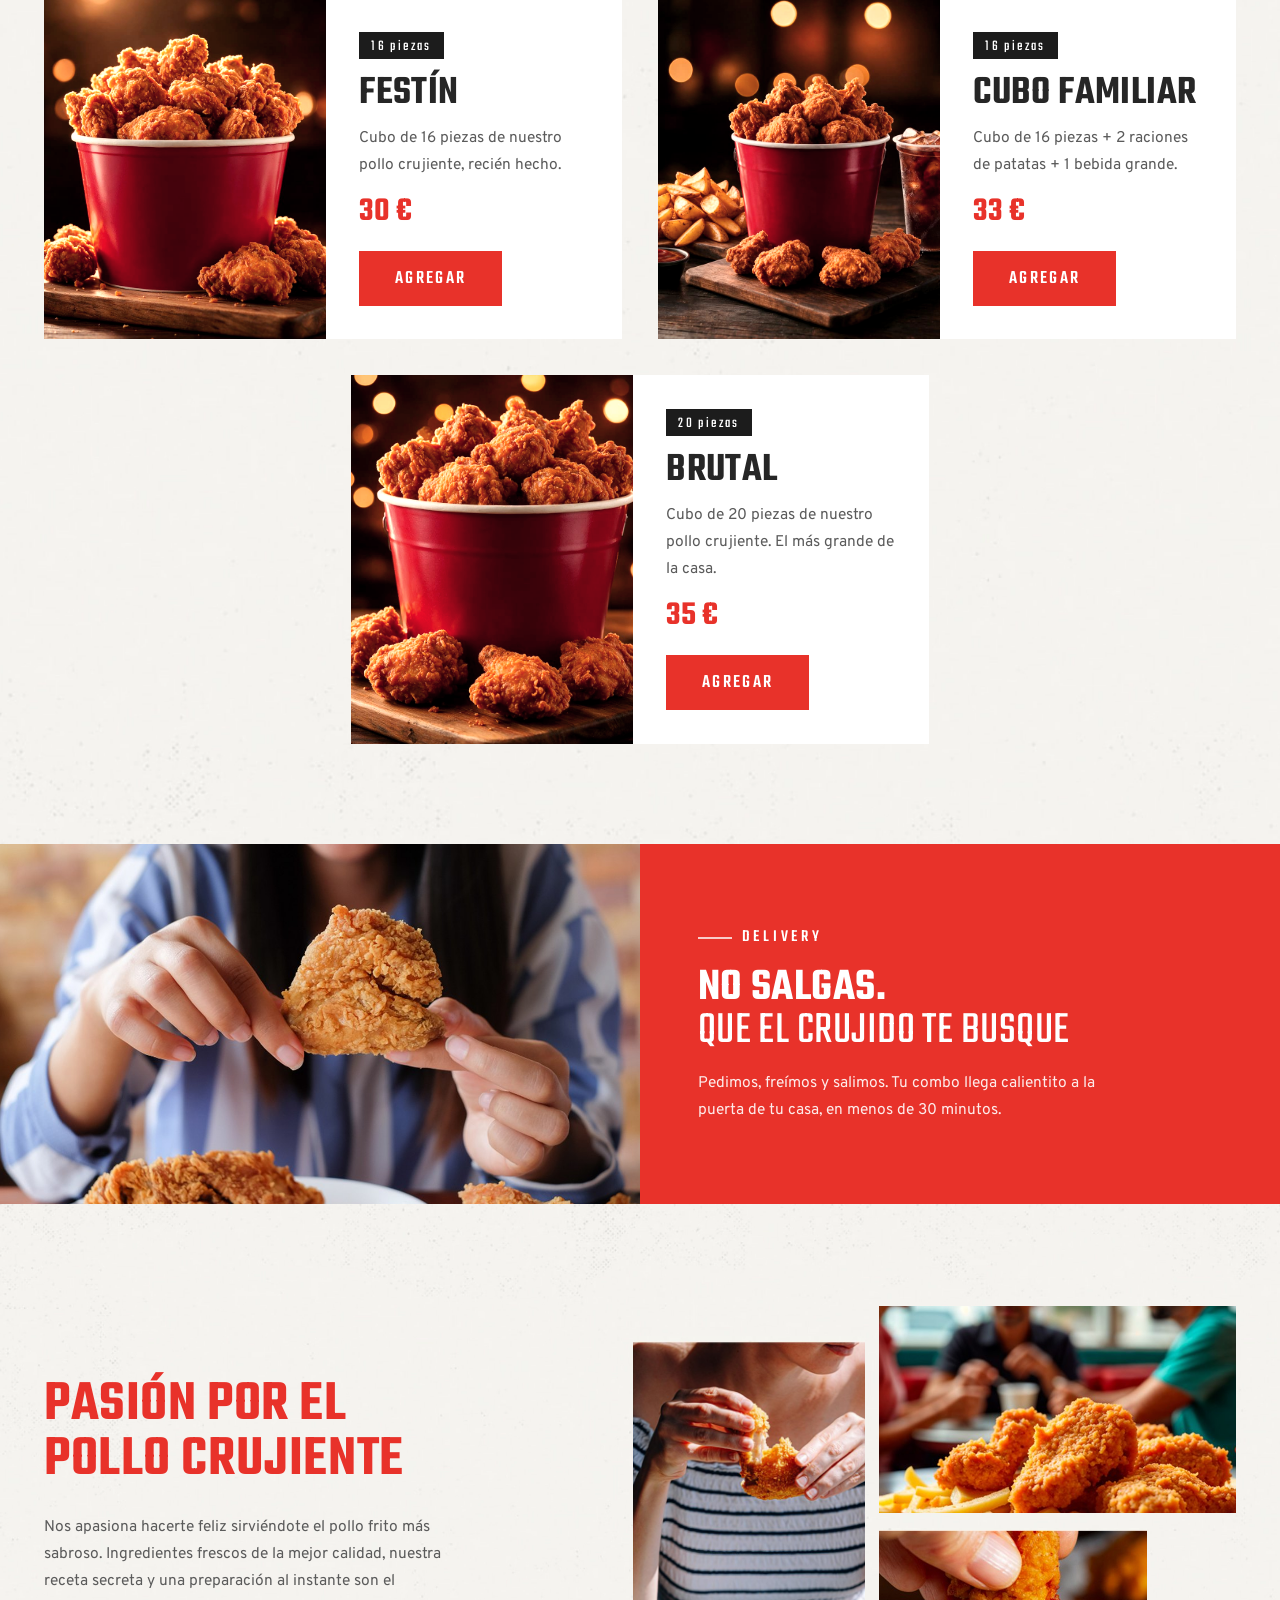
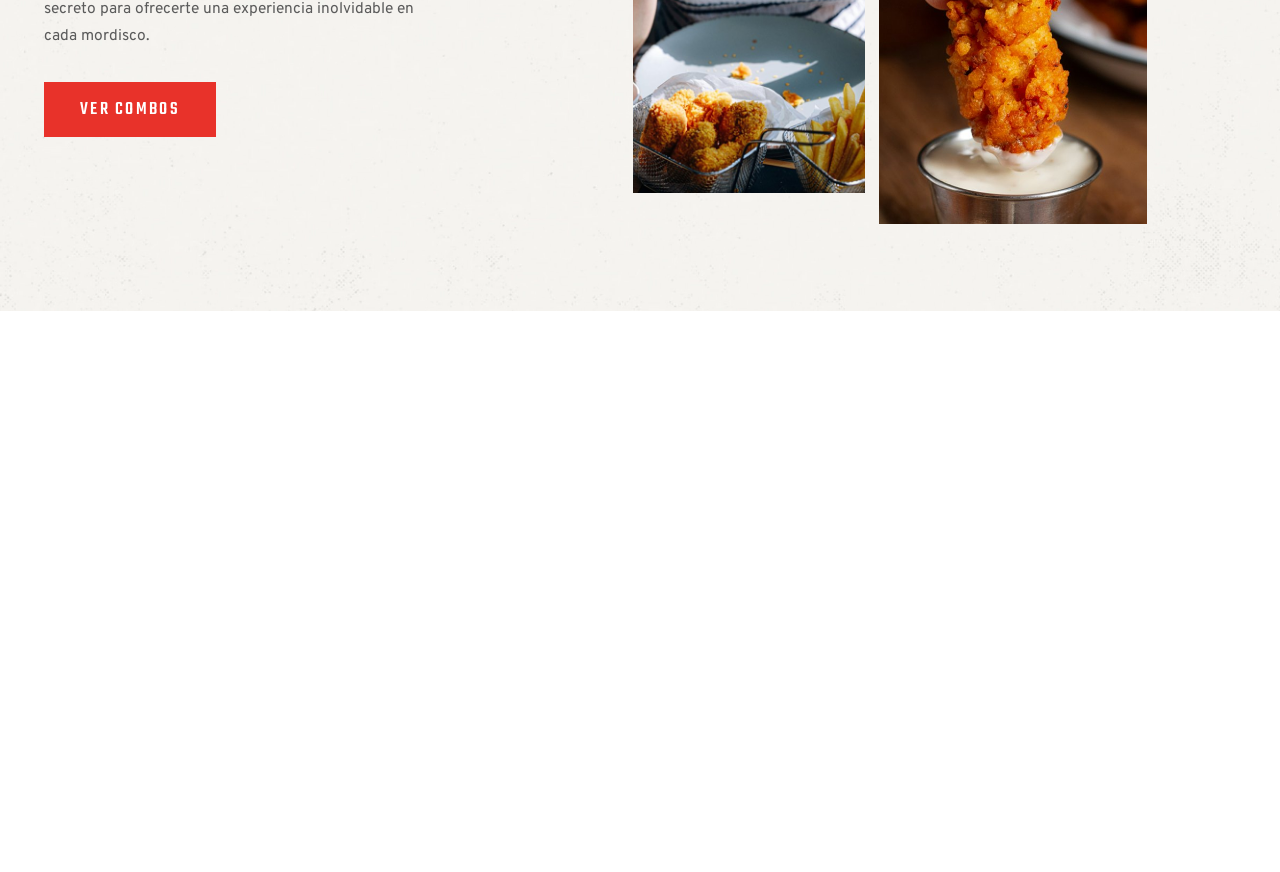
==== commit a1a7c36d: "Fotos nuevas: Tender Familiar, Combo Kids, Hamburguesas y Cubo Familiar Co-Authored-By: Claude Sonne" ====
--- a/home.html
+++ b/home.html
@@ -130,14 +130,14 @@
 
       <article class="cubo reveal">
         <figure class="cubo-photo">
-          <img src="assets/img/menu/menu-03-cubo-familiar.png?v=20261029" alt="Cubo Familiar con dieciséis piezas de pollo crujiente, patatas y bebida grande" loading="lazy">
+          <img src="assets/img/menu/menu-03-cubo-familiar.jpg?v=20261029" alt="Cubo Familiar con dieciséis piezas de pollo crujiente, patatas y bebida grande" loading="lazy">
         </figure>
         <div class="cubo-body">
           <span class="tag">16 piezas</span>
           <h3>Cubo Familiar</h3>
           <p>Cubo de 16 piezas + 2 raciones de patatas + 1 bebida grande.</p>
           <p class="cubo-price">33 €</p>
-          <button type="button" class="btn btn-red" data-add data-id="menu-cubo-familiar" data-name="Cubo Familiar" data-variant="" data-price="3300" data-img="assets/img/menu/menu-03-cubo-familiar.png">Agregar</button>
+          <button type="button" class="btn btn-red" data-add data-id="menu-cubo-familiar" data-name="Cubo Familiar" data-variant="" data-price="3300" data-img="assets/img/menu/menu-03-cubo-familiar.jpg">Agregar</button>
         </div>
       </article>
 
